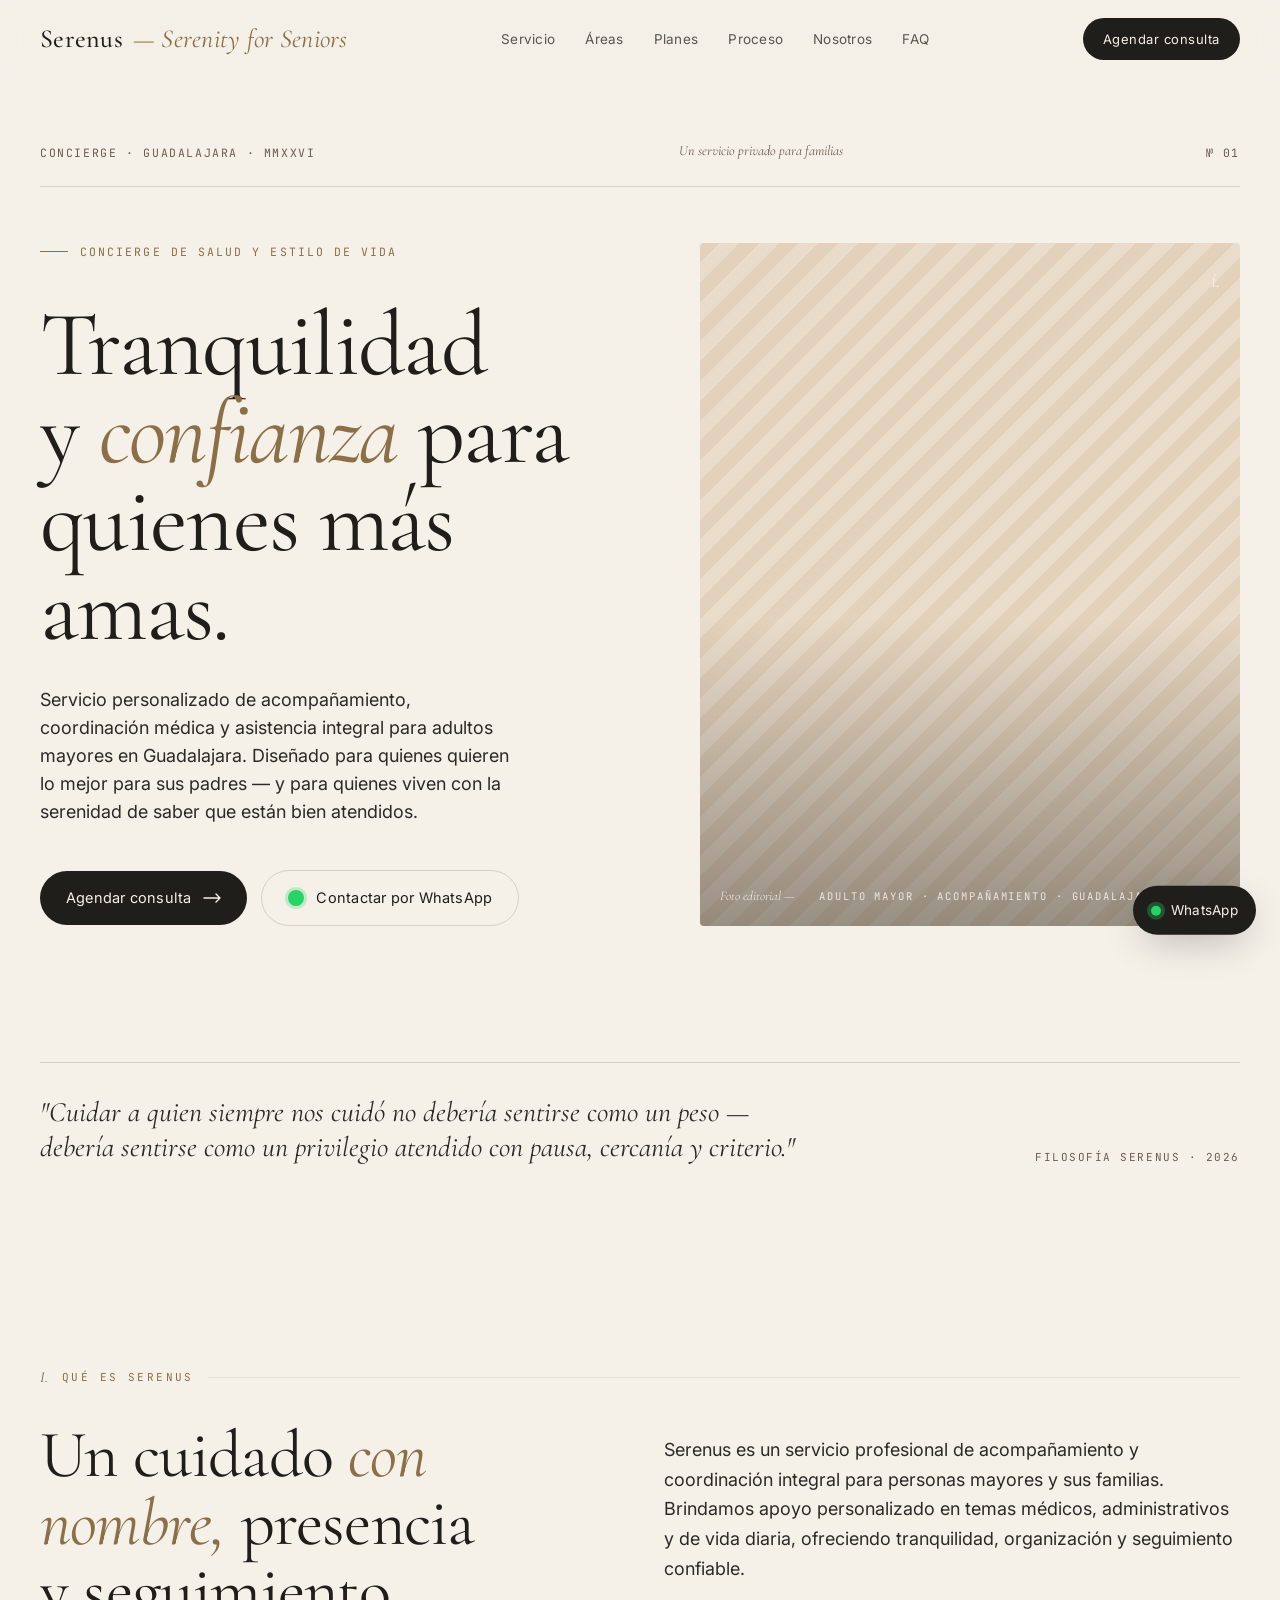
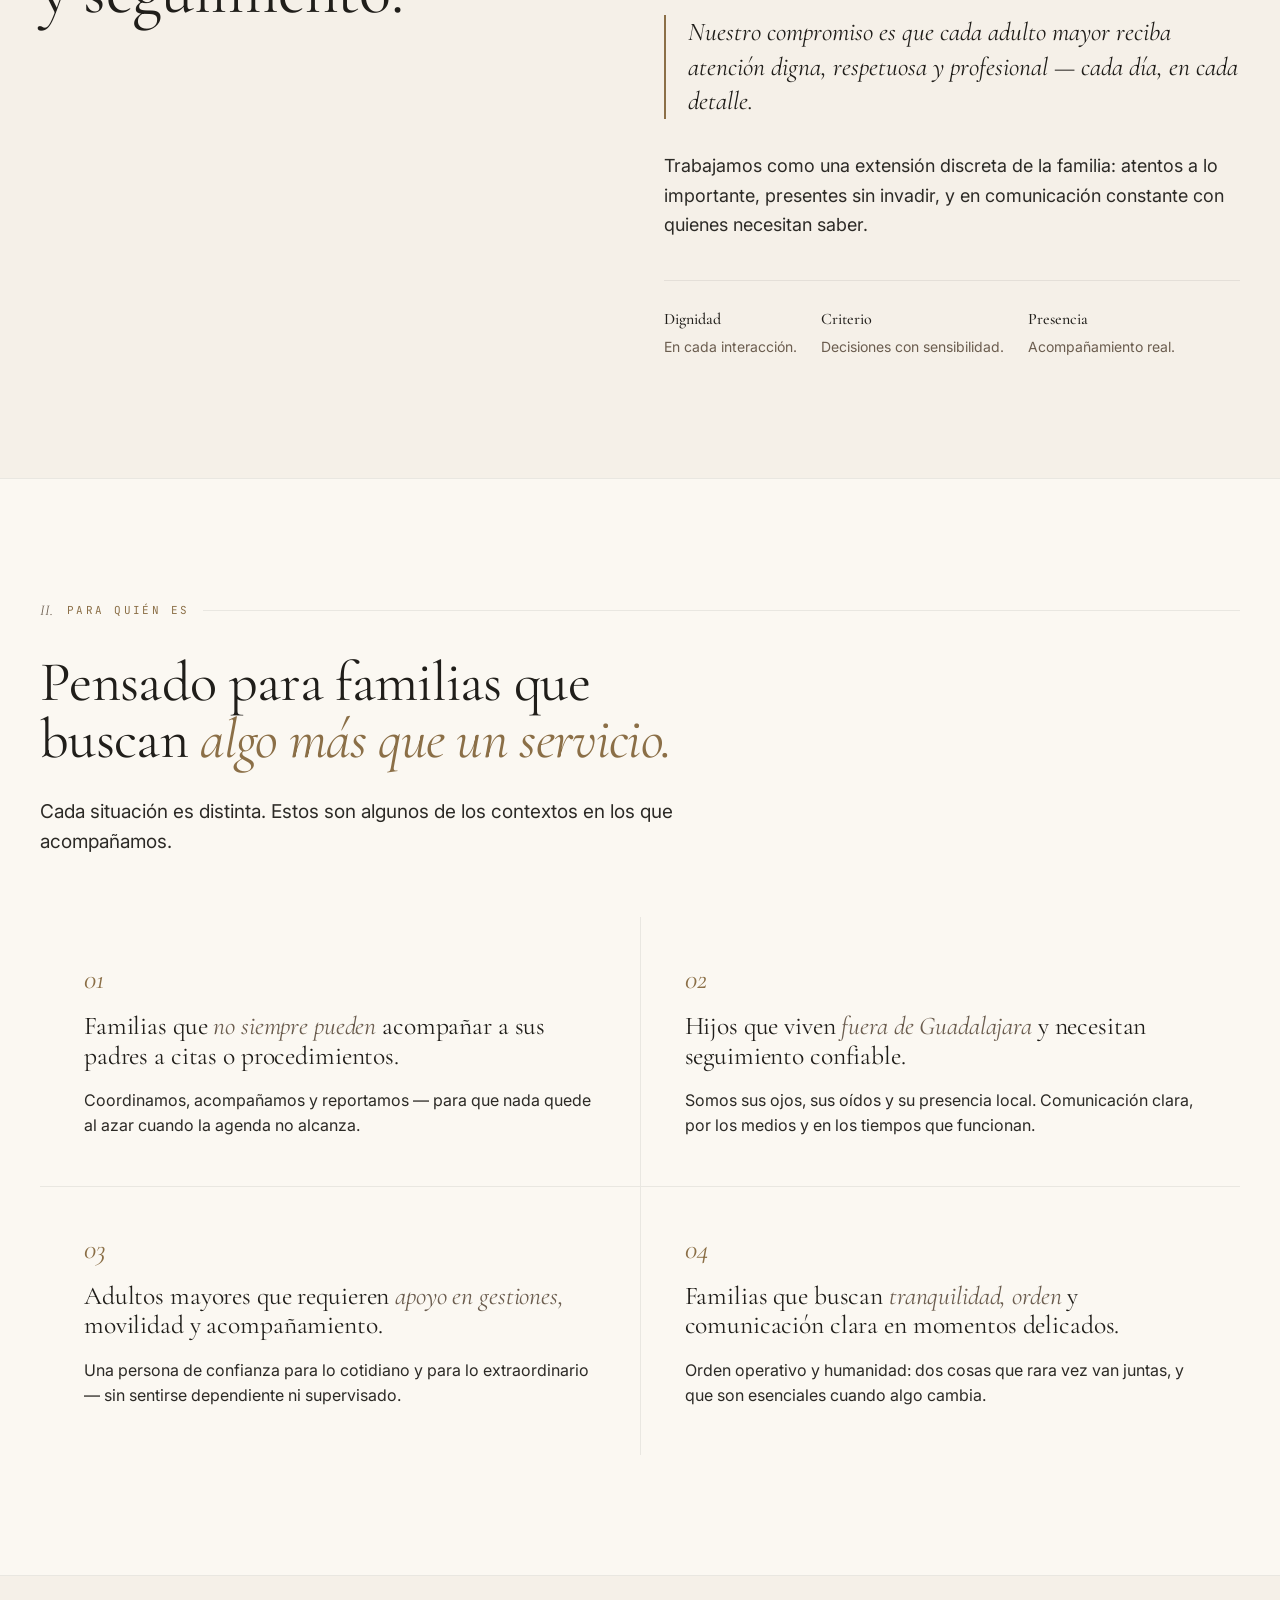
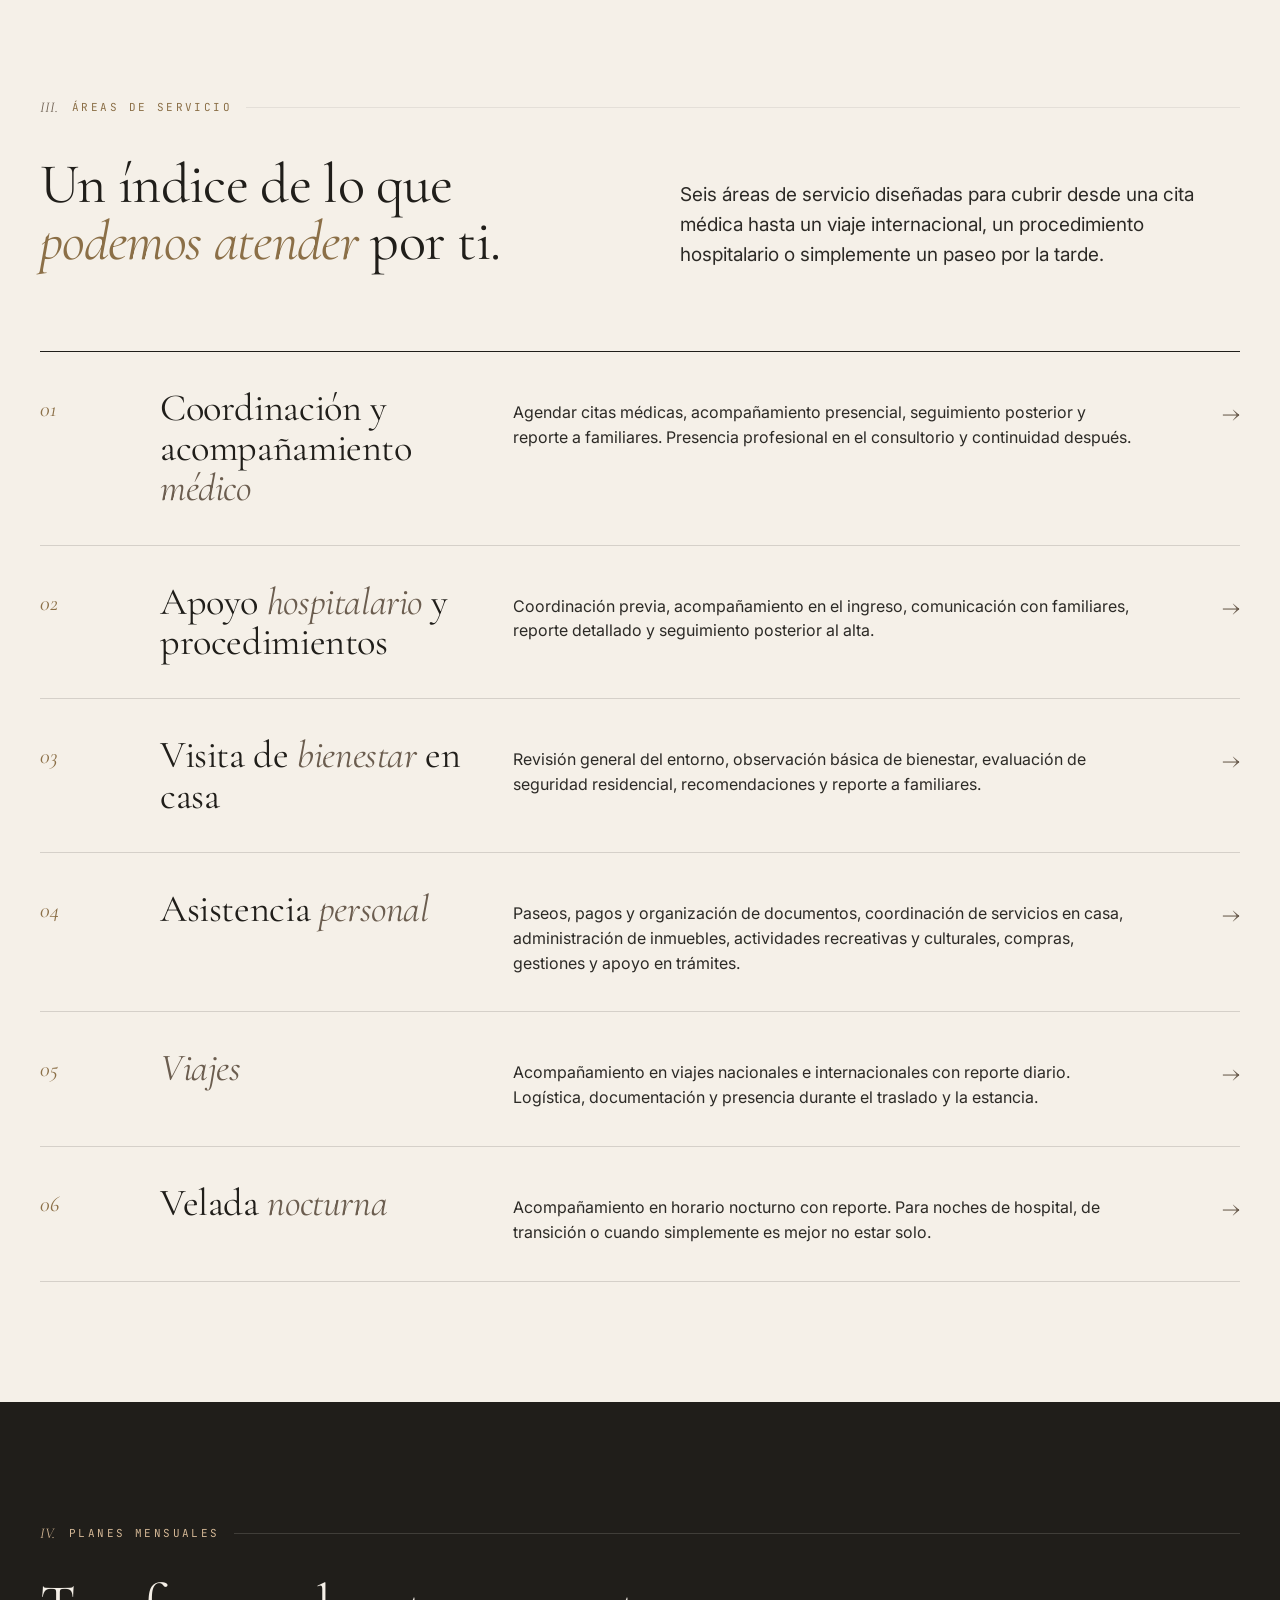
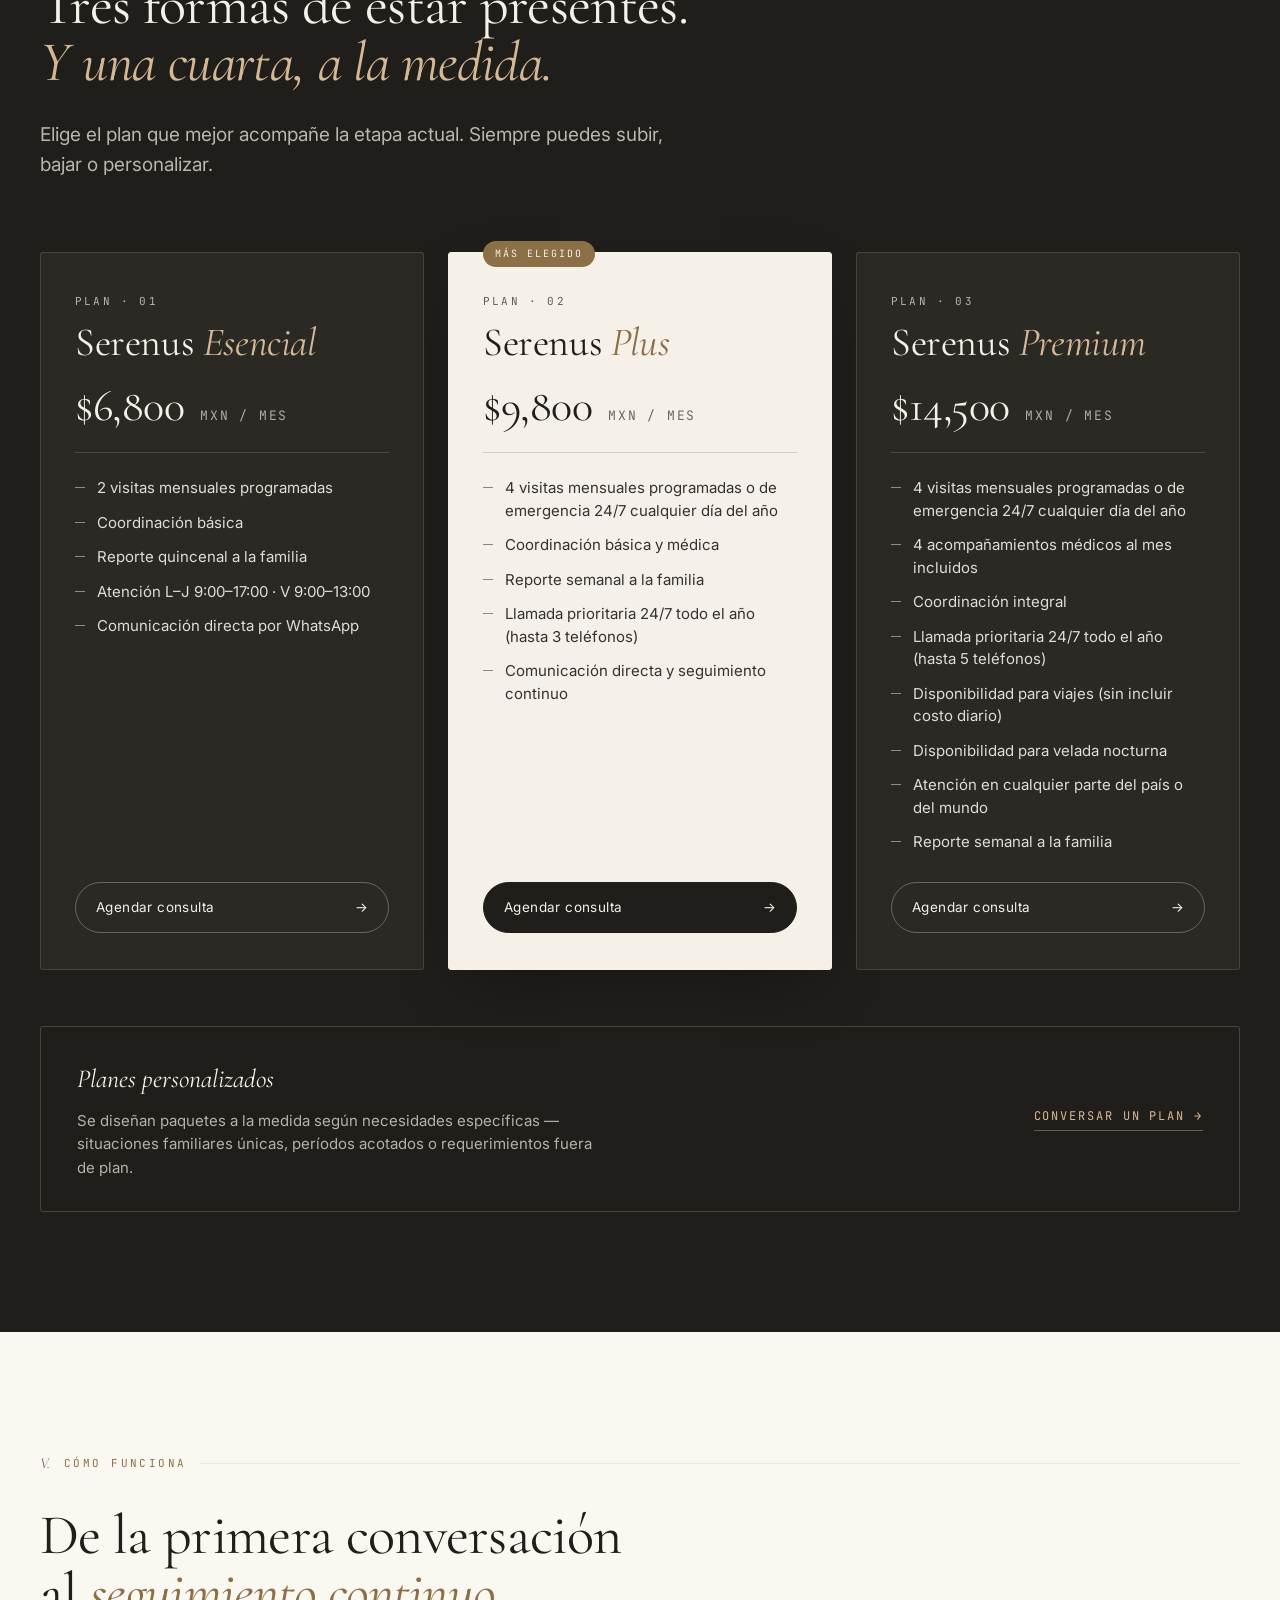
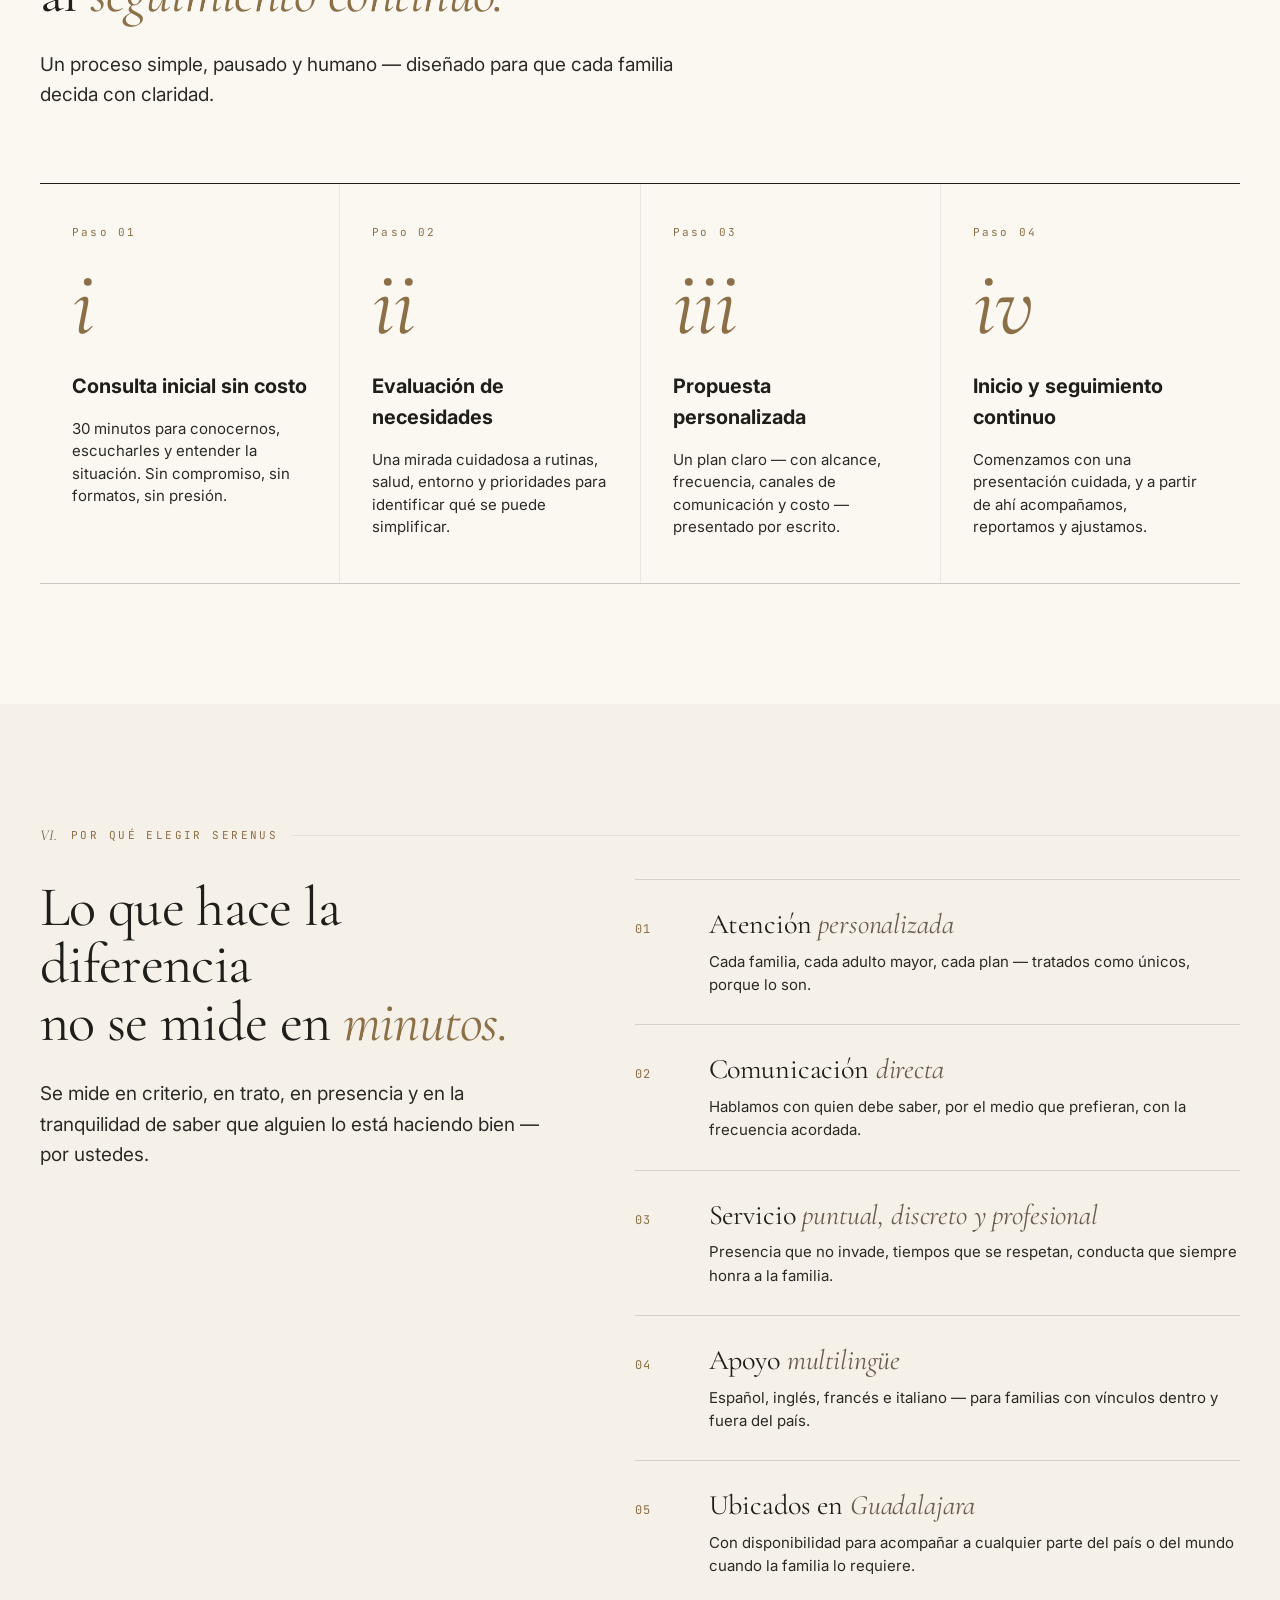
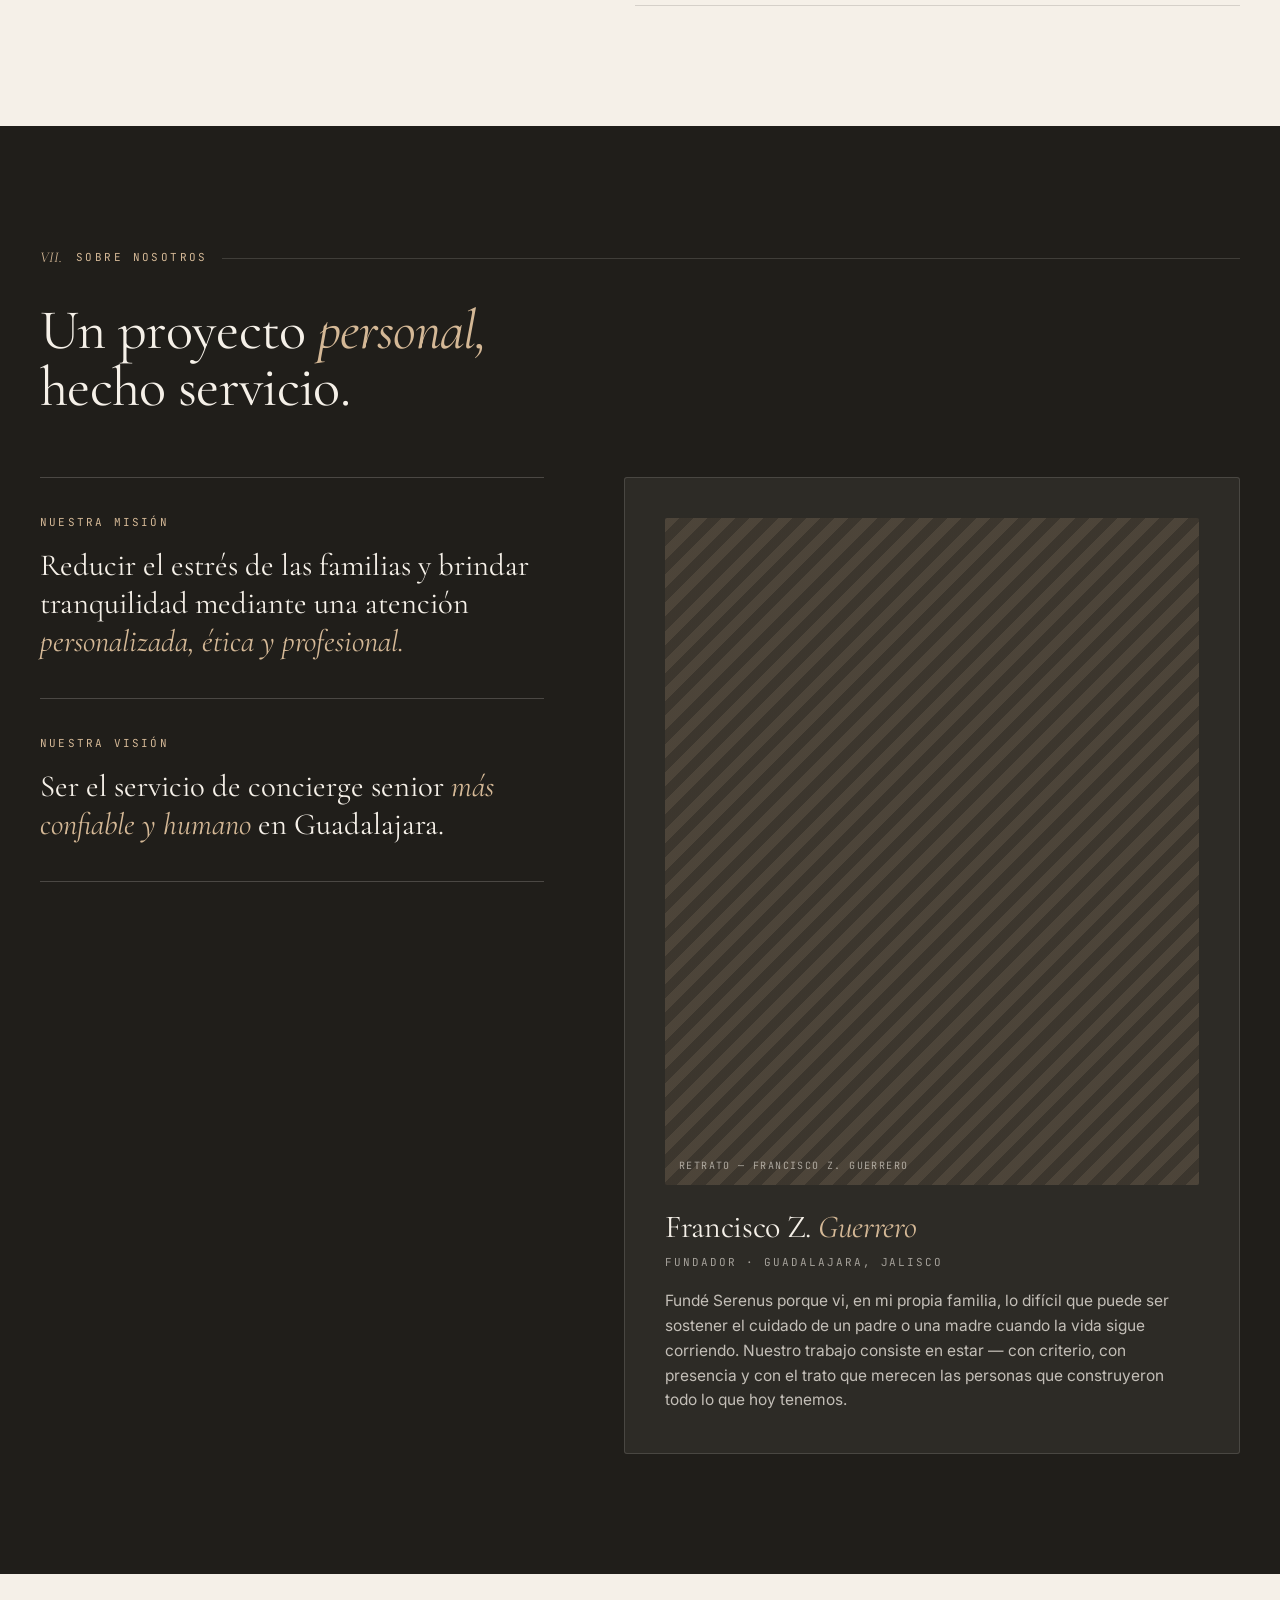
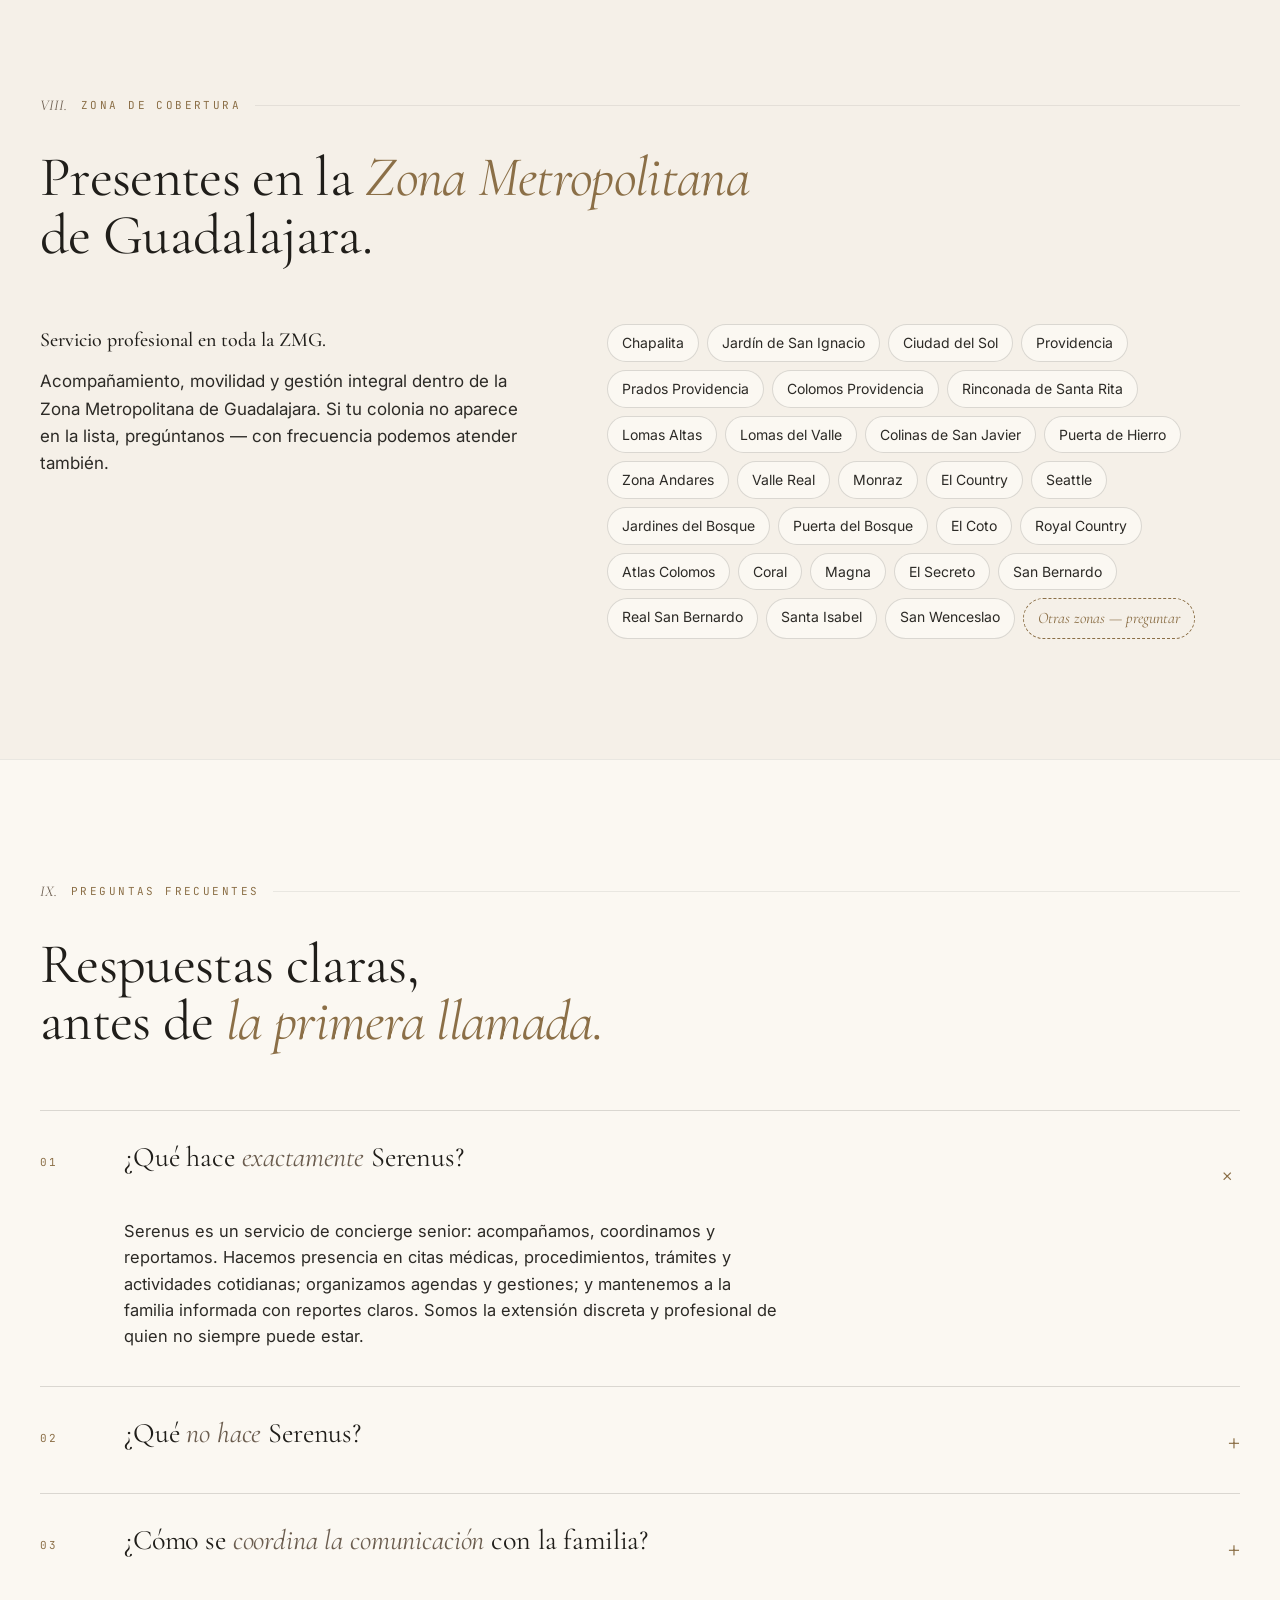
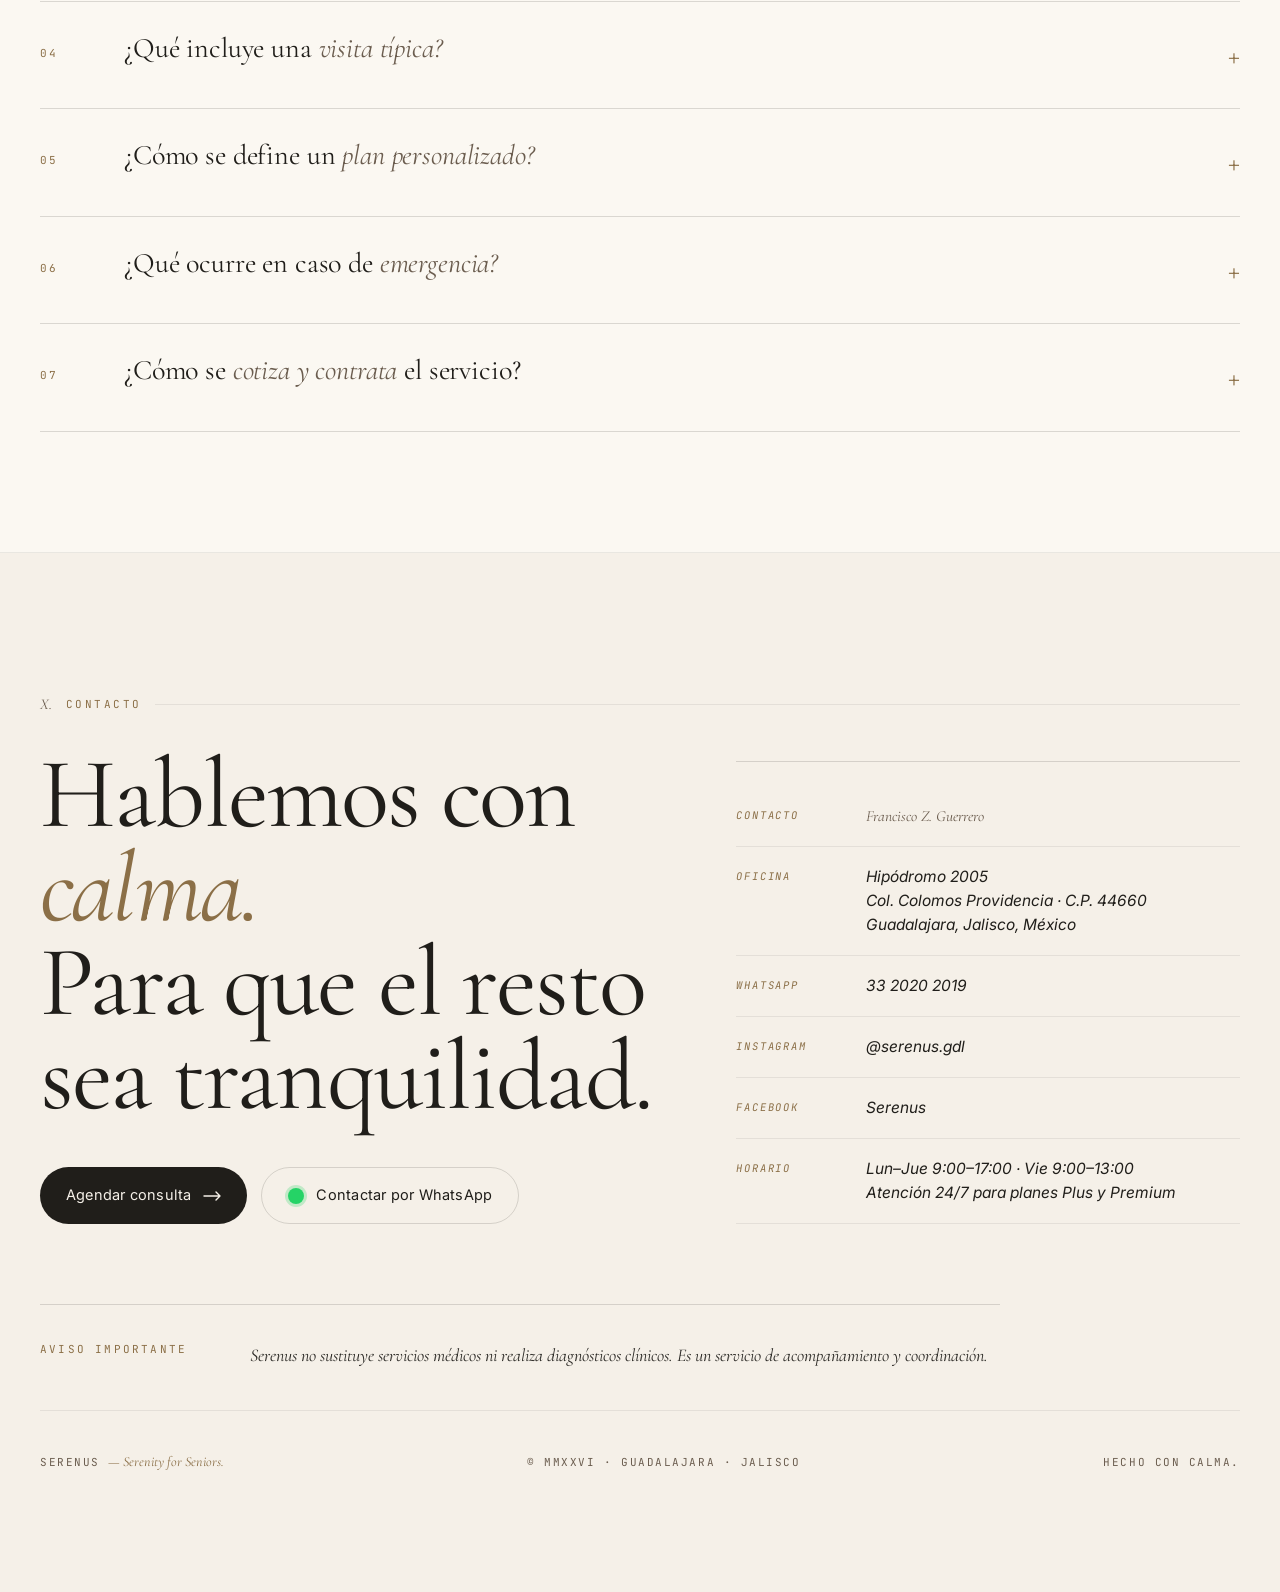
==== index.html @ 344762e9 "Add index.html (original implementation before rename)" ====
<!doctype html>
<html lang="es">
<head>
<meta charset="utf-8" />
<meta name="viewport" content="width=device-width, initial-scale=1" />
<title>Serenus — Serenity for Seniors · Guadalajara</title>
<meta name="description" content="Servicio personalizado de acompañamiento, coordinación médica y asistencia integral para adultos mayores en Guadalajara. Concierge senior profesional para familias." />
<meta property="og:title" content="Serenus — Serenity for Seniors" />
<meta property="og:description" content="Acompañamiento, coordinación médica y asistencia integral para adultos mayores en Guadalajara. Un servicio privado para familias." />
<meta property="og:type" content="website" />
<meta name="theme-color" content="#F5F0E8" />
<link rel="preconnect" href="https://fonts.googleapis.com">
<link rel="preconnect" href="https://fonts.gstatic.com" crossorigin>
<link rel="stylesheet" href="https://fonts.googleapis.com/css2?family=Cormorant+Garamond:ital,wght@0,300;0,400;0,500;0,600;0,700;1,300;1,400;1,500;1,600&family=Inter:wght@300;400;500;600&family=JetBrains+Mono:wght@400;500&display=swap">
<style>
  :root {
    --cream: #F5F0E8;
    --cream-2: #EFE7D9;
    --paper: #FBF8F2;
    --ink: #201E1A;
    --ink-soft: #2C2A26;
    --taupe: #8B6F47;
    --taupe-deep: #6B5D4F;
    --sand: #D4B896;
    --sand-soft: #E6D6BE;
    --line: color-mix(in oklab, var(--ink) 15%, transparent);
    --line-soft: color-mix(in oklab, var(--ink) 8%, transparent);
    --serif: "Cormorant Garamond", "Times New Roman", serif;
    --sans: "Inter", system-ui, sans-serif;
    --mono: "JetBrains Mono", ui-monospace, monospace;
  }
  *, *::before, *::after { box-sizing: border-box; margin: 0; padding: 0; }
  html { scroll-behavior: smooth; }
  body {
    font-family: var(--sans);
    background: var(--cream);
    color: var(--ink);
    font-size: 17px;
    line-height: 1.55;
    font-weight: 400;
    -webkit-font-smoothing: antialiased;
    text-rendering: optimizeLegibility;
  }
  a { color: inherit; text-decoration: none; }
  button { font: inherit; cursor: pointer; background: none; border: none; color: inherit; }
  img { max-width: 100%; display: block; }

  /* ========== Layout ========== */
  .wrap { max-width: 1360px; margin: 0 auto; padding: 0 40px; }
  @media (max-width: 720px) { .wrap { padding: 0 22px; } }

  /* ========== NAV ========== */
  nav.top {
    position: fixed; top: 0; left: 0; right: 0; z-index: 50;
    backdrop-filter: blur(14px);
    -webkit-backdrop-filter: blur(14px);
    background: color-mix(in oklab, var(--cream) 82%, transparent);
    border-bottom: 1px solid transparent;
    transition: border-color .4s ease, background .4s ease;
  }
  nav.top.scrolled { border-bottom-color: var(--line-soft); }
  nav.top .inner {
    display: flex; align-items: center; justify-content: space-between;
    padding: 18px 40px;
    max-width: 1360px; margin: 0 auto;
  }
  .brand {
    font-family: var(--serif); font-size: 26px; letter-spacing: .01em;
    font-weight: 500;
    display: flex; align-items: baseline; gap: 10px;
  }
  .brand em { font-style: italic; font-weight: 400; color: var(--taupe); }
  .nav-links { display: flex; gap: 30px; font-size: 13.5px; letter-spacing: .02em; color: var(--ink-soft); }
  .nav-links a { opacity: .78; transition: opacity .2s; }
  .nav-links a:hover { opacity: 1; }
  .nav-cta {
    font-size: 13px; letter-spacing: .04em;
    padding: 11px 20px;
    border-radius: 999px;
    background: var(--ink);
    color: var(--cream);
    transition: background .25s;
  }
  .nav-cta:hover { background: var(--taupe); }
  @media (max-width: 900px) {
    .nav-links { display: none; }
    nav.top .inner { padding: 16px 22px; }
  }

  /* ========== HERO ========== */
  .hero {
    padding: 140px 0 80px;
    position: relative;
  }
  .hero-top {
    display: flex; justify-content: space-between; align-items: flex-end;
    border-bottom: 1px solid var(--line);
    padding-bottom: 24px; margin-bottom: 56px;
    font-family: var(--mono); font-size: 11.5px; letter-spacing: .14em; text-transform: uppercase;
    color: var(--taupe-deep);
  }
  .hero-top .issue em { font-family: var(--serif); text-transform: none; letter-spacing: 0; font-style: italic; font-size: 14px; }
  .hero-grid {
    display: grid;
    grid-template-columns: 1.05fr .95fr;
    gap: 64px;
    align-items: stretch;
  }
  @media (max-width: 980px) { .hero-grid { grid-template-columns: 1fr; gap: 40px; } }

  .hero-text .kicker {
    font-family: var(--mono); font-size: 11.5px; letter-spacing: .18em; text-transform: uppercase;
    color: var(--taupe); margin-bottom: 40px;
    display: flex; align-items: center; gap: 12px;
  }
  .hero-text .kicker::before {
    content: ""; width: 28px; height: 1px; background: var(--taupe);
  }
  .hero-headline {
    font-family: var(--serif);
    font-weight: 400;
    font-size: clamp(52px, 7.2vw, 108px);
    line-height: .96;
    letter-spacing: -0.018em;
    color: var(--ink);
    margin-bottom: 32px;
  }
  .hero-headline em {
    font-style: italic;
    font-weight: 400;
    color: var(--taupe);
  }
  .hero-sub {
    font-size: 18px;
    line-height: 1.55;
    color: var(--ink-soft);
    max-width: 480px;
    margin-bottom: 44px;
  }
  .hero-ctas { display: flex; gap: 14px; flex-wrap: wrap; align-items: center; }
  .btn {
    display: inline-flex; align-items: center; gap: 12px;
    padding: 16px 26px; border-radius: 999px;
    font-size: 14.5px; letter-spacing: .015em;
    transition: all .28s cubic-bezier(.2,.7,.2,1);
    white-space: nowrap;
    min-height: 52px;
  }
  .btn-primary { background: var(--ink); color: var(--cream); }
  .btn-primary:hover { background: var(--taupe); transform: translateY(-1px); }
  .btn-ghost {
    background: transparent; color: var(--ink);
    border: 1px solid var(--line);
  }
  .btn-ghost:hover { border-color: var(--ink); background: var(--paper); }
  .btn .arrow { width: 18px; height: 10px; transition: transform .3s; }
  .btn:hover .arrow { transform: translateX(4px); }
  .btn .wa {
    width: 16px; height: 16px; border-radius: 50%; background: #25D366; display: inline-block;
    box-shadow: 0 0 0 3px color-mix(in oklab, #25D366 25%, transparent);
    flex-shrink: 0;
  }

  /* Hero imagery placeholder */
  .hero-media {
    position: relative;
    min-height: 560px;
    border-radius: 4px;
    overflow: hidden;
    background:
      repeating-linear-gradient(135deg,
        color-mix(in oklab, var(--sand) 55%, var(--cream)) 0 14px,
        color-mix(in oklab, var(--sand) 35%, var(--cream)) 14px 28px);
  }
  .hero-media::after {
    content: "";
    position: absolute; inset: 0;
    background: linear-gradient(180deg, transparent 55%, color-mix(in oklab, var(--ink) 40%, transparent));
  }
  .hero-media .tag {
    position: absolute; left: 20px; bottom: 20px;
    font-family: var(--mono); font-size: 10.5px; letter-spacing: .18em; text-transform: uppercase;
    color: var(--cream); z-index: 2; opacity: .9;
  }
  .hero-media .tag em { font-family: var(--serif); font-style: italic; text-transform: none; letter-spacing: 0; font-size: 13px; }
  .hero-media .corner {
    position: absolute; top: 20px; right: 20px; z-index: 2;
    font-family: var(--serif); font-style: italic; color: var(--cream);
    font-size: 22px;
  }
  .hero-quote {
    grid-column: 1 / -1;
    border-top: 1px solid var(--line);
    margin-top: 72px; padding-top: 32px;
    display: grid; grid-template-columns: 1fr auto; gap: 40px; align-items: end;
  }
  .hero-quote p {
    font-family: var(--serif); font-size: clamp(22px, 2.2vw, 32px);
    font-style: italic; font-weight: 400; line-height: 1.25;
    color: var(--ink-soft);
    max-width: 780px;
  }
  .hero-quote .sig {
    font-family: var(--mono); font-size: 11px; letter-spacing: .14em; text-transform: uppercase;
    color: var(--taupe-deep); text-align: right; white-space: nowrap;
  }

  /* ========== Section scaffolding ========== */
  section { padding: 120px 0; position: relative; }
  @media (max-width: 720px) { section { padding: 80px 0; } }
  .section-label {
    font-family: var(--mono); font-size: 11px; letter-spacing: .22em; text-transform: uppercase;
    color: var(--taupe); margin-bottom: 32px;
    display: flex; align-items: center; gap: 14px;
  }
  .section-label .num {
    font-family: var(--serif); font-style: italic; font-size: 15px; letter-spacing: 0;
    color: var(--taupe-deep);
  }
  .section-label::after { content: ""; flex: 1; height: 1px; background: var(--line-soft); }
  .h2 {
    font-family: var(--serif); font-weight: 400;
    font-size: clamp(36px, 4.4vw, 64px);
    line-height: 1.02; letter-spacing: -.012em;
    max-width: 900px;
    color: var(--ink);
  }
  .h2 em { font-style: italic; color: var(--taupe); }
  .lede {
    font-size: 19px; line-height: 1.6; color: var(--ink-soft);
    max-width: 640px;
    margin-top: 28px;
  }

  /* ========== QUÉ ES ========== */
  .que-es {
    display: grid; grid-template-columns: 1fr 1.1fr; gap: 100px;
    align-items: start;
  }
  @media (max-width: 980px) { .que-es { grid-template-columns: 1fr; gap: 56px; } }
  .que-es .left .h2 { font-size: clamp(40px, 5.2vw, 76px); }
  .que-es .right { padding-top: 14px; }
  .que-es .right p {
    font-size: 18px; line-height: 1.65; color: var(--ink-soft);
    margin-bottom: 22px;
  }
  .que-es .right p.pull {
    font-family: var(--serif); font-size: clamp(22px, 2vw, 28px); font-style: italic;
    font-weight: 400; line-height: 1.35; color: var(--ink);
    border-left: 2px solid var(--taupe);
    padding-left: 22px; margin: 32px 0;
  }
  .promise {
    margin-top: 40px; padding-top: 26px; border-top: 1px solid var(--line-soft);
    display: flex; gap: 24px; flex-wrap: wrap;
  }
  .promise div { font-size: 14px; color: var(--taupe-deep); }
  .promise strong { font-family: var(--serif); font-weight: 500; color: var(--ink); font-size: 16px; display: block; margin-bottom: 4px; }

  /* ========== PARA QUIÉN ========== */
  .para-quien {
    background: var(--paper);
    border-top: 1px solid var(--line-soft);
    border-bottom: 1px solid var(--line-soft);
  }
  .quien-grid {
    display: grid; grid-template-columns: repeat(2, 1fr); gap: 1px;
    background: var(--line-soft);
    margin-top: 60px;
  }
  @media (max-width: 720px) { .quien-grid { grid-template-columns: 1fr; } }
  .quien-card {
    background: var(--paper); padding: 48px 44px;
    display: flex; flex-direction: column; gap: 18px;
    min-height: 260px;
    transition: background .3s;
  }
  .quien-card:hover { background: var(--cream-2); }
  .quien-card .num {
    font-family: var(--serif); font-style: italic; font-size: 28px; color: var(--taupe);
    line-height: 1;
  }
  .quien-card h3 {
    font-family: var(--serif); font-weight: 400;
    font-size: clamp(24px, 2vw, 32px); line-height: 1.15;
    color: var(--ink);
    letter-spacing: -.005em;
  }
  .quien-card h3 em { font-style: italic; color: var(--taupe-deep); }
  .quien-card p { color: var(--ink-soft); font-size: 16px; line-height: 1.55; }

  /* ========== SERVICIOS (index style) ========== */
  .servicios .intro {
    display: grid; grid-template-columns: 1fr 1fr; gap: 80px; align-items: end;
    margin-bottom: 80px;
  }
  @media (max-width: 900px) { .servicios .intro { grid-template-columns: 1fr; gap: 28px; } }
  .index { border-top: 1px solid var(--ink); }
  .idx-row {
    display: grid; grid-template-columns: 80px 1fr 2fr 60px;
    gap: 40px; padding: 36px 0;
    border-bottom: 1px solid var(--line);
    align-items: start;
    cursor: pointer;
    transition: padding .3s, background .3s;
    position: relative;
  }
  @media (max-width: 900px) {
    .idx-row { grid-template-columns: 50px 1fr 40px; gap: 20px; }
    .idx-row .detail { grid-column: 2 / 3; }
  }
  .idx-row:hover { padding-left: 12px; }
  .idx-row .num {
    font-family: var(--serif); font-style: italic; font-size: 22px; color: var(--taupe); line-height: 1;
    padding-top: 10px;
  }
  .idx-row .title {
    font-family: var(--serif); font-weight: 400;
    font-size: clamp(28px, 3vw, 44px); line-height: 1.05;
    color: var(--ink); letter-spacing: -.01em;
  }
  .idx-row .title em { font-style: italic; color: var(--taupe-deep); }
  .idx-row .detail {
    font-size: 16px; color: var(--ink-soft); line-height: 1.55;
    padding-top: 12px;
  }
  @media (max-width: 900px) { .idx-row .detail { font-size: 15px; } }
  .idx-row .chev {
    font-family: var(--serif); font-size: 28px; color: var(--taupe-deep);
    transition: transform .3s;
    padding-top: 4px; text-align: right;
    font-style: italic;
  }
  .idx-row:hover .chev { transform: translateX(6px); }

  /* ========== PLANES ========== */
  .planes { background: var(--ink); color: var(--cream); }
  .planes .section-label { color: var(--sand); }
  .planes .section-label .num { color: var(--sand); }
  .planes .section-label::after { background: color-mix(in oklab, var(--cream) 15%, transparent); }
  .planes .h2 { color: var(--cream); }
  .planes .h2 em { color: var(--sand); }
  .planes .lede { color: color-mix(in oklab, var(--cream) 72%, transparent); }

  .plan-grid {
    display: grid; grid-template-columns: repeat(3, 1fr); gap: 24px;
    margin-top: 72px;
    align-items: stretch;
  }
  @media (max-width: 980px) { .plan-grid { grid-template-columns: 1fr; gap: 16px; } }
  .plan {
    background: color-mix(in oklab, var(--cream) 5%, transparent);
    border: 1px solid color-mix(in oklab, var(--cream) 14%, transparent);
    border-radius: 3px;
    padding: 40px 34px 36px;
    display: flex; flex-direction: column;
    transition: transform .4s cubic-bezier(.2,.7,.2,1), background .3s, border-color .3s;
    position: relative;
  }
  .plan:hover {
    background: color-mix(in oklab, var(--cream) 8%, transparent);
    border-color: color-mix(in oklab, var(--cream) 26%, transparent);
  }
  .plan.featured {
    background: var(--cream);
    color: var(--ink);
    border-color: var(--cream);
    transform: translateY(-12px);
    box-shadow: 0 24px 60px -20px rgba(0,0,0,.35);
  }
  @media (max-width: 980px) { .plan.featured { transform: none; } }
  .plan.featured:hover { background: var(--cream); transform: translateY(-14px); }
  @media (max-width: 980px) { .plan.featured:hover { transform: none; } }
  .plan .ribbon {
    position: absolute; top: -12px; left: 34px;
    font-family: var(--mono); font-size: 10px; letter-spacing: .2em; text-transform: uppercase;
    background: var(--taupe); color: var(--cream);
    padding: 5px 12px; border-radius: 999px;
  }
  .plan .head { border-bottom: 1px solid color-mix(in oklab, currentColor 15%, transparent); padding-bottom: 24px; margin-bottom: 24px; }
  .plan .tier { font-family: var(--mono); font-size: 11px; letter-spacing: .2em; text-transform: uppercase; opacity: .7; margin-bottom: 12px; }
  .plan .name {
    font-family: var(--serif); font-weight: 400; font-size: 40px; line-height: 1;
    letter-spacing: -.01em;
  }
  .plan .name em { font-style: italic; color: var(--sand); }
  .plan.featured .name em { color: var(--taupe); }
  .plan .price {
    font-family: var(--serif); font-size: 44px; line-height: 1; margin-top: 22px;
    letter-spacing: -.01em;
  }
  .plan .price .m { font-family: var(--mono); font-size: 13px; letter-spacing: .14em; text-transform: uppercase; opacity: .65; margin-left: 6px; }
  .plan ul { list-style: none; display: flex; flex-direction: column; gap: 12px; flex: 1; }
  .plan li {
    font-size: 15px; line-height: 1.5;
    padding-left: 22px; position: relative;
    opacity: .9;
  }
  .plan li::before {
    content: ""; position: absolute; left: 0; top: 10px; width: 10px; height: 1px; background: currentColor; opacity: .55;
  }
  .plan .cta {
    margin-top: 28px;
    display: inline-flex; align-items: center; justify-content: space-between;
    padding: 14px 20px; border-radius: 999px;
    border: 1px solid color-mix(in oklab, currentColor 30%, transparent);
    font-size: 13.5px; letter-spacing: .03em;
    transition: all .25s;
  }
  .plan .cta:hover { background: currentColor; color: var(--ink); }
  .plan.featured .cta { background: var(--ink); color: var(--cream); border-color: var(--ink); }
  .plan.featured .cta:hover { background: var(--taupe); border-color: var(--taupe); }

  .plan-footer {
    margin-top: 56px; padding: 32px 36px;
    border: 1px solid color-mix(in oklab, var(--cream) 18%, transparent);
    border-radius: 3px;
    display: flex; justify-content: space-between; align-items: center; gap: 30px; flex-wrap: wrap;
  }
  .plan-footer .t { font-family: var(--serif); font-size: 26px; font-style: italic; color: var(--cream); }
  .plan-footer .s { font-size: 15px; color: color-mix(in oklab, var(--cream) 70%, transparent); max-width: 520px; }
  .plan-footer .link {
    font-family: var(--mono); font-size: 12px; letter-spacing: .16em; text-transform: uppercase; color: var(--sand);
    border-bottom: 1px solid color-mix(in oklab, var(--sand) 40%, transparent); padding-bottom: 4px;
  }

  /* ========== CÓMO FUNCIONA ========== */
  .como { background: var(--paper); }
  .steps {
    margin-top: 72px;
    display: grid; grid-template-columns: repeat(4, 1fr); gap: 1px;
    background: var(--line-soft);
    border-top: 1px solid var(--ink);
    border-bottom: 1px solid var(--line);
  }
  @media (max-width: 900px) { .steps { grid-template-columns: repeat(2, 1fr); } }
  @media (max-width: 560px) { .steps { grid-template-columns: 1fr; } }
  .step {
    background: var(--paper);
    padding: 40px 32px 44px;
    display: flex; flex-direction: column; gap: 16px;
    min-height: 260px;
    transition: background .3s;
  }
  .step:hover { background: var(--cream); }
  .step .n { font-family: var(--mono); font-size: 11px; letter-spacing: .2em; color: var(--taupe); }
  .step .big {
    font-family: var(--serif); font-style: italic; font-weight: 400;
    font-size: 92px; line-height: .85; color: var(--taupe);
    letter-spacing: -.02em;
    margin-top: 8px; margin-bottom: 12px;
  }
  .step h4 { font-family: var(--serif); font-size: 24px; font-weight: 500; line-height: 1.15; color: var(--ink); letter-spacing: -.005em; }
  .step p { color: var(--ink-soft); font-size: 15px; line-height: 1.5; }

  /* ========== POR QUÉ ========== */
  .porque {
    display: grid; grid-template-columns: 1fr 1.2fr; gap: 90px;
  }
  @media (max-width: 980px) { .porque { grid-template-columns: 1fr; gap: 40px; } }
  .reasons { display: flex; flex-direction: column; }
  .reason {
    padding: 28px 0;
    border-top: 1px solid var(--line);
    display: grid; grid-template-columns: 50px 1fr; gap: 24px; align-items: baseline;
  }
  .reason:last-child { border-bottom: 1px solid var(--line); }
  .reason .n { font-family: var(--mono); font-size: 12px; color: var(--taupe); letter-spacing: .15em; }
  .reason .t {
    font-family: var(--serif); font-size: clamp(22px, 2.2vw, 30px); font-weight: 400; line-height: 1.2;
    letter-spacing: -.005em;
  }
  .reason .t em { font-style: italic; color: var(--taupe-deep); }
  .reason .d { grid-column: 2; font-size: 15px; color: var(--ink-soft); margin-top: 8px; max-width: 540px; }

  /* ========== SOBRE ========== */
  .sobre { background: var(--ink); color: var(--cream); }
  .sobre .section-label { color: var(--sand); }
  .sobre .section-label .num { color: var(--sand); }
  .sobre .section-label::after { background: color-mix(in oklab, var(--cream) 15%, transparent); }
  .sobre .h2 { color: var(--cream); }
  .sobre .h2 em { color: var(--sand); }
  .sobre-grid {
    display: grid; grid-template-columns: .9fr 1.1fr; gap: 80px;
    margin-top: 60px;
  }
  @media (max-width: 980px) { .sobre-grid { grid-template-columns: 1fr; gap: 40px; } }
  .mision-card {
    padding: 36px 0;
    border-top: 1px solid color-mix(in oklab, var(--cream) 20%, transparent);
  }
  .mision-card:last-child { border-bottom: 1px solid color-mix(in oklab, var(--cream) 20%, transparent); }
  .mision-card .k {
    font-family: var(--mono); font-size: 11px; letter-spacing: .2em; text-transform: uppercase; color: var(--sand);
    margin-bottom: 16px;
  }
  .mision-card p {
    font-family: var(--serif); font-size: clamp(24px, 2.4vw, 34px); line-height: 1.25;
    font-weight: 400; color: var(--cream);
  }
  .mision-card p em { font-style: italic; color: var(--sand); }

  .founder {
    background: color-mix(in oklab, var(--cream) 6%, transparent);
    padding: 40px; border-radius: 3px;
    border: 1px solid color-mix(in oklab, var(--cream) 14%, transparent);
  }
  .founder .portrait {
    aspect-ratio: 4/5; border-radius: 2px;
    background:
      repeating-linear-gradient(135deg,
        color-mix(in oklab, var(--sand) 28%, var(--ink)) 0 10px,
        color-mix(in oklab, var(--sand) 18%, var(--ink)) 10px 20px);
    margin-bottom: 24px; position: relative; overflow: hidden;
  }
  .founder .portrait::after {
    content: "Retrato — Francisco Z. Guerrero";
    position: absolute; left: 14px; bottom: 12px;
    font-family: var(--mono); font-size: 10px; letter-spacing: .14em;
    color: color-mix(in oklab, var(--cream) 60%, transparent); text-transform: uppercase;
  }
  .founder .name {
    font-family: var(--serif); font-size: 32px; font-weight: 400; letter-spacing: -.01em;
    line-height: 1.1;
  }
  .founder .name em { font-style: italic; color: var(--sand); }
  .founder .role {
    font-family: var(--mono); font-size: 11px; letter-spacing: .18em; text-transform: uppercase;
    color: color-mix(in oklab, var(--cream) 60%, transparent);
    margin-top: 10px;
  }
  .founder .bio {
    font-size: 15.5px; line-height: 1.6; margin-top: 18px;
    color: color-mix(in oklab, var(--cream) 75%, transparent);
  }

  /* ========== COBERTURA ========== */
  .cobertura .grid {
    display: grid; grid-template-columns: 1fr 1.3fr; gap: 80px; align-items: start;
    margin-top: 60px;
  }
  @media (max-width: 980px) { .cobertura .grid { grid-template-columns: 1fr; gap: 40px; } }
  .cobertura .intro-t { font-size: 17px; line-height: 1.6; color: var(--ink-soft); }
  .cobertura .intro-t strong { font-family: var(--serif); font-weight: 500; color: var(--ink); font-size: 20px; display: block; margin-bottom: 12px; }
  .zones { display: flex; flex-wrap: wrap; gap: 8px; }
  .zones .z {
    font-size: 14px; padding: 7px 14px; border-radius: 999px;
    border: 1px solid var(--line);
    color: var(--ink-soft);
    transition: all .25s;
    background: var(--paper);
  }
  .zones .z:hover { background: var(--ink); color: var(--cream); border-color: var(--ink); }
  .zones .more {
    font-style: italic; font-family: var(--serif); font-size: 16px; color: var(--taupe);
    padding: 7px 14px; border: 1px dashed var(--taupe); background: transparent;
  }

  /* ========== FAQ ========== */
  .faq { background: var(--paper); border-top: 1px solid var(--line-soft); border-bottom: 1px solid var(--line-soft); }
  .faq-list { margin-top: 60px; border-top: 1px solid var(--line); }
  .faq-item { border-bottom: 1px solid var(--line); }
  .faq-q {
    width: 100%; text-align: left;
    display: grid; grid-template-columns: 60px 1fr 40px; gap: 24px; align-items: baseline;
    padding: 30px 0;
    transition: padding .3s;
  }
  .faq-q:hover { padding-left: 8px; }
  .faq-q .n { font-family: var(--mono); font-size: 11px; color: var(--taupe); letter-spacing: .2em; }
  .faq-q .q {
    font-family: var(--serif); font-size: clamp(22px, 2.2vw, 30px); font-weight: 400; line-height: 1.2;
    letter-spacing: -.005em; color: var(--ink);
  }
  .faq-q .q em { font-style: italic; color: var(--taupe-deep); }
  .faq-q .pm {
    font-family: var(--serif); font-style: italic; font-size: 30px; color: var(--taupe); text-align: right;
    transition: transform .35s cubic-bezier(.2,.7,.2,1);
    align-self: center;
  }
  .faq-item.open .faq-q .pm { transform: rotate(45deg); }
  .faq-a {
    display: grid; grid-template-rows: 0fr;
    transition: grid-template-rows .4s cubic-bezier(.2,.7,.2,1);
  }
  .faq-a > div { overflow: hidden; }
  .faq-item.open .faq-a { grid-template-rows: 1fr; }
  .faq-a p {
    padding: 0 80px 36px 84px;
    font-size: 16.5px; line-height: 1.6; color: var(--ink-soft);
    max-width: 820px;
  }
  @media (max-width: 720px) {
    .faq-q { grid-template-columns: 40px 1fr 30px; gap: 16px; }
    .faq-a p { padding: 0 0 28px 56px; }
  }

  /* ========== CONTACTO ========== */
  .contacto {
    padding: 140px 0 80px;
    position: relative;
  }
  .contacto-grid {
    display: grid; grid-template-columns: 1.1fr .9fr; gap: 80px;
    align-items: end;
  }
  @media (max-width: 980px) { .contacto-grid { grid-template-columns: 1fr; gap: 40px; } }
  .closer .h-big {
    font-family: var(--serif); font-weight: 400;
    font-size: clamp(56px, 7.8vw, 124px);
    line-height: .94; letter-spacing: -.018em;
  }
  .closer .h-big em { font-style: italic; color: var(--taupe); }
  .closer .ctas { display: flex; gap: 14px; margin-top: 44px; flex-wrap: wrap; }
  .contact-info {
    padding-top: 24px;
    border-top: 1px solid var(--line);
  }
  .contact-info .row {
    display: grid; grid-template-columns: 110px 1fr; gap: 20px;
    padding: 18px 0; border-bottom: 1px solid var(--line-soft);
    font-size: 15.5px;
  }
  .contact-info .row .k {
    font-family: var(--mono); font-size: 10.5px; letter-spacing: .18em; text-transform: uppercase; color: var(--taupe); padding-top: 3px;
  }
  .contact-info .row .v { color: var(--ink); line-height: 1.55; }
  .contact-info .row .v em { font-family: var(--serif); font-style: italic; color: var(--taupe-deep); }
  .contact-info .row a:hover { color: var(--taupe); }

  .aviso {
    margin-top: 80px; padding-top: 36px;
    border-top: 1px solid var(--line);
    display: grid; grid-template-columns: 180px 1fr; gap: 30px;
    max-width: 960px;
  }
  @media (max-width: 720px) { .aviso { grid-template-columns: 1fr; gap: 10px; } }
  .aviso .k { font-family: var(--mono); font-size: 11px; letter-spacing: .2em; text-transform: uppercase; color: var(--taupe); }
  .aviso .v { font-size: 18px; line-height: 1.6; color: var(--ink-soft); font-style: italic; font-family: var(--serif); }

  footer.foot {
    padding: 40px 0;
    border-top: 1px solid var(--line-soft);
    margin-top: 40px;
    display: flex; justify-content: space-between; align-items: baseline;
    flex-wrap: wrap; gap: 20px;
    font-family: var(--mono); font-size: 11px; letter-spacing: .14em; text-transform: uppercase;
    color: var(--taupe-deep);
  }
  footer.foot em { font-family: var(--serif); font-style: italic; text-transform: none; letter-spacing: 0; font-size: 14px; color: var(--taupe); }

  /* ========== Sticky WhatsApp ========== */
  .sticky-wa {
    position: fixed; bottom: 24px; right: 24px; z-index: 40;
    background: var(--ink); color: var(--cream);
    padding: 14px 18px; border-radius: 999px;
    font-size: 13.5px; letter-spacing: .02em;
    display: flex; align-items: center; gap: 10px;
    box-shadow: 0 12px 40px -10px rgba(0,0,0,.3);
    transition: transform .3s, background .3s;
    transform: translateY(120%);
  }
  .sticky-wa.show { transform: translateY(0); }
  .sticky-wa:hover { background: var(--taupe); }
  .sticky-wa .wa-dot {
    width: 10px; height: 10px; border-radius: 50%; background: #25D366;
    box-shadow: 0 0 0 4px color-mix(in oklab, #25D366 30%, transparent);
    animation: pulse 2s ease-in-out infinite;
    flex-shrink: 0;
  }
  @keyframes pulse { 0%, 100% { opacity: 1; } 50% { opacity: .6; } }

  /* ========== Reveal animations ========== */
  .reveal { opacity: 0; transform: translateY(24px); transition: opacity 1s cubic-bezier(.2,.7,.2,1), transform 1s cubic-bezier(.2,.7,.2,1); }
  .reveal.in { opacity: 1; transform: none; }
  .reveal.d1 { transition-delay: .08s; }
  .reveal.d2 { transition-delay: .16s; }
  .reveal.d3 { transition-delay: .24s; }
  .reveal.d4 { transition-delay: .32s; }

  /* Larger hit targets on mobile */
  @media (max-width: 720px) {
    .btn { min-height: 56px; padding: 16px 22px; }
    body { font-size: 17px; }
    .hero { padding: 120px 0 60px; }
  }

  /* Reduced motion */
  @media (prefers-reduced-motion: reduce) {
    .reveal { opacity: 1; transform: none; transition: none; }
    .sticky-wa { transition: background .3s; }
    .wa-dot { animation: none; }
  }

  ::selection { background: var(--taupe); color: var(--cream); }
</style>
</head>
<body>

<!-- ============ NAV ============ -->
<nav class="top" id="topnav" aria-label="Navegación principal">
  <div class="inner">
    <a href="#top" class="brand" aria-label="Serenus — inicio">
      Serenus <em>— Serenity for Seniors</em>
    </a>
    <div class="nav-links" role="navigation">
      <a href="#que-es">Servicio</a>
      <a href="#servicios">Áreas</a>
      <a href="#planes">Planes</a>
      <a href="#como">Proceso</a>
      <a href="#sobre">Nosotros</a>
      <a href="#faq">FAQ</a>
    </div>
    <a href="#contacto" class="nav-cta">Agendar consulta</a>
  </div>
</nav>

<!-- ============ HERO ============ -->
<header id="top" class="hero">
  <div class="wrap">
    <div class="hero-top" aria-hidden="true">
      <span class="issue">Concierge · Guadalajara · MMXXVI</span>
      <span class="issue"><em>Un servicio privado para familias</em></span>
      <span class="issue">№ 01</span>
    </div>

    <div class="hero-grid">
      <div class="hero-text">
        <div class="kicker reveal">Concierge de salud y estilo de vida</div>
        <h1 class="hero-headline reveal d1">
          Tranquilidad<br>
          y <em>confianza</em> para<br>
          quienes más amas.
        </h1>
        <p class="hero-sub reveal d2">
          Servicio personalizado de acompañamiento, coordinación médica
          y asistencia integral para adultos mayores en Guadalajara.
          Diseñado para quienes quieren lo mejor para sus padres — y
          para quienes viven con la serenidad de saber que están bien atendidos.
        </p>
        <div class="hero-ctas reveal d3">
          <a href="#contacto" class="btn btn-primary">
            Agendar consulta
            <svg class="arrow" viewBox="0 0 18 10" fill="none" xmlns="http://www.w3.org/2000/svg" aria-hidden="true"><path d="M1 5h16m0 0L13 1m4 4l-4 4" stroke="currentColor" stroke-width="1.4" stroke-linecap="round"/></svg>
          </a>
          <a href="https://wa.me/523320202019" class="btn btn-ghost">
            <span class="wa" aria-hidden="true"></span>
            Contactar por WhatsApp
          </a>
        </div>
      </div>

      <div class="hero-media reveal d2" role="img" aria-label="Imagen editorial: adulto mayor acompañado por familiar">
        <span class="corner" aria-hidden="true">i.</span>
        <span class="tag" aria-hidden="true"><em>Foto editorial —</em> &nbsp; ADULTO MAYOR · ACOMPAÑAMIENTO · GUADALAJARA</span>
      </div>

      <blockquote class="hero-quote reveal d3">
        <p>"Cuidar a quien siempre nos cuidó <em>no debería sentirse como un peso</em> — debería sentirse como un privilegio atendido con pausa, cercanía y criterio."</p>
        <footer class="sig">Filosofía Serenus · 2026</footer>
      </blockquote>
    </div>
  </div>
</header>

<!-- ============ QUÉ ES ============ -->
<section id="que-es" aria-labelledby="que-es-h">
  <div class="wrap">
    <div class="section-label"><span class="num">i.</span> Qué es Serenus</div>

    <div class="que-es">
      <div class="left reveal">
        <h2 id="que-es-h" class="h2">Un cuidado <em>con nombre,</em> presencia<br>y seguimiento.</h2>
      </div>
      <div class="right reveal d1">
        <p>
          Serenus es un servicio profesional de acompañamiento y
          coordinación integral para personas mayores y sus familias.
          Brindamos apoyo personalizado en temas médicos, administrativos
          y de vida diaria, ofreciendo tranquilidad, organización y
          seguimiento confiable.
        </p>
        <p class="pull">
          Nuestro compromiso es que cada adulto mayor reciba atención
          digna, respetuosa y profesional — cada día, en cada detalle.
        </p>
        <p>
          Trabajamos como una extensión discreta de la familia: atentos
          a lo importante, presentes sin invadir, y en comunicación
          constante con quienes necesitan saber.
        </p>

        <div class="promise">
          <div><strong>Dignidad</strong>En cada interacción.</div>
          <div><strong>Criterio</strong>Decisiones con sensibilidad.</div>
          <div><strong>Presencia</strong>Acompañamiento real.</div>
        </div>
      </div>
    </div>
  </div>
</section>

<!-- ============ PARA QUIÉN ============ -->
<section id="para-quien" class="para-quien" aria-labelledby="para-quien-h">
  <div class="wrap">
    <div class="section-label"><span class="num">ii.</span> Para quién es</div>
    <h2 id="para-quien-h" class="h2 reveal">Pensado para familias que<br>buscan <em>algo más que un servicio.</em></h2>
    <p class="lede reveal d1">
      Cada situación es distinta. Estos son algunos de los contextos en los que acompañamos.
    </p>

    <div class="quien-grid">
      <div class="quien-card reveal">
        <span class="num" aria-hidden="true">01</span>
        <h3>Familias que <em>no siempre pueden</em> acompañar a sus padres a citas o procedimientos.</h3>
        <p>Coordinamos, acompañamos y reportamos — para que nada quede al azar cuando la agenda no alcanza.</p>
      </div>
      <div class="quien-card reveal d1">
        <span class="num" aria-hidden="true">02</span>
        <h3>Hijos que viven <em>fuera de Guadalajara</em> y necesitan seguimiento confiable.</h3>
        <p>Somos sus ojos, sus oídos y su presencia local. Comunicación clara, por los medios y en los tiempos que funcionan.</p>
      </div>
      <div class="quien-card reveal d2">
        <span class="num" aria-hidden="true">03</span>
        <h3>Adultos mayores que requieren <em>apoyo en gestiones,</em> movilidad y acompañamiento.</h3>
        <p>Una persona de confianza para lo cotidiano y para lo extraordinario — sin sentirse dependiente ni supervisado.</p>
      </div>
      <div class="quien-card reveal d3">
        <span class="num" aria-hidden="true">04</span>
        <h3>Familias que buscan <em>tranquilidad, orden</em> y comunicación clara en momentos delicados.</h3>
        <p>Orden operativo y humanidad: dos cosas que rara vez van juntas, y que son esenciales cuando algo cambia.</p>
      </div>
    </div>
  </div>
</section>

<!-- ============ SERVICIOS ============ -->
<section id="servicios" class="servicios" aria-labelledby="servicios-h">
  <div class="wrap">
    <div class="section-label"><span class="num">iii.</span> Áreas de servicio</div>
    <div class="intro">
      <h2 id="servicios-h" class="h2 reveal">Un índice de lo que<br><em>podemos atender</em> por ti.</h2>
      <p class="lede reveal d1">
        Seis áreas de servicio diseñadas para cubrir desde una cita médica
        hasta un viaje internacional, un procedimiento hospitalario o
        simplemente un paseo por la tarde.
      </p>
    </div>

    <div class="index" role="list">
      <div class="idx-row reveal" role="listitem">
        <div class="num" aria-hidden="true">01</div>
        <div class="title">Coordinación y acompañamiento <em>médico</em></div>
        <div class="detail">Agendar citas médicas, acompañamiento presencial, seguimiento posterior y reporte a familiares. Presencia profesional en el consultorio y continuidad después.</div>
        <div class="chev" aria-hidden="true">→</div>
      </div>
      <div class="idx-row reveal" role="listitem">
        <div class="num" aria-hidden="true">02</div>
        <div class="title">Apoyo <em>hospitalario</em> y procedimientos</div>
        <div class="detail">Coordinación previa, acompañamiento en el ingreso, comunicación con familiares, reporte detallado y seguimiento posterior al alta.</div>
        <div class="chev" aria-hidden="true">→</div>
      </div>
      <div class="idx-row reveal" role="listitem">
        <div class="num" aria-hidden="true">03</div>
        <div class="title">Visita de <em>bienestar</em> en casa</div>
        <div class="detail">Revisión general del entorno, observación básica de bienestar, evaluación de seguridad residencial, recomendaciones y reporte a familiares.</div>
        <div class="chev" aria-hidden="true">→</div>
      </div>
      <div class="idx-row reveal" role="listitem">
        <div class="num" aria-hidden="true">04</div>
        <div class="title">Asistencia <em>personal</em></div>
        <div class="detail">Paseos, pagos y organización de documentos, coordinación de servicios en casa, administración de inmuebles, actividades recreativas y culturales, compras, gestiones y apoyo en trámites.</div>
        <div class="chev" aria-hidden="true">→</div>
      </div>
      <div class="idx-row reveal" role="listitem">
        <div class="num" aria-hidden="true">05</div>
        <div class="title"><em>Viajes</em></div>
        <div class="detail">Acompañamiento en viajes nacionales e internacionales con reporte diario. Logística, documentación y presencia durante el traslado y la estancia.</div>
        <div class="chev" aria-hidden="true">→</div>
      </div>
      <div class="idx-row reveal" role="listitem">
        <div class="num" aria-hidden="true">06</div>
        <div class="title">Velada <em>nocturna</em></div>
        <div class="detail">Acompañamiento en horario nocturno con reporte. Para noches de hospital, de transición o cuando simplemente es mejor no estar solo.</div>
        <div class="chev" aria-hidden="true">→</div>
      </div>
    </div>
  </div>
</section>

<!-- ============ PLANES ============ -->
<section id="planes" class="planes" aria-labelledby="planes-h">
  <div class="wrap">
    <div class="section-label"><span class="num">iv.</span> Planes mensuales</div>
    <h2 id="planes-h" class="h2 reveal">Tres formas de estar presentes.<br><em>Y una cuarta, a la medida.</em></h2>
    <p class="lede reveal d1">
      Elige el plan que mejor acompañe la etapa actual. Siempre puedes subir, bajar o personalizar.
    </p>

    <div class="plan-grid">
      <article class="plan reveal">
        <div class="head">
          <div class="tier">Plan · 01</div>
          <div class="name">Serenus <em>Esencial</em></div>
          <div class="price">$6,800 <span class="m">MXN / mes</span></div>
        </div>
        <ul>
          <li>2 visitas mensuales programadas</li>
          <li>Coordinación básica</li>
          <li>Reporte quincenal a la familia</li>
          <li>Atención L–J 9:00–17:00 · V 9:00–13:00</li>
          <li>Comunicación directa por WhatsApp</li>
        </ul>
        <a href="#contacto" class="cta"><span>Agendar consulta</span><span aria-hidden="true">→</span></a>
      </article>

      <article class="plan featured reveal d1">
        <span class="ribbon">Más elegido</span>
        <div class="head">
          <div class="tier">Plan · 02</div>
          <div class="name">Serenus <em>Plus</em></div>
          <div class="price">$9,800 <span class="m">MXN / mes</span></div>
        </div>
        <ul>
          <li>4 visitas mensuales programadas o de emergencia 24/7 cualquier día del año</li>
          <li>Coordinación básica y médica</li>
          <li>Reporte semanal a la familia</li>
          <li>Llamada prioritaria 24/7 todo el año (hasta 3 teléfonos)</li>
          <li>Comunicación directa y seguimiento continuo</li>
        </ul>
        <a href="#contacto" class="cta"><span>Agendar consulta</span><span aria-hidden="true">→</span></a>
      </article>

      <article class="plan reveal d2">
        <div class="head">
          <div class="tier">Plan · 03</div>
          <div class="name">Serenus <em>Premium</em></div>
          <div class="price">$14,500 <span class="m">MXN / mes</span></div>
        </div>
        <ul>
          <li>4 visitas mensuales programadas o de emergencia 24/7 cualquier día del año</li>
          <li>4 acompañamientos médicos al mes incluidos</li>
          <li>Coordinación integral</li>
          <li>Llamada prioritaria 24/7 todo el año (hasta 5 teléfonos)</li>
          <li>Disponibilidad para viajes (sin incluir costo diario)</li>
          <li>Disponibilidad para velada nocturna</li>
          <li>Atención en cualquier parte del país o del mundo</li>
          <li>Reporte semanal a la familia</li>
        </ul>
        <a href="#contacto" class="cta"><span>Agendar consulta</span><span aria-hidden="true">→</span></a>
      </article>
    </div>

    <div class="plan-footer reveal">
      <div>
        <div class="t">Planes <em>personalizados</em></div>
        <div class="s" style="margin-top:10px;">Se diseñan paquetes a la medida según necesidades específicas — situaciones familiares únicas, períodos acotados o requerimientos fuera de plan.</div>
      </div>
      <a href="#contacto" class="link">Conversar un plan →</a>
    </div>
  </div>
</section>

<!-- ============ CÓMO FUNCIONA ============ -->
<section id="como" class="como" aria-labelledby="como-h">
  <div class="wrap">
    <div class="section-label"><span class="num">v.</span> Cómo funciona</div>
    <h2 id="como-h" class="h2 reveal">De la primera conversación<br>al <em>seguimiento continuo.</em></h2>
    <p class="lede reveal d1">
      Un proceso simple, pausado y humano — diseñado para que cada familia decida con claridad.
    </p>

    <div class="steps">
      <div class="step reveal">
        <div class="n">Paso 01</div>
        <div class="big" aria-hidden="true">i</div>
        <h3>Consulta inicial sin costo</h3>
        <p>30 minutos para conocernos, escucharles y entender la situación. Sin compromiso, sin formatos, sin presión.</p>
      </div>
      <div class="step reveal d1">
        <div class="n">Paso 02</div>
        <div class="big" aria-hidden="true">ii</div>
        <h3>Evaluación de necesidades</h3>
        <p>Una mirada cuidadosa a rutinas, salud, entorno y prioridades para identificar qué se puede simplificar.</p>
      </div>
      <div class="step reveal d2">
        <div class="n">Paso 03</div>
        <div class="big" aria-hidden="true">iii</div>
        <h3>Propuesta personalizada</h3>
        <p>Un plan claro — con alcance, frecuencia, canales de comunicación y costo — presentado por escrito.</p>
      </div>
      <div class="step reveal d3">
        <div class="n">Paso 04</div>
        <div class="big" aria-hidden="true">iv</div>
        <h3>Inicio y seguimiento continuo</h3>
        <p>Comenzamos con una presentación cuidada, y a partir de ahí acompañamos, reportamos y ajustamos.</p>
      </div>
    </div>
  </div>
</section>

<!-- ============ POR QUÉ ELEGIR ============ -->
<section id="porque" aria-labelledby="porque-h">
  <div class="wrap">
    <div class="section-label"><span class="num">vi.</span> Por qué elegir Serenus</div>
    <div class="porque">
      <div class="reveal">
        <h2 id="porque-h" class="h2">Lo que hace la diferencia<br>no se mide en <em>minutos.</em></h2>
        <p class="lede">
          Se mide en criterio, en trato, en presencia y en la tranquilidad
          de saber que alguien lo está haciendo bien — por ustedes.
        </p>
      </div>

      <div class="reasons">
        <div class="reason reveal">
          <div class="n" aria-hidden="true">01</div>
          <div>
            <div class="t">Atención <em>personalizada</em></div>
            <div class="d">Cada familia, cada adulto mayor, cada plan — tratados como únicos, porque lo son.</div>
          </div>
        </div>
        <div class="reason reveal d1">
          <div class="n" aria-hidden="true">02</div>
          <div>
            <div class="t">Comunicación <em>directa</em></div>
            <div class="d">Hablamos con quien debe saber, por el medio que prefieran, con la frecuencia acordada.</div>
          </div>
        </div>
        <div class="reason reveal d2">
          <div class="n" aria-hidden="true">03</div>
          <div>
            <div class="t">Servicio <em>puntual, discreto y profesional</em></div>
            <div class="d">Presencia que no invade, tiempos que se respetan, conducta que siempre honra a la familia.</div>
          </div>
        </div>
        <div class="reason reveal d3">
          <div class="n" aria-hidden="true">04</div>
          <div>
            <div class="t">Apoyo <em>multilingüe</em></div>
            <div class="d">Español, inglés, francés e italiano — para familias con vínculos dentro y fuera del país.</div>
          </div>
        </div>
        <div class="reason reveal d4">
          <div class="n" aria-hidden="true">05</div>
          <div>
            <div class="t">Ubicados en <em>Guadalajara</em></div>
            <div class="d">Con disponibilidad para acompañar a cualquier parte del país o del mundo cuando la familia lo requiere.</div>
          </div>
        </div>
      </div>
    </div>
  </div>
</section>

<!-- ============ SOBRE NOSOTROS ============ -->
<section id="sobre" class="sobre" aria-labelledby="sobre-h">
  <div class="wrap">
    <div class="section-label"><span class="num">vii.</span> Sobre nosotros</div>
    <h2 id="sobre-h" class="h2 reveal">Un proyecto <em>personal,</em><br>hecho servicio.</h2>

    <div class="sobre-grid">
      <div>
        <div class="mision-card reveal">
          <div class="k">Nuestra misión</div>
          <p>Reducir el estrés de las familias y brindar tranquilidad mediante una atención <em>personalizada, ética y profesional.</em></p>
        </div>
        <div class="mision-card reveal d1">
          <div class="k">Nuestra visión</div>
          <p>Ser el servicio de concierge senior <em>más confiable y humano</em> en Guadalajara.</p>
        </div>
      </div>

      <div class="founder reveal d2">
        <div class="portrait" role="img" aria-label="Retrato de Francisco Z. Guerrero, fundador de Serenus"></div>
        <div class="name">Francisco Z. <em>Guerrero</em></div>
        <div class="role">Fundador · Guadalajara, Jalisco</div>
        <div class="bio">
          Fundé Serenus porque vi, en mi propia familia, lo difícil que puede ser
          sostener el cuidado de un padre o una madre cuando la vida sigue corriendo.
          Nuestro trabajo consiste en estar — con criterio, con presencia y con el
          trato que merecen las personas que construyeron todo lo que hoy tenemos.
        </div>
      </div>
    </div>
  </div>
</section>

<!-- ============ COBERTURA ============ -->
<section id="cobertura" class="cobertura" aria-labelledby="cobertura-h">
  <div class="wrap">
    <div class="section-label"><span class="num">viii.</span> Zona de cobertura</div>
    <h2 id="cobertura-h" class="h2 reveal">Presentes en la <em>Zona Metropolitana</em><br>de Guadalajara.</h2>

    <div class="grid">
      <div class="intro-t reveal">
        <strong>Servicio profesional en toda la ZMG.</strong>
        Acompañamiento, movilidad y gestión integral dentro de la Zona Metropolitana
        de Guadalajara. Si tu colonia no aparece en la lista, pregúntanos —
        con frecuencia podemos atender también.
      </div>
      <div class="zones reveal d1" aria-label="Colonias con cobertura">
        <span class="z">Chapalita</span>
        <span class="z">Jardín de San Ignacio</span>
        <span class="z">Ciudad del Sol</span>
        <span class="z">Providencia</span>
        <span class="z">Prados Providencia</span>
        <span class="z">Colomos Providencia</span>
        <span class="z">Rinconada de Santa Rita</span>
        <span class="z">Lomas Altas</span>
        <span class="z">Lomas del Valle</span>
        <span class="z">Colinas de San Javier</span>
        <span class="z">Puerta de Hierro</span>
        <span class="z">Zona Andares</span>
        <span class="z">Valle Real</span>
        <span class="z">Monraz</span>
        <span class="z">El Country</span>
        <span class="z">Seattle</span>
        <span class="z">Jardines del Bosque</span>
        <span class="z">Puerta del Bosque</span>
        <span class="z">El Coto</span>
        <span class="z">Royal Country</span>
        <span class="z">Atlas Colomos</span>
        <span class="z">Coral</span>
        <span class="z">Magna</span>
        <span class="z">El Secreto</span>
        <span class="z">San Bernardo</span>
        <span class="z">Real San Bernardo</span>
        <span class="z">Santa Isabel</span>
        <span class="z">San Wenceslao</span>
        <span class="z more">Otras zonas — preguntar</span>
      </div>
    </div>
  </div>
</section>

<!-- ============ FAQ ============ -->
<section id="faq" class="faq" aria-labelledby="faq-h">
  <div class="wrap">
    <div class="section-label"><span class="num">ix.</span> Preguntas frecuentes</div>
    <h2 id="faq-h" class="h2 reveal">Respuestas claras,<br>antes de <em>la primera llamada.</em></h2>

    <div class="faq-list">
      <div class="faq-item">
        <button class="faq-q" aria-expanded="false"><span class="n" aria-hidden="true">01</span><span class="q">¿Qué hace <em>exactamente</em> Serenus?</span><span class="pm" aria-hidden="true">+</span></button>
        <div class="faq-a" role="region"><div><p>Serenus es un servicio de concierge senior: acompañamos, coordinamos y reportamos. Hacemos presencia en citas médicas, procedimientos, trámites y actividades cotidianas; organizamos agendas y gestiones; y mantenemos a la familia informada con reportes claros. Somos la extensión discreta y profesional de quien no siempre puede estar.</p></div></div>
      </div>
      <div class="faq-item">
        <button class="faq-q" aria-expanded="false"><span class="n" aria-hidden="true">02</span><span class="q">¿Qué <em>no hace</em> Serenus?</span><span class="pm" aria-hidden="true">+</span></button>
        <div class="faq-a" role="region"><div><p>Serenus no sustituye servicios médicos ni realiza diagnósticos clínicos. No administramos medicamentos ni hacemos intervenciones de enfermería. Nuestra labor es de acompañamiento, coordinación y reporte — siempre en comunicación con los profesionales de salud que la familia ya tiene, o facilitando la referencia adecuada cuando se necesite.</p></div></div>
      </div>
      <div class="faq-item">
        <button class="faq-q" aria-expanded="false"><span class="n" aria-hidden="true">03</span><span class="q">¿Cómo se <em>coordina la comunicación</em> con la familia?</span><span class="pm" aria-hidden="true">+</span></button>
        <div class="faq-a" role="region"><div><p>Al inicio del servicio definimos contigo los canales (WhatsApp, correo, llamada), los tiempos (diario, semanal, quincenal) y quién debe recibir qué. Cada plan incluye un reporte estructurado y, cuando ocurre algo relevante, un aviso inmediato a los contactos prioritarios. Todo queda por escrito.</p></div></div>
      </div>
      <div class="faq-item">
        <button class="faq-q" aria-expanded="false"><span class="n" aria-hidden="true">04</span><span class="q">¿Qué incluye una <em>visita típica?</em></span><span class="pm" aria-hidden="true">+</span></button>
        <div class="faq-a" role="region"><div><p>Una visita puede incluir una conversación pausada, un paseo, la revisión del entorno y los insumos de la casa, el acompañamiento a una cita, la organización de documentos o simplemente presencia tranquila. Cada visita se cierra con un reporte a la familia con lo relevante del día.</p></div></div>
      </div>
      <div class="faq-item">
        <button class="faq-q" aria-expanded="false"><span class="n" aria-hidden="true">05</span><span class="q">¿Cómo se define un <em>plan personalizado?</em></span><span class="pm" aria-hidden="true">+</span></button>
        <div class="faq-a" role="region"><div><p>Partimos de una consulta inicial sin costo. Escuchamos, preguntamos y observamos. Con eso diseñamos una propuesta por escrito con alcance, frecuencia, canales, responsables y costo. La familia decide. Los planes se pueden ajustar en cualquier momento.</p></div></div>
      </div>
      <div class="faq-item">
        <button class="faq-q" aria-expanded="false"><span class="n" aria-hidden="true">06</span><span class="q">¿Qué ocurre en caso de <em>emergencia?</em></span><span class="pm" aria-hidden="true">+</span></button>
        <div class="faq-a" role="region"><div><p>En planes Plus y Premium contamos con disponibilidad 24/7 los 365 días del año para llamada prioritaria. Ante una emergencia activamos el protocolo acordado con la familia: notificación a los contactos, coordinación con servicios médicos de emergencia y acompañamiento presencial cuando es necesario.</p></div></div>
      </div>
      <div class="faq-item">
        <button class="faq-q" aria-expanded="false"><span class="n" aria-hidden="true">07</span><span class="q">¿Cómo se <em>cotiza y contrata</em> el servicio?</span><span class="pm" aria-hidden="true">+</span></button>
        <div class="faq-a" role="region"><div><p>La consulta inicial es sin costo ni compromiso. Tras la evaluación enviamos una propuesta formal por escrito. Al aceptarla firmamos un acuerdo de servicio y definimos fechas de inicio. Aceptamos transferencia electrónica; la facturación fiscal se emite a solicitud.</p></div></div>
      </div>
    </div>
  </div>
</section>

<!-- ============ CONTACTO / CIERRE ============ -->
<section id="contacto" class="contacto" aria-labelledby="contacto-h">
  <div class="wrap">
    <div class="section-label"><span class="num">x.</span> Contacto</div>

    <div class="contacto-grid">
      <div class="closer">
        <h2 id="contacto-h" class="h-big reveal">Hablemos con <em>calma.</em><br>Para que el resto<br>sea tranquilidad.</h2>
        <div class="ctas reveal d1">
          <a href="https://wa.me/523320202019?text=Hola%20Serenus%2C%20me%20gustar%C3%ADa%20agendar%20una%20consulta." class="btn btn-primary">
            Agendar consulta
            <svg class="arrow" viewBox="0 0 18 10" fill="none" aria-hidden="true"><path d="M1 5h16m0 0L13 1m4 4l-4 4" stroke="currentColor" stroke-width="1.4" stroke-linecap="round"/></svg>
          </a>
          <a href="https://wa.me/523320202019" class="btn btn-ghost">
            <span class="wa" aria-hidden="true"></span>
            Contactar por WhatsApp
          </a>
        </div>
      </div>

      <address class="contact-info reveal d2">
        <div class="row">
          <span class="k">Contacto</span>
          <span class="v"><em>Francisco Z. Guerrero</em></span>
        </div>
        <div class="row">
          <span class="k">Oficina</span>
          <span class="v">Hipódromo 2005<br>Col. Colomos Providencia · C.P. 44660<br>Guadalajara, Jalisco, México</span>
        </div>
        <div class="row">
          <span class="k">WhatsApp</span>
          <span class="v"><a href="https://wa.me/523320202019">33 2020 2019</a></span>
        </div>
        <div class="row">
          <span class="k">Instagram</span>
          <span class="v"><a href="#">@serenus.gdl</a></span>
        </div>
        <div class="row">
          <span class="k">Facebook</span>
          <span class="v"><a href="#">Serenus</a></span>
        </div>
        <div class="row">
          <span class="k">Horario</span>
          <span class="v">Lun–Jue 9:00–17:00 · Vie 9:00–13:00<br>Atención 24/7 para planes Plus y Premium</span>
        </div>
      </address>
    </div>

    <div class="aviso reveal">
      <div class="k">Aviso importante</div>
      <div class="v">Serenus no sustituye servicios médicos ni realiza diagnósticos clínicos. Es un servicio de acompañamiento y coordinación.</div>
    </div>

    <footer class="foot">
      <div>Serenus <em>— Serenity for Seniors.</em></div>
      <div>© MMXXVI · Guadalajara · Jalisco</div>
      <div>Hecho con calma.</div>
    </footer>
  </div>
</section>

<!-- Sticky WhatsApp -->
<a href="https://wa.me/523320202019" class="sticky-wa" id="stickyWa" aria-label="Contactar por WhatsApp">
  <span class="wa-dot" aria-hidden="true"></span>
  WhatsApp
</a>

<script>
  const nav = document.getElementById('topnav');
  const sticky = document.getElementById('stickyWa');

  window.addEventListener('scroll', () => {
    const y = window.scrollY;
    nav.classList.toggle('scrolled', y > 20);
    sticky.classList.toggle('show', y > 600);
  }, { passive: true });

  const io = new IntersectionObserver((entries) => {
    entries.forEach(e => {
      if (e.isIntersecting) {
        e.target.classList.add('in');
        io.unobserve(e.target);
      }
    });
  }, { threshold: 0.12, rootMargin: '0px 0px -60px 0px' });
  document.querySelectorAll('.reveal').forEach(el => io.observe(el));

  document.querySelectorAll('.faq-item').forEach(item => {
    const btn = item.querySelector('.faq-q');
    btn.addEventListener('click', () => {
      const isOpen = item.classList.contains('open');
      document.querySelectorAll('.faq-item.open').forEach(o => {
        if (o !== item) {
          o.classList.remove('open');
          o.querySelector('.faq-q').setAttribute('aria-expanded', 'false');
        }
      });
      item.classList.toggle('open', !isOpen);
      btn.setAttribute('aria-expanded', String(!isOpen));
    });
  });

  // Open first FAQ by default
  const firstFaq = document.querySelector('.faq-item');
  if (firstFaq) {
    firstFaq.classList.add('open');
    firstFaq.querySelector('.faq-q').setAttribute('aria-expanded', 'true');
  }
</script>

</body>
</html>
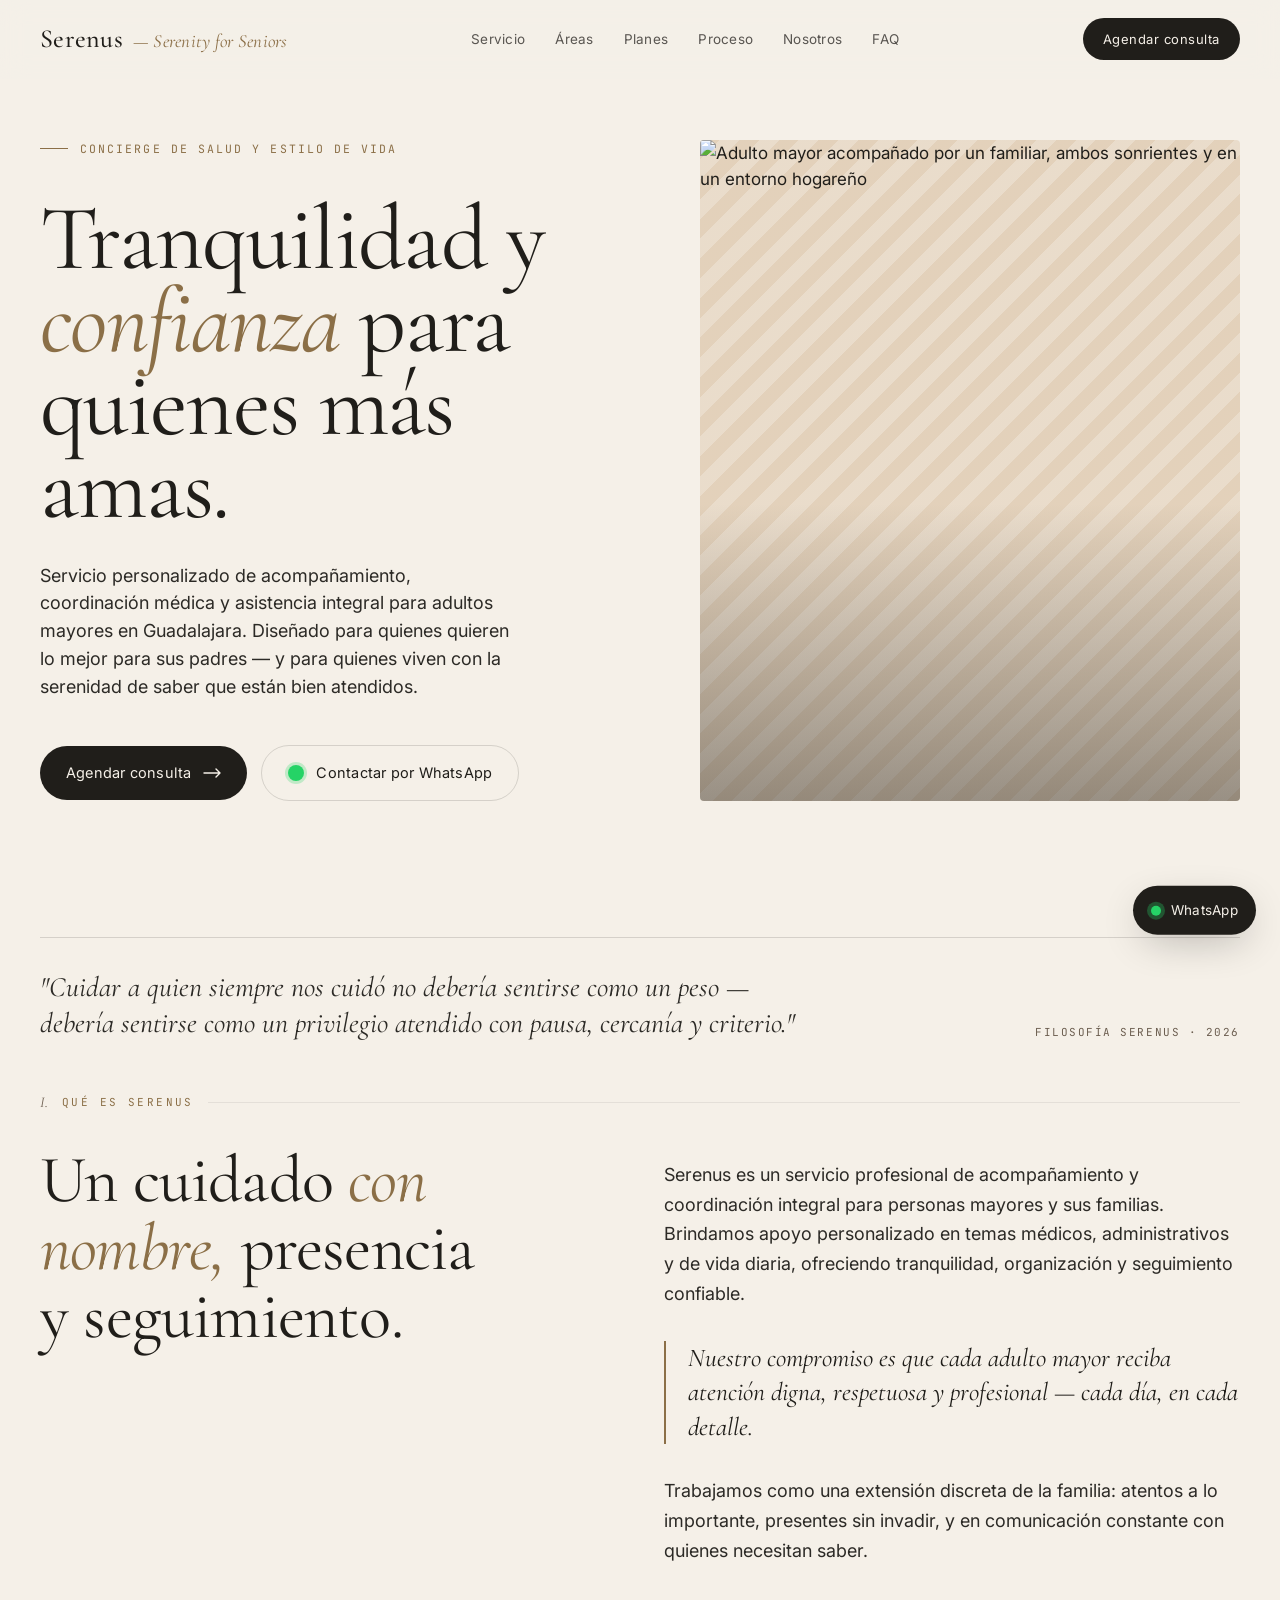
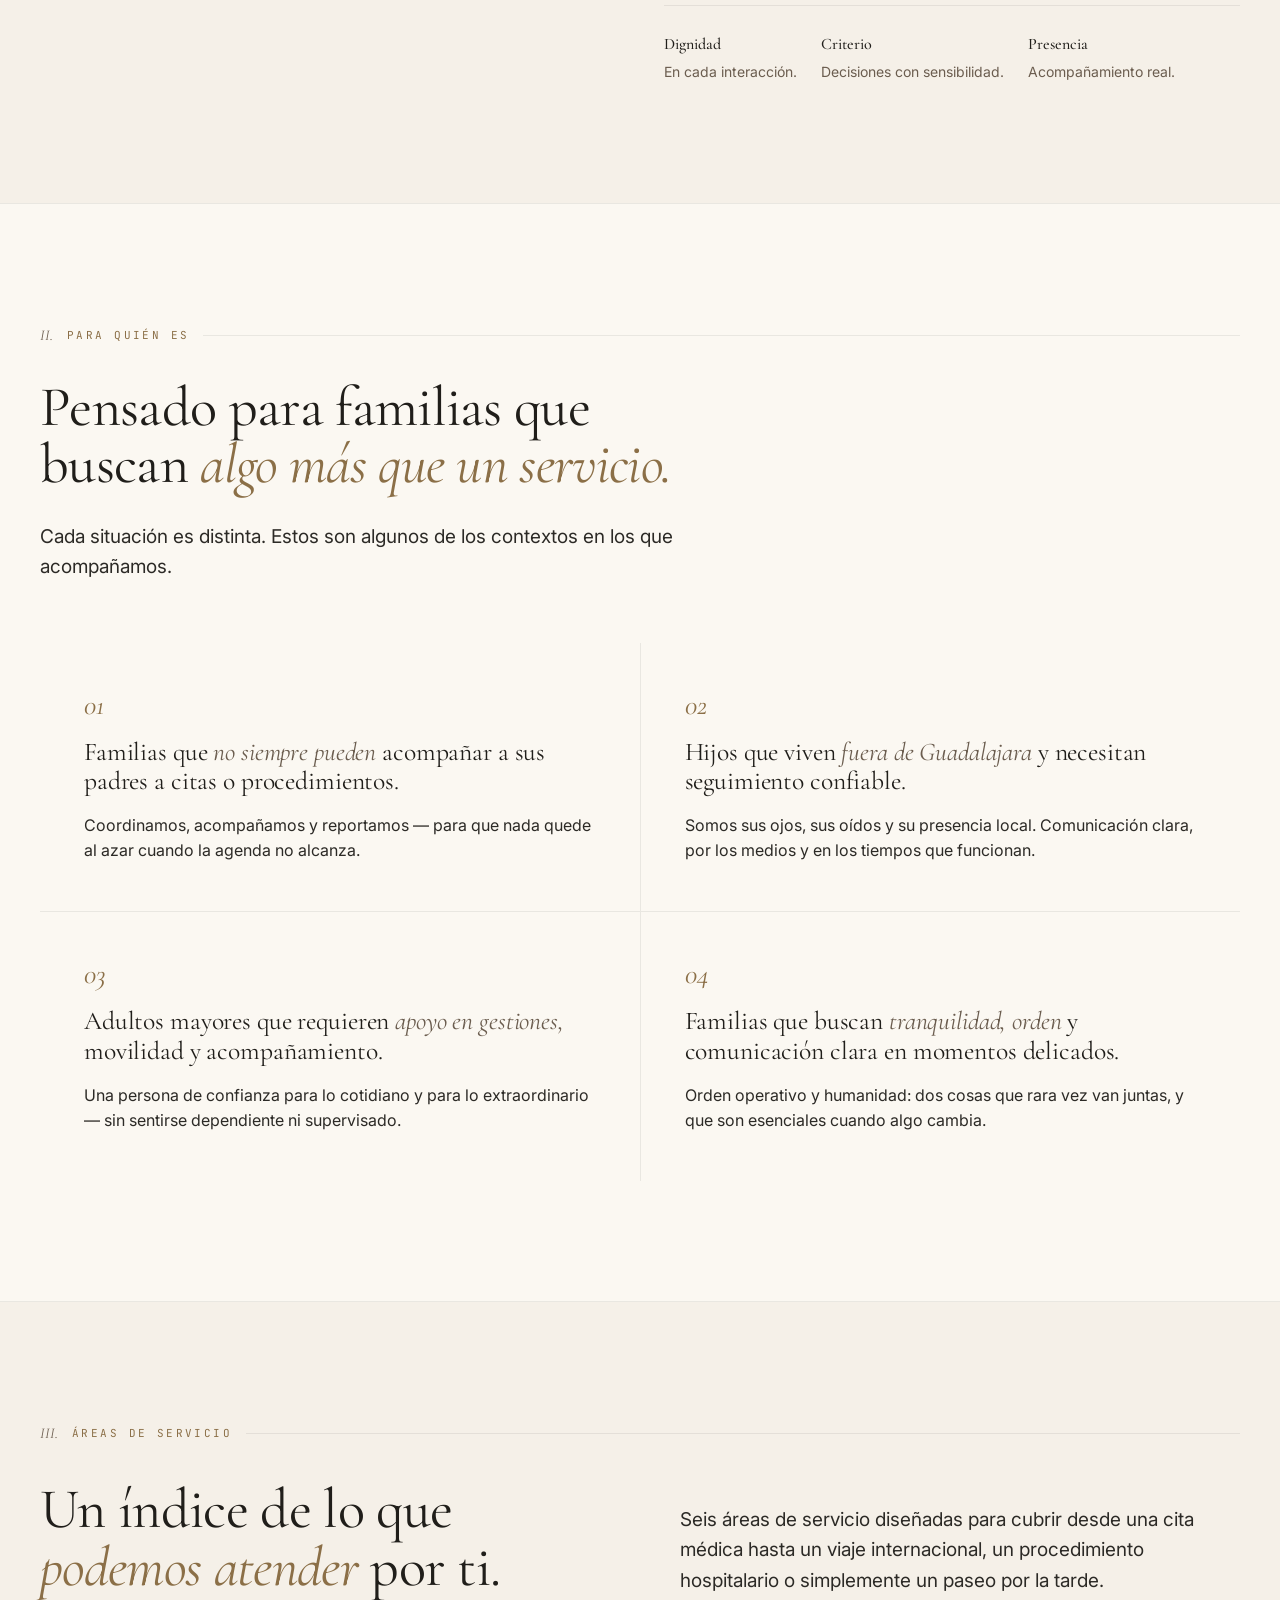
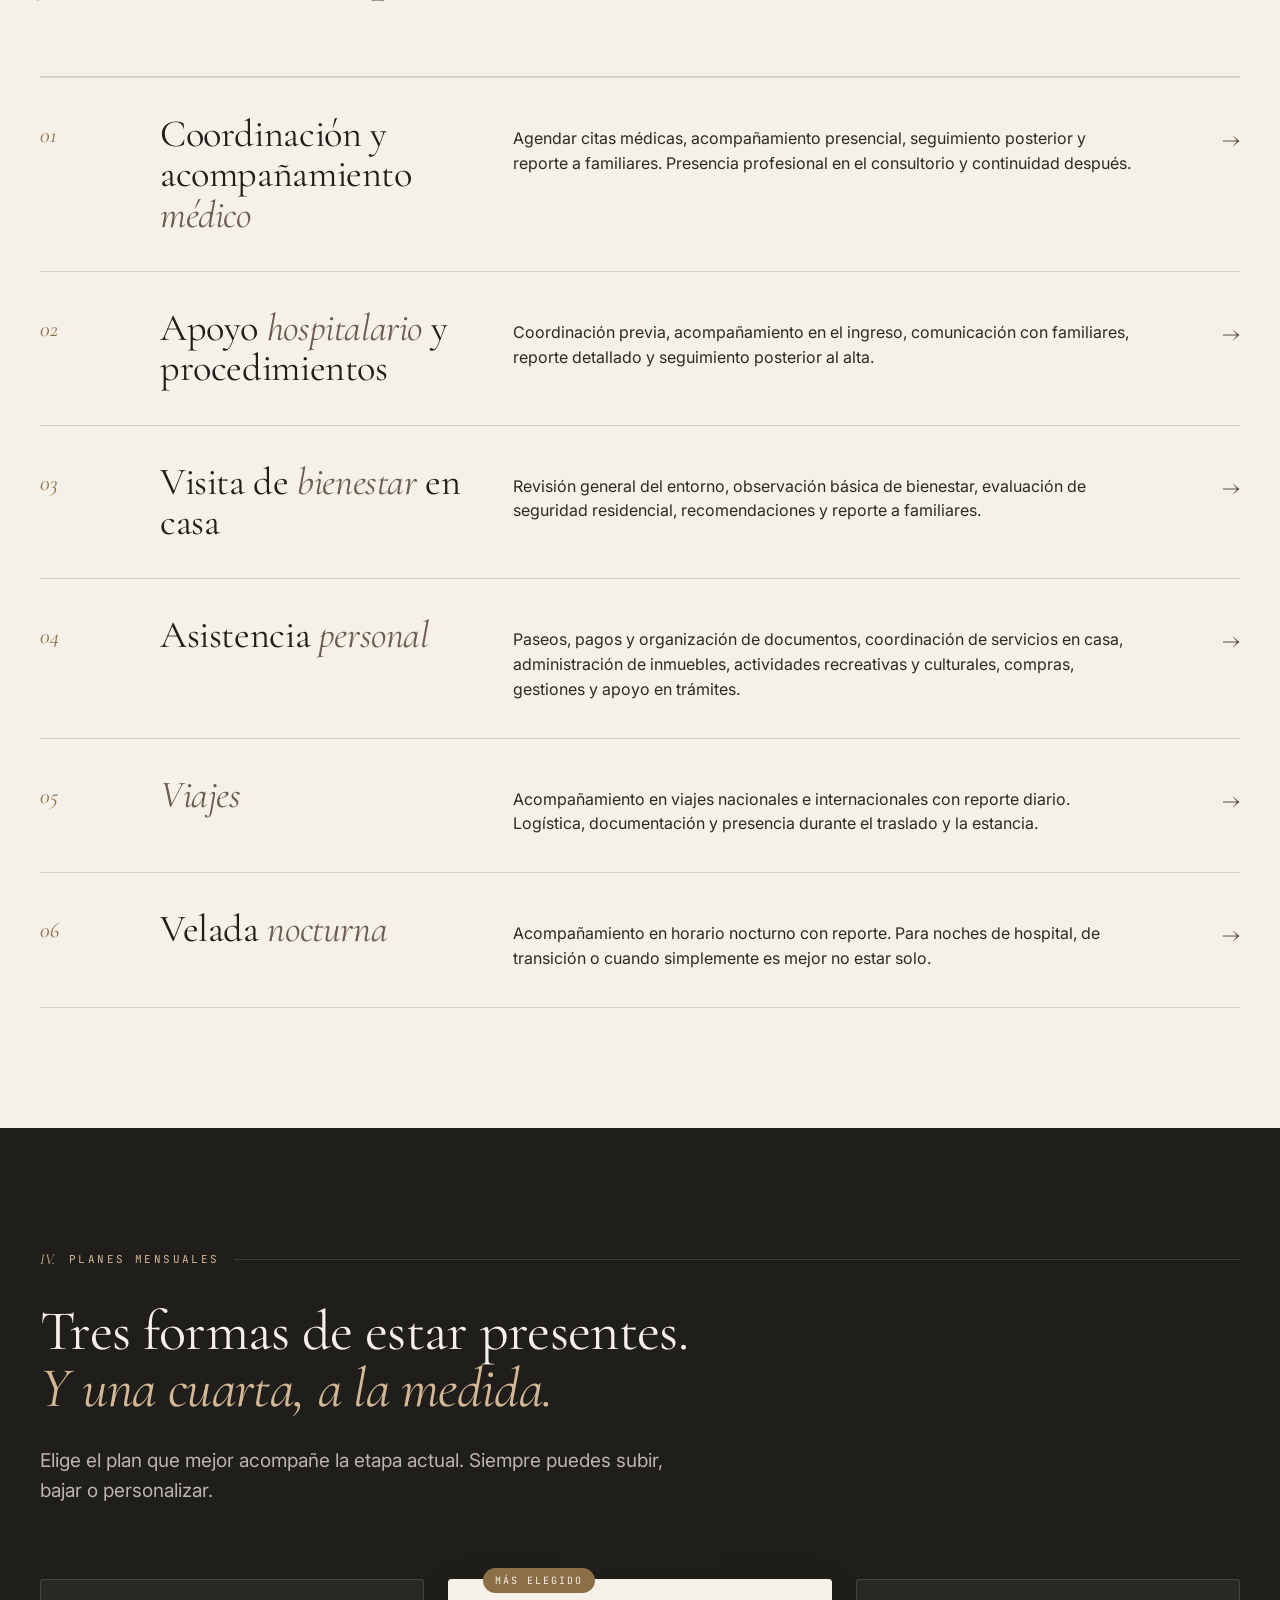
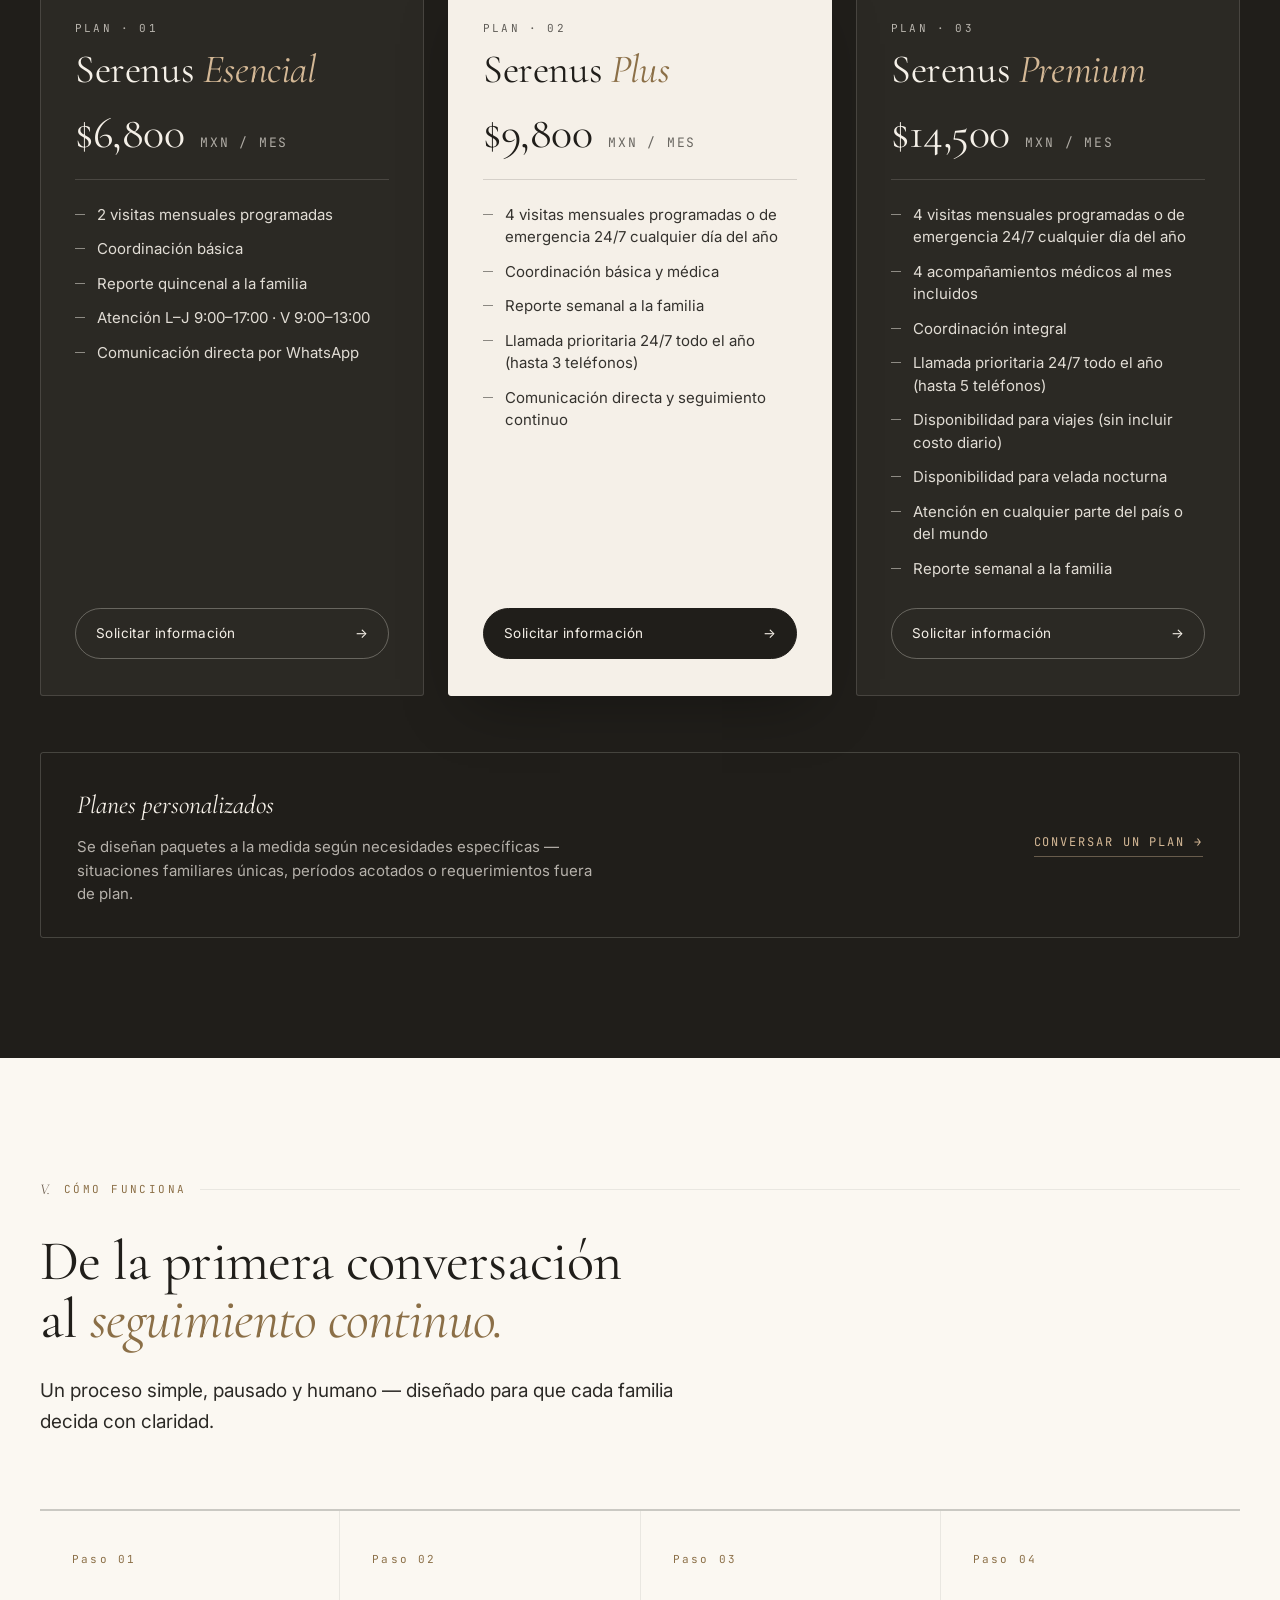
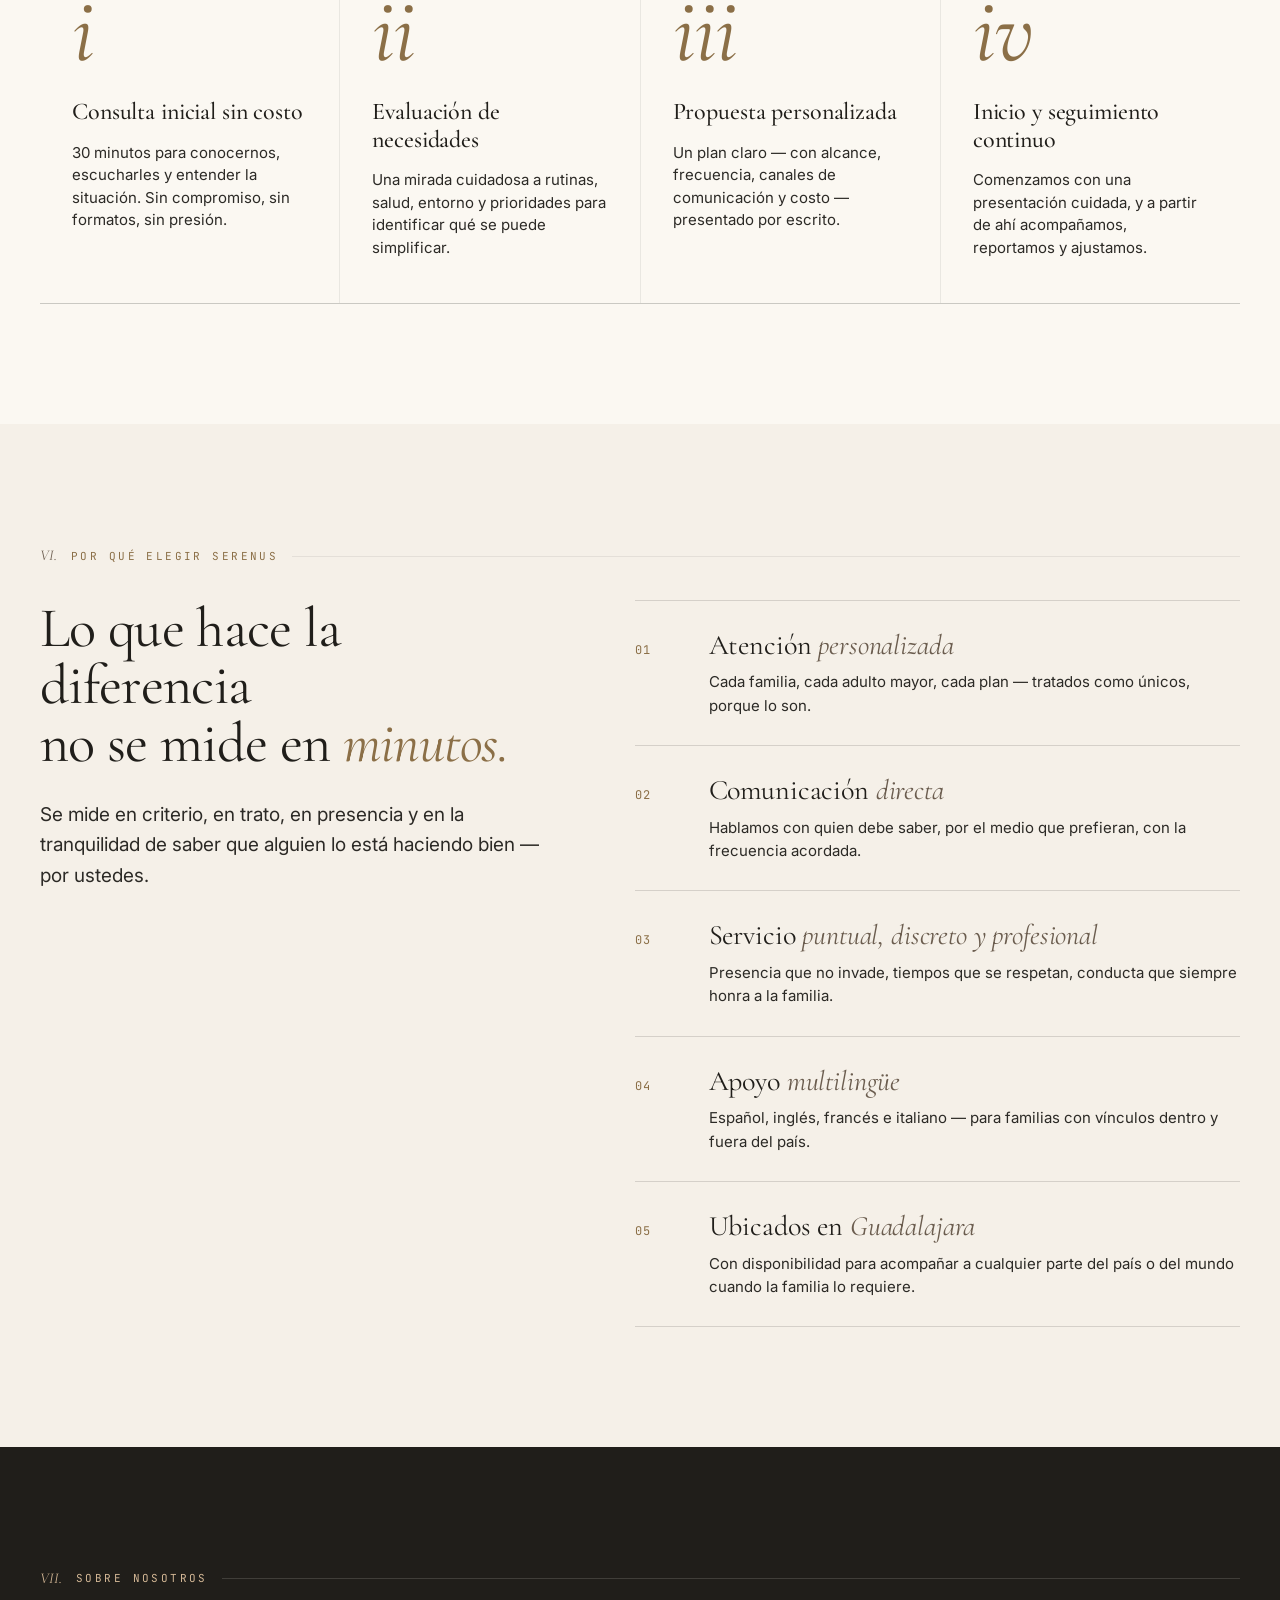
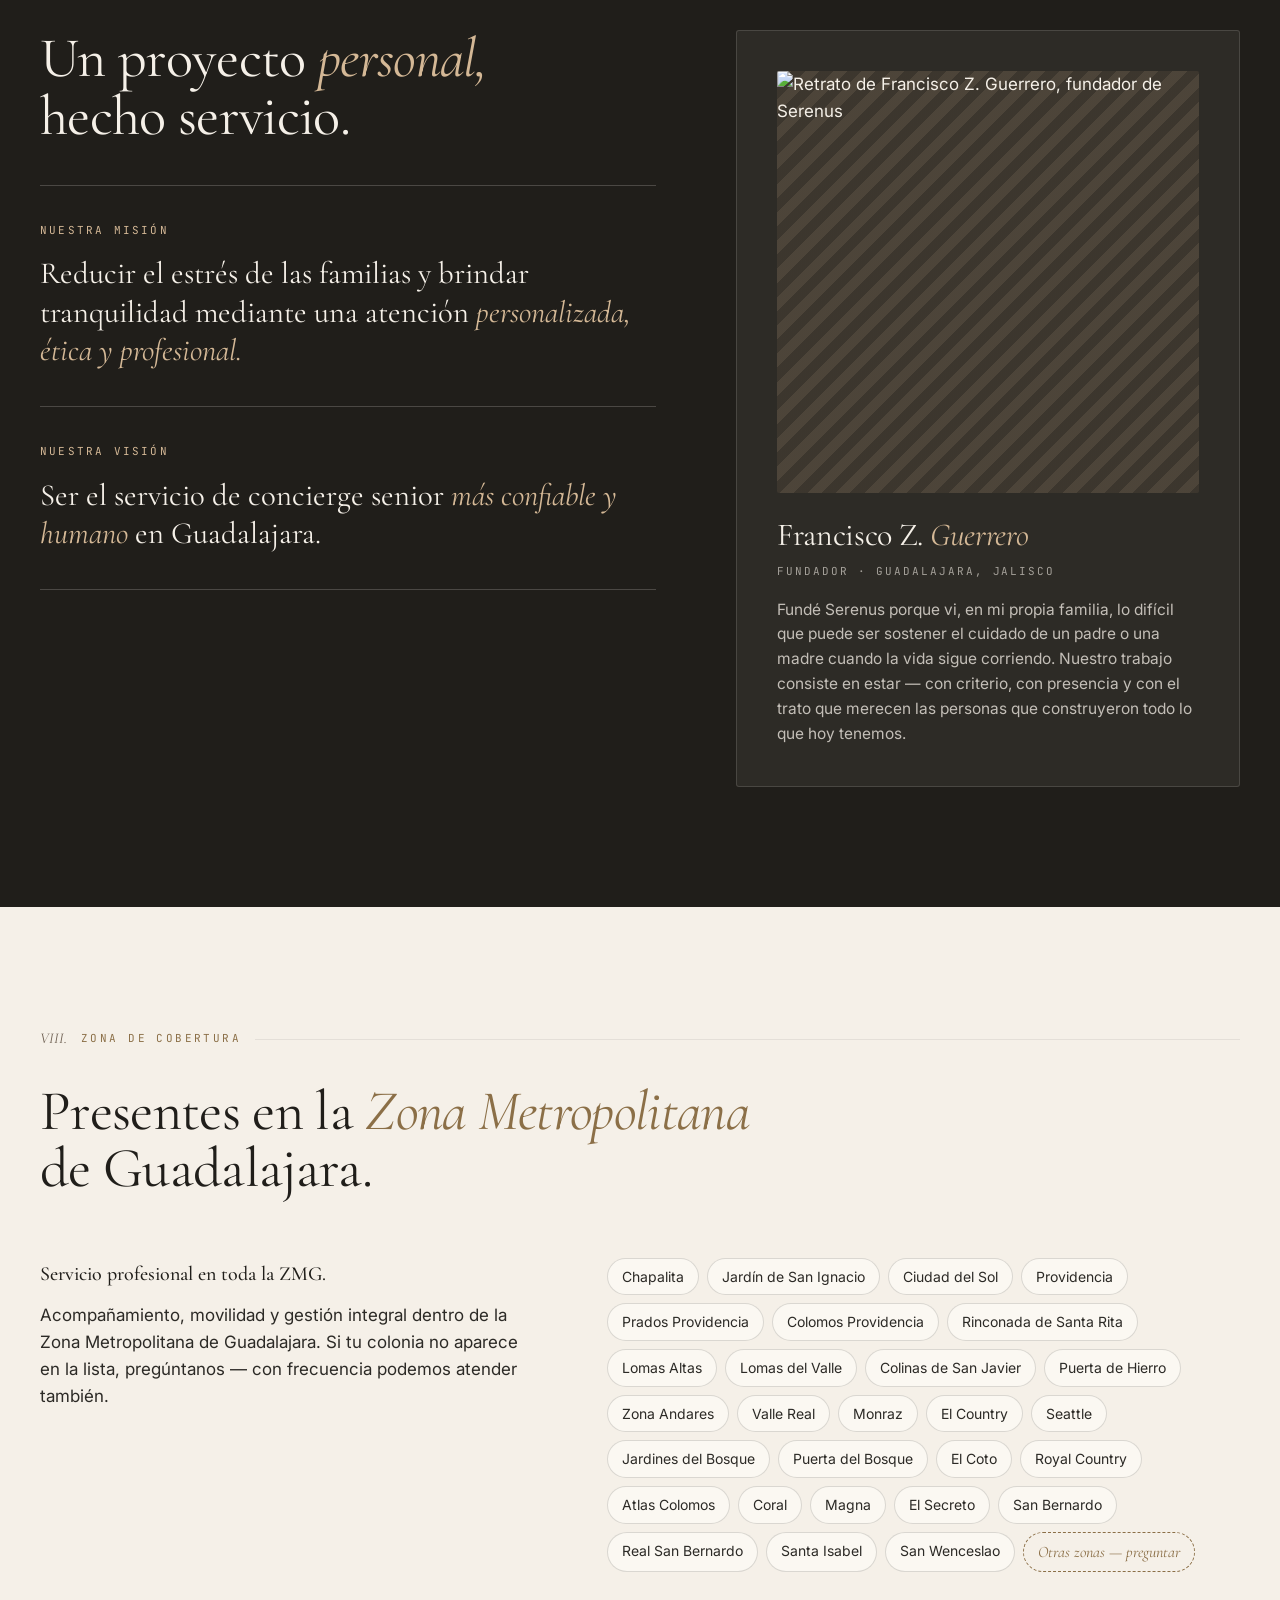
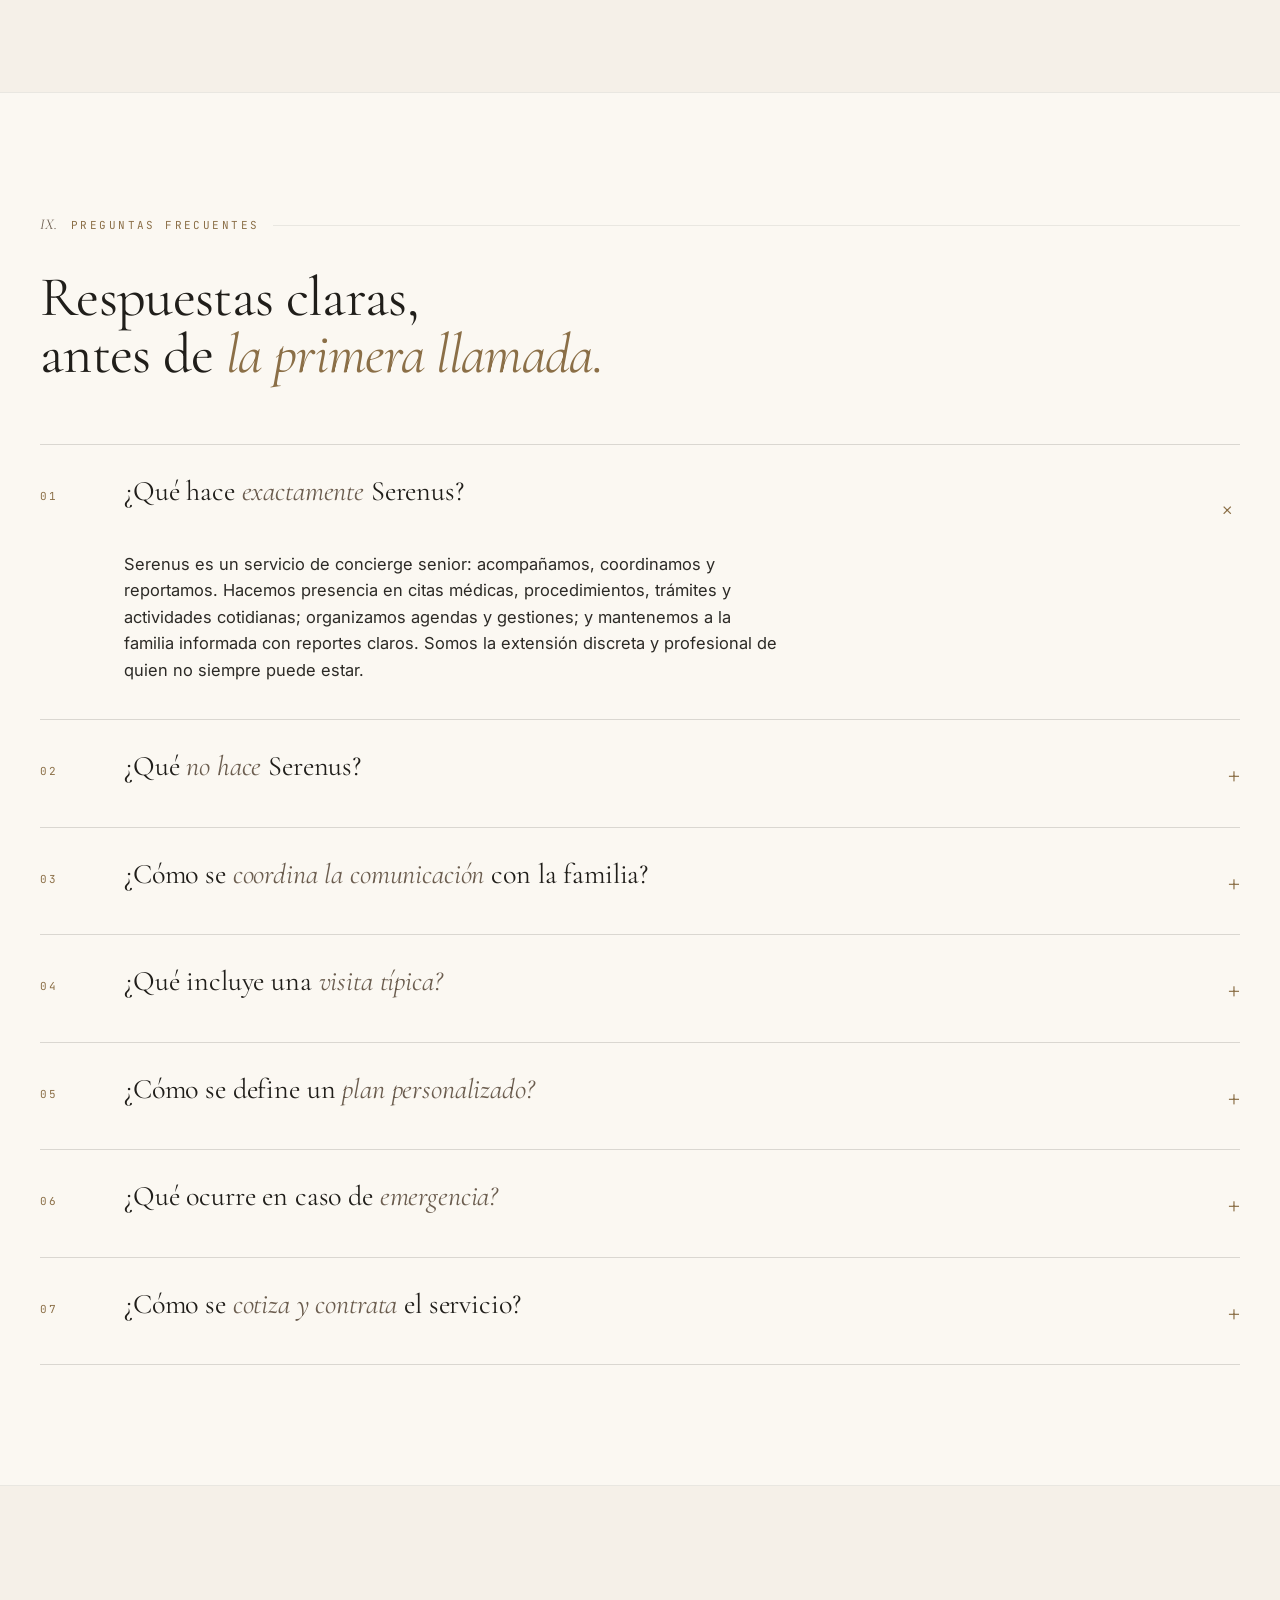
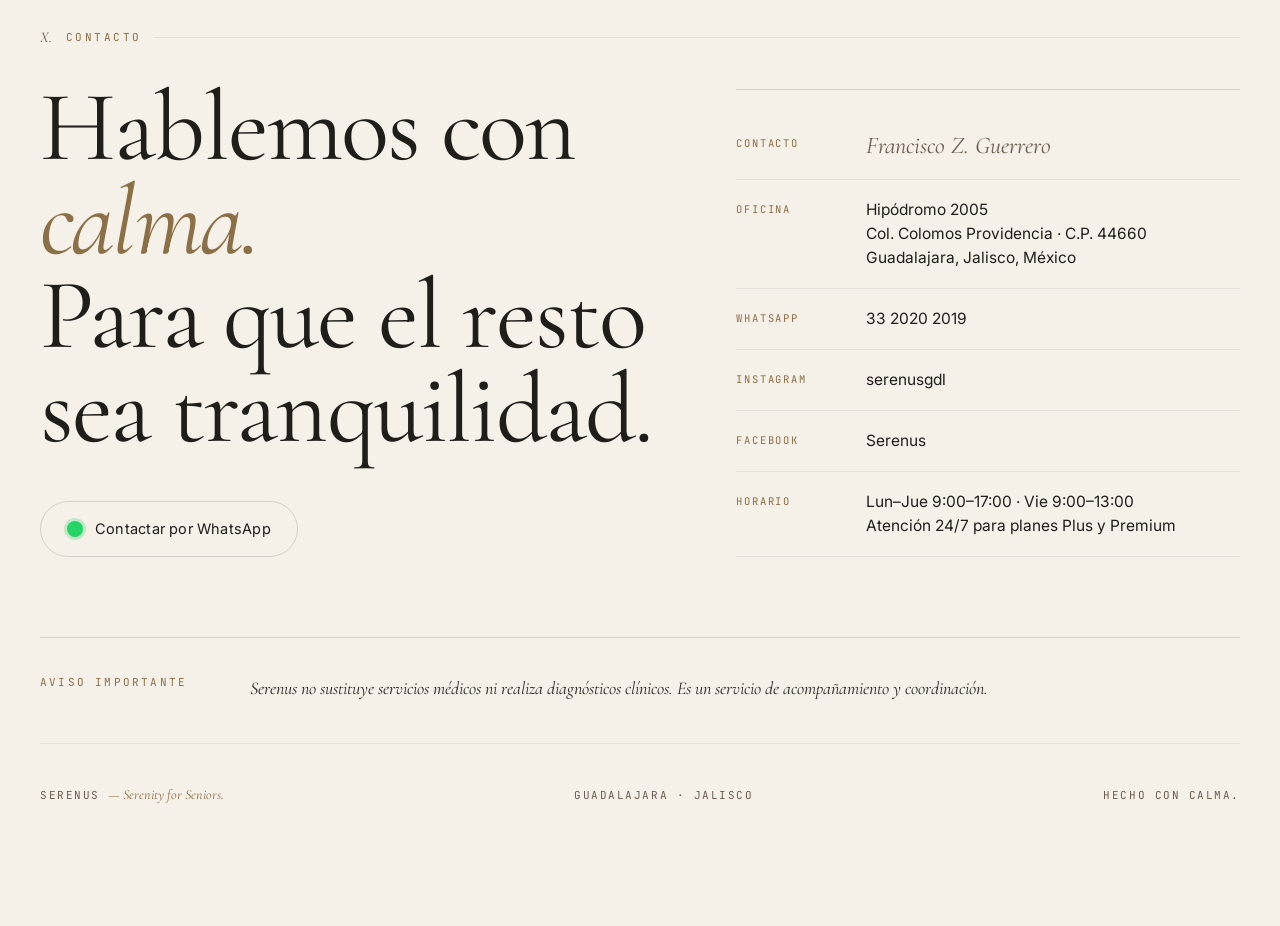
==== commit 1b3e74ca: "Update index.html with latest version (sync from serenus.html)" ====
--- a/index.html
+++ b/index.html
@@ -3,707 +3,24 @@
 <head>
 <meta charset="utf-8" />
 <meta name="viewport" content="width=device-width, initial-scale=1" />
-<title>Serenus — Serenity for Seniors · Guadalajara</title>
+<title>Serenus — Serenity for Seniors</title>
 <meta name="description" content="Servicio personalizado de acompañamiento, coordinación médica y asistencia integral para adultos mayores en Guadalajara. Concierge senior profesional para familias." />
-<meta property="og:title" content="Serenus — Serenity for Seniors" />
-<meta property="og:description" content="Acompañamiento, coordinación médica y asistencia integral para adultos mayores en Guadalajara. Un servicio privado para familias." />
-<meta property="og:type" content="website" />
-<meta name="theme-color" content="#F5F0E8" />
+<link rel="icon" type="image/x-icon" href="assets/icons.ico/favicon.ico">
 <link rel="preconnect" href="https://fonts.googleapis.com">
 <link rel="preconnect" href="https://fonts.gstatic.com" crossorigin>
 <link rel="stylesheet" href="https://fonts.googleapis.com/css2?family=Cormorant+Garamond:ital,wght@0,300;0,400;0,500;0,600;0,700;1,300;1,400;1,500;1,600&family=Inter:wght@300;400;500;600&family=JetBrains+Mono:wght@400;500&display=swap">
-<style>
-  :root {
-    --cream: #F5F0E8;
-    --cream-2: #EFE7D9;
-    --paper: #FBF8F2;
-    --ink: #201E1A;
-    --ink-soft: #2C2A26;
-    --taupe: #8B6F47;
-    --taupe-deep: #6B5D4F;
-    --sand: #D4B896;
-    --sand-soft: #E6D6BE;
-    --line: color-mix(in oklab, var(--ink) 15%, transparent);
-    --line-soft: color-mix(in oklab, var(--ink) 8%, transparent);
-    --serif: "Cormorant Garamond", "Times New Roman", serif;
-    --sans: "Inter", system-ui, sans-serif;
-    --mono: "JetBrains Mono", ui-monospace, monospace;
-  }
-  *, *::before, *::after { box-sizing: border-box; margin: 0; padding: 0; }
-  html { scroll-behavior: smooth; }
-  body {
-    font-family: var(--sans);
-    background: var(--cream);
-    color: var(--ink);
-    font-size: 17px;
-    line-height: 1.55;
-    font-weight: 400;
-    -webkit-font-smoothing: antialiased;
-    text-rendering: optimizeLegibility;
-  }
-  a { color: inherit; text-decoration: none; }
-  button { font: inherit; cursor: pointer; background: none; border: none; color: inherit; }
-  img { max-width: 100%; display: block; }
-
-  /* ========== Layout ========== */
-  .wrap { max-width: 1360px; margin: 0 auto; padding: 0 40px; }
-  @media (max-width: 720px) { .wrap { padding: 0 22px; } }
-
-  /* ========== NAV ========== */
-  nav.top {
-    position: fixed; top: 0; left: 0; right: 0; z-index: 50;
-    backdrop-filter: blur(14px);
-    -webkit-backdrop-filter: blur(14px);
-    background: color-mix(in oklab, var(--cream) 82%, transparent);
-    border-bottom: 1px solid transparent;
-    transition: border-color .4s ease, background .4s ease;
-  }
-  nav.top.scrolled { border-bottom-color: var(--line-soft); }
-  nav.top .inner {
-    display: flex; align-items: center; justify-content: space-between;
-    padding: 18px 40px;
-    max-width: 1360px; margin: 0 auto;
-  }
-  .brand {
-    font-family: var(--serif); font-size: 26px; letter-spacing: .01em;
-    font-weight: 500;
-    display: flex; align-items: baseline; gap: 10px;
-  }
-  .brand em { font-style: italic; font-weight: 400; color: var(--taupe); }
-  .nav-links { display: flex; gap: 30px; font-size: 13.5px; letter-spacing: .02em; color: var(--ink-soft); }
-  .nav-links a { opacity: .78; transition: opacity .2s; }
-  .nav-links a:hover { opacity: 1; }
-  .nav-cta {
-    font-size: 13px; letter-spacing: .04em;
-    padding: 11px 20px;
-    border-radius: 999px;
-    background: var(--ink);
-    color: var(--cream);
-    transition: background .25s;
-  }
-  .nav-cta:hover { background: var(--taupe); }
-  @media (max-width: 900px) {
-    .nav-links { display: none; }
-    nav.top .inner { padding: 16px 22px; }
-  }
-
-  /* ========== HERO ========== */
-  .hero {
-    padding: 140px 0 80px;
-    position: relative;
-  }
-  .hero-top {
-    display: flex; justify-content: space-between; align-items: flex-end;
-    border-bottom: 1px solid var(--line);
-    padding-bottom: 24px; margin-bottom: 56px;
-    font-family: var(--mono); font-size: 11.5px; letter-spacing: .14em; text-transform: uppercase;
-    color: var(--taupe-deep);
-  }
-  .hero-top .issue em { font-family: var(--serif); text-transform: none; letter-spacing: 0; font-style: italic; font-size: 14px; }
-  .hero-grid {
-    display: grid;
-    grid-template-columns: 1.05fr .95fr;
-    gap: 64px;
-    align-items: stretch;
-  }
-  @media (max-width: 980px) { .hero-grid { grid-template-columns: 1fr; gap: 40px; } }
-
-  .hero-text .kicker {
-    font-family: var(--mono); font-size: 11.5px; letter-spacing: .18em; text-transform: uppercase;
-    color: var(--taupe); margin-bottom: 40px;
-    display: flex; align-items: center; gap: 12px;
-  }
-  .hero-text .kicker::before {
-    content: ""; width: 28px; height: 1px; background: var(--taupe);
-  }
-  .hero-headline {
-    font-family: var(--serif);
-    font-weight: 400;
-    font-size: clamp(52px, 7.2vw, 108px);
-    line-height: .96;
-    letter-spacing: -0.018em;
-    color: var(--ink);
-    margin-bottom: 32px;
-  }
-  .hero-headline em {
-    font-style: italic;
-    font-weight: 400;
-    color: var(--taupe);
-  }
-  .hero-sub {
-    font-size: 18px;
-    line-height: 1.55;
-    color: var(--ink-soft);
-    max-width: 480px;
-    margin-bottom: 44px;
-  }
-  .hero-ctas { display: flex; gap: 14px; flex-wrap: wrap; align-items: center; }
-  .btn {
-    display: inline-flex; align-items: center; gap: 12px;
-    padding: 16px 26px; border-radius: 999px;
-    font-size: 14.5px; letter-spacing: .015em;
-    transition: all .28s cubic-bezier(.2,.7,.2,1);
-    white-space: nowrap;
-    min-height: 52px;
-  }
-  .btn-primary { background: var(--ink); color: var(--cream); }
-  .btn-primary:hover { background: var(--taupe); transform: translateY(-1px); }
-  .btn-ghost {
-    background: transparent; color: var(--ink);
-    border: 1px solid var(--line);
-  }
-  .btn-ghost:hover { border-color: var(--ink); background: var(--paper); }
-  .btn .arrow { width: 18px; height: 10px; transition: transform .3s; }
-  .btn:hover .arrow { transform: translateX(4px); }
-  .btn .wa {
-    width: 16px; height: 16px; border-radius: 50%; background: #25D366; display: inline-block;
-    box-shadow: 0 0 0 3px color-mix(in oklab, #25D366 25%, transparent);
-    flex-shrink: 0;
-  }
-
-  /* Hero imagery placeholder */
-  .hero-media {
-    position: relative;
-    min-height: 560px;
-    border-radius: 4px;
-    overflow: hidden;
-    background:
-      repeating-linear-gradient(135deg,
-        color-mix(in oklab, var(--sand) 55%, var(--cream)) 0 14px,
-        color-mix(in oklab, var(--sand) 35%, var(--cream)) 14px 28px);
-  }
-  .hero-media::after {
-    content: "";
-    position: absolute; inset: 0;
-    background: linear-gradient(180deg, transparent 55%, color-mix(in oklab, var(--ink) 40%, transparent));
-  }
-  .hero-media .tag {
-    position: absolute; left: 20px; bottom: 20px;
-    font-family: var(--mono); font-size: 10.5px; letter-spacing: .18em; text-transform: uppercase;
-    color: var(--cream); z-index: 2; opacity: .9;
-  }
-  .hero-media .tag em { font-family: var(--serif); font-style: italic; text-transform: none; letter-spacing: 0; font-size: 13px; }
-  .hero-media .corner {
-    position: absolute; top: 20px; right: 20px; z-index: 2;
-    font-family: var(--serif); font-style: italic; color: var(--cream);
-    font-size: 22px;
-  }
-  .hero-quote {
-    grid-column: 1 / -1;
-    border-top: 1px solid var(--line);
-    margin-top: 72px; padding-top: 32px;
-    display: grid; grid-template-columns: 1fr auto; gap: 40px; align-items: end;
-  }
-  .hero-quote p {
-    font-family: var(--serif); font-size: clamp(22px, 2.2vw, 32px);
-    font-style: italic; font-weight: 400; line-height: 1.25;
-    color: var(--ink-soft);
-    max-width: 780px;
-  }
-  .hero-quote .sig {
-    font-family: var(--mono); font-size: 11px; letter-spacing: .14em; text-transform: uppercase;
-    color: var(--taupe-deep); text-align: right; white-space: nowrap;
-  }
-
-  /* ========== Section scaffolding ========== */
-  section { padding: 120px 0; position: relative; }
-  @media (max-width: 720px) { section { padding: 80px 0; } }
-  .section-label {
-    font-family: var(--mono); font-size: 11px; letter-spacing: .22em; text-transform: uppercase;
-    color: var(--taupe); margin-bottom: 32px;
-    display: flex; align-items: center; gap: 14px;
-  }
-  .section-label .num {
-    font-family: var(--serif); font-style: italic; font-size: 15px; letter-spacing: 0;
-    color: var(--taupe-deep);
-  }
-  .section-label::after { content: ""; flex: 1; height: 1px; background: var(--line-soft); }
-  .h2 {
-    font-family: var(--serif); font-weight: 400;
-    font-size: clamp(36px, 4.4vw, 64px);
-    line-height: 1.02; letter-spacing: -.012em;
-    max-width: 900px;
-    color: var(--ink);
-  }
-  .h2 em { font-style: italic; color: var(--taupe); }
-  .lede {
-    font-size: 19px; line-height: 1.6; color: var(--ink-soft);
-    max-width: 640px;
-    margin-top: 28px;
-  }
-
-  /* ========== QUÉ ES ========== */
-  .que-es {
-    display: grid; grid-template-columns: 1fr 1.1fr; gap: 100px;
-    align-items: start;
-  }
-  @media (max-width: 980px) { .que-es { grid-template-columns: 1fr; gap: 56px; } }
-  .que-es .left .h2 { font-size: clamp(40px, 5.2vw, 76px); }
-  .que-es .right { padding-top: 14px; }
-  .que-es .right p {
-    font-size: 18px; line-height: 1.65; color: var(--ink-soft);
-    margin-bottom: 22px;
-  }
-  .que-es .right p.pull {
-    font-family: var(--serif); font-size: clamp(22px, 2vw, 28px); font-style: italic;
-    font-weight: 400; line-height: 1.35; color: var(--ink);
-    border-left: 2px solid var(--taupe);
-    padding-left: 22px; margin: 32px 0;
-  }
-  .promise {
-    margin-top: 40px; padding-top: 26px; border-top: 1px solid var(--line-soft);
-    display: flex; gap: 24px; flex-wrap: wrap;
-  }
-  .promise div { font-size: 14px; color: var(--taupe-deep); }
-  .promise strong { font-family: var(--serif); font-weight: 500; color: var(--ink); font-size: 16px; display: block; margin-bottom: 4px; }
-
-  /* ========== PARA QUIÉN ========== */
-  .para-quien {
-    background: var(--paper);
-    border-top: 1px solid var(--line-soft);
-    border-bottom: 1px solid var(--line-soft);
-  }
-  .quien-grid {
-    display: grid; grid-template-columns: repeat(2, 1fr); gap: 1px;
-    background: var(--line-soft);
-    margin-top: 60px;
-  }
-  @media (max-width: 720px) { .quien-grid { grid-template-columns: 1fr; } }
-  .quien-card {
-    background: var(--paper); padding: 48px 44px;
-    display: flex; flex-direction: column; gap: 18px;
-    min-height: 260px;
-    transition: background .3s;
-  }
-  .quien-card:hover { background: var(--cream-2); }
-  .quien-card .num {
-    font-family: var(--serif); font-style: italic; font-size: 28px; color: var(--taupe);
-    line-height: 1;
-  }
-  .quien-card h3 {
-    font-family: var(--serif); font-weight: 400;
-    font-size: clamp(24px, 2vw, 32px); line-height: 1.15;
-    color: var(--ink);
-    letter-spacing: -.005em;
-  }
-  .quien-card h3 em { font-style: italic; color: var(--taupe-deep); }
-  .quien-card p { color: var(--ink-soft); font-size: 16px; line-height: 1.55; }
-
-  /* ========== SERVICIOS (index style) ========== */
-  .servicios .intro {
-    display: grid; grid-template-columns: 1fr 1fr; gap: 80px; align-items: end;
-    margin-bottom: 80px;
-  }
-  @media (max-width: 900px) { .servicios .intro { grid-template-columns: 1fr; gap: 28px; } }
-  .index { border-top: 1px solid var(--ink); }
-  .idx-row {
-    display: grid; grid-template-columns: 80px 1fr 2fr 60px;
-    gap: 40px; padding: 36px 0;
-    border-bottom: 1px solid var(--line);
-    align-items: start;
-    cursor: pointer;
-    transition: padding .3s, background .3s;
-    position: relative;
-  }
-  @media (max-width: 900px) {
-    .idx-row { grid-template-columns: 50px 1fr 40px; gap: 20px; }
-    .idx-row .detail { grid-column: 2 / 3; }
-  }
-  .idx-row:hover { padding-left: 12px; }
-  .idx-row .num {
-    font-family: var(--serif); font-style: italic; font-size: 22px; color: var(--taupe); line-height: 1;
-    padding-top: 10px;
-  }
-  .idx-row .title {
-    font-family: var(--serif); font-weight: 400;
-    font-size: clamp(28px, 3vw, 44px); line-height: 1.05;
-    color: var(--ink); letter-spacing: -.01em;
-  }
-  .idx-row .title em { font-style: italic; color: var(--taupe-deep); }
-  .idx-row .detail {
-    font-size: 16px; color: var(--ink-soft); line-height: 1.55;
-    padding-top: 12px;
-  }
-  @media (max-width: 900px) { .idx-row .detail { font-size: 15px; } }
-  .idx-row .chev {
-    font-family: var(--serif); font-size: 28px; color: var(--taupe-deep);
-    transition: transform .3s;
-    padding-top: 4px; text-align: right;
-    font-style: italic;
-  }
-  .idx-row:hover .chev { transform: translateX(6px); }
-
-  /* ========== PLANES ========== */
-  .planes { background: var(--ink); color: var(--cream); }
-  .planes .section-label { color: var(--sand); }
-  .planes .section-label .num { color: var(--sand); }
-  .planes .section-label::after { background: color-mix(in oklab, var(--cream) 15%, transparent); }
-  .planes .h2 { color: var(--cream); }
-  .planes .h2 em { color: var(--sand); }
-  .planes .lede { color: color-mix(in oklab, var(--cream) 72%, transparent); }
-
-  .plan-grid {
-    display: grid; grid-template-columns: repeat(3, 1fr); gap: 24px;
-    margin-top: 72px;
-    align-items: stretch;
-  }
-  @media (max-width: 980px) { .plan-grid { grid-template-columns: 1fr; gap: 16px; } }
-  .plan {
-    background: color-mix(in oklab, var(--cream) 5%, transparent);
-    border: 1px solid color-mix(in oklab, var(--cream) 14%, transparent);
-    border-radius: 3px;
-    padding: 40px 34px 36px;
-    display: flex; flex-direction: column;
-    transition: transform .4s cubic-bezier(.2,.7,.2,1), background .3s, border-color .3s;
-    position: relative;
-  }
-  .plan:hover {
-    background: color-mix(in oklab, var(--cream) 8%, transparent);
-    border-color: color-mix(in oklab, var(--cream) 26%, transparent);
-  }
-  .plan.featured {
-    background: var(--cream);
-    color: var(--ink);
-    border-color: var(--cream);
-    transform: translateY(-12px);
-    box-shadow: 0 24px 60px -20px rgba(0,0,0,.35);
-  }
-  @media (max-width: 980px) { .plan.featured { transform: none; } }
-  .plan.featured:hover { background: var(--cream); transform: translateY(-14px); }
-  @media (max-width: 980px) { .plan.featured:hover { transform: none; } }
-  .plan .ribbon {
-    position: absolute; top: -12px; left: 34px;
-    font-family: var(--mono); font-size: 10px; letter-spacing: .2em; text-transform: uppercase;
-    background: var(--taupe); color: var(--cream);
-    padding: 5px 12px; border-radius: 999px;
-  }
-  .plan .head { border-bottom: 1px solid color-mix(in oklab, currentColor 15%, transparent); padding-bottom: 24px; margin-bottom: 24px; }
-  .plan .tier { font-family: var(--mono); font-size: 11px; letter-spacing: .2em; text-transform: uppercase; opacity: .7; margin-bottom: 12px; }
-  .plan .name {
-    font-family: var(--serif); font-weight: 400; font-size: 40px; line-height: 1;
-    letter-spacing: -.01em;
-  }
-  .plan .name em { font-style: italic; color: var(--sand); }
-  .plan.featured .name em { color: var(--taupe); }
-  .plan .price {
-    font-family: var(--serif); font-size: 44px; line-height: 1; margin-top: 22px;
-    letter-spacing: -.01em;
-  }
-  .plan .price .m { font-family: var(--mono); font-size: 13px; letter-spacing: .14em; text-transform: uppercase; opacity: .65; margin-left: 6px; }
-  .plan ul { list-style: none; display: flex; flex-direction: column; gap: 12px; flex: 1; }
-  .plan li {
-    font-size: 15px; line-height: 1.5;
-    padding-left: 22px; position: relative;
-    opacity: .9;
-  }
-  .plan li::before {
-    content: ""; position: absolute; left: 0; top: 10px; width: 10px; height: 1px; background: currentColor; opacity: .55;
-  }
-  .plan .cta {
-    margin-top: 28px;
-    display: inline-flex; align-items: center; justify-content: space-between;
-    padding: 14px 20px; border-radius: 999px;
-    border: 1px solid color-mix(in oklab, currentColor 30%, transparent);
-    font-size: 13.5px; letter-spacing: .03em;
-    transition: all .25s;
-  }
-  .plan .cta:hover { background: currentColor; color: var(--ink); }
-  .plan.featured .cta { background: var(--ink); color: var(--cream); border-color: var(--ink); }
-  .plan.featured .cta:hover { background: var(--taupe); border-color: var(--taupe); }
-
-  .plan-footer {
-    margin-top: 56px; padding: 32px 36px;
-    border: 1px solid color-mix(in oklab, var(--cream) 18%, transparent);
-    border-radius: 3px;
-    display: flex; justify-content: space-between; align-items: center; gap: 30px; flex-wrap: wrap;
-  }
-  .plan-footer .t { font-family: var(--serif); font-size: 26px; font-style: italic; color: var(--cream); }
-  .plan-footer .s { font-size: 15px; color: color-mix(in oklab, var(--cream) 70%, transparent); max-width: 520px; }
-  .plan-footer .link {
-    font-family: var(--mono); font-size: 12px; letter-spacing: .16em; text-transform: uppercase; color: var(--sand);
-    border-bottom: 1px solid color-mix(in oklab, var(--sand) 40%, transparent); padding-bottom: 4px;
-  }
-
-  /* ========== CÓMO FUNCIONA ========== */
-  .como { background: var(--paper); }
-  .steps {
-    margin-top: 72px;
-    display: grid; grid-template-columns: repeat(4, 1fr); gap: 1px;
-    background: var(--line-soft);
-    border-top: 1px solid var(--ink);
-    border-bottom: 1px solid var(--line);
-  }
-  @media (max-width: 900px) { .steps { grid-template-columns: repeat(2, 1fr); } }
-  @media (max-width: 560px) { .steps { grid-template-columns: 1fr; } }
-  .step {
-    background: var(--paper);
-    padding: 40px 32px 44px;
-    display: flex; flex-direction: column; gap: 16px;
-    min-height: 260px;
-    transition: background .3s;
-  }
-  .step:hover { background: var(--cream); }
-  .step .n { font-family: var(--mono); font-size: 11px; letter-spacing: .2em; color: var(--taupe); }
-  .step .big {
-    font-family: var(--serif); font-style: italic; font-weight: 400;
-    font-size: 92px; line-height: .85; color: var(--taupe);
-    letter-spacing: -.02em;
-    margin-top: 8px; margin-bottom: 12px;
-  }
-  .step h4 { font-family: var(--serif); font-size: 24px; font-weight: 500; line-height: 1.15; color: var(--ink); letter-spacing: -.005em; }
-  .step p { color: var(--ink-soft); font-size: 15px; line-height: 1.5; }
-
-  /* ========== POR QUÉ ========== */
-  .porque {
-    display: grid; grid-template-columns: 1fr 1.2fr; gap: 90px;
-  }
-  @media (max-width: 980px) { .porque { grid-template-columns: 1fr; gap: 40px; } }
-  .reasons { display: flex; flex-direction: column; }
-  .reason {
-    padding: 28px 0;
-    border-top: 1px solid var(--line);
-    display: grid; grid-template-columns: 50px 1fr; gap: 24px; align-items: baseline;
-  }
-  .reason:last-child { border-bottom: 1px solid var(--line); }
-  .reason .n { font-family: var(--mono); font-size: 12px; color: var(--taupe); letter-spacing: .15em; }
-  .reason .t {
-    font-family: var(--serif); font-size: clamp(22px, 2.2vw, 30px); font-weight: 400; line-height: 1.2;
-    letter-spacing: -.005em;
-  }
-  .reason .t em { font-style: italic; color: var(--taupe-deep); }
-  .reason .d { grid-column: 2; font-size: 15px; color: var(--ink-soft); margin-top: 8px; max-width: 540px; }
-
-  /* ========== SOBRE ========== */
-  .sobre { background: var(--ink); color: var(--cream); }
-  .sobre .section-label { color: var(--sand); }
-  .sobre .section-label .num { color: var(--sand); }
-  .sobre .section-label::after { background: color-mix(in oklab, var(--cream) 15%, transparent); }
-  .sobre .h2 { color: var(--cream); }
-  .sobre .h2 em { color: var(--sand); }
-  .sobre-grid {
-    display: grid; grid-template-columns: .9fr 1.1fr; gap: 80px;
-    margin-top: 60px;
-  }
-  @media (max-width: 980px) { .sobre-grid { grid-template-columns: 1fr; gap: 40px; } }
-  .mision-card {
-    padding: 36px 0;
-    border-top: 1px solid color-mix(in oklab, var(--cream) 20%, transparent);
-  }
-  .mision-card:last-child { border-bottom: 1px solid color-mix(in oklab, var(--cream) 20%, transparent); }
-  .mision-card .k {
-    font-family: var(--mono); font-size: 11px; letter-spacing: .2em; text-transform: uppercase; color: var(--sand);
-    margin-bottom: 16px;
-  }
-  .mision-card p {
-    font-family: var(--serif); font-size: clamp(24px, 2.4vw, 34px); line-height: 1.25;
-    font-weight: 400; color: var(--cream);
-  }
-  .mision-card p em { font-style: italic; color: var(--sand); }
-
-  .founder {
-    background: color-mix(in oklab, var(--cream) 6%, transparent);
-    padding: 40px; border-radius: 3px;
-    border: 1px solid color-mix(in oklab, var(--cream) 14%, transparent);
-  }
-  .founder .portrait {
-    aspect-ratio: 4/5; border-radius: 2px;
-    background:
-      repeating-linear-gradient(135deg,
-        color-mix(in oklab, var(--sand) 28%, var(--ink)) 0 10px,
-        color-mix(in oklab, var(--sand) 18%, var(--ink)) 10px 20px);
-    margin-bottom: 24px; position: relative; overflow: hidden;
-  }
-  .founder .portrait::after {
-    content: "Retrato — Francisco Z. Guerrero";
-    position: absolute; left: 14px; bottom: 12px;
-    font-family: var(--mono); font-size: 10px; letter-spacing: .14em;
-    color: color-mix(in oklab, var(--cream) 60%, transparent); text-transform: uppercase;
-  }
-  .founder .name {
-    font-family: var(--serif); font-size: 32px; font-weight: 400; letter-spacing: -.01em;
-    line-height: 1.1;
-  }
-  .founder .name em { font-style: italic; color: var(--sand); }
-  .founder .role {
-    font-family: var(--mono); font-size: 11px; letter-spacing: .18em; text-transform: uppercase;
-    color: color-mix(in oklab, var(--cream) 60%, transparent);
-    margin-top: 10px;
-  }
-  .founder .bio {
-    font-size: 15.5px; line-height: 1.6; margin-top: 18px;
-    color: color-mix(in oklab, var(--cream) 75%, transparent);
-  }
-
-  /* ========== COBERTURA ========== */
-  .cobertura .grid {
-    display: grid; grid-template-columns: 1fr 1.3fr; gap: 80px; align-items: start;
-    margin-top: 60px;
-  }
-  @media (max-width: 980px) { .cobertura .grid { grid-template-columns: 1fr; gap: 40px; } }
-  .cobertura .intro-t { font-size: 17px; line-height: 1.6; color: var(--ink-soft); }
-  .cobertura .intro-t strong { font-family: var(--serif); font-weight: 500; color: var(--ink); font-size: 20px; display: block; margin-bottom: 12px; }
-  .zones { display: flex; flex-wrap: wrap; gap: 8px; }
-  .zones .z {
-    font-size: 14px; padding: 7px 14px; border-radius: 999px;
-    border: 1px solid var(--line);
-    color: var(--ink-soft);
-    transition: all .25s;
-    background: var(--paper);
-  }
-  .zones .z:hover { background: var(--ink); color: var(--cream); border-color: var(--ink); }
-  .zones .more {
-    font-style: italic; font-family: var(--serif); font-size: 16px; color: var(--taupe);
-    padding: 7px 14px; border: 1px dashed var(--taupe); background: transparent;
-  }
-
-  /* ========== FAQ ========== */
-  .faq { background: var(--paper); border-top: 1px solid var(--line-soft); border-bottom: 1px solid var(--line-soft); }
-  .faq-list { margin-top: 60px; border-top: 1px solid var(--line); }
-  .faq-item { border-bottom: 1px solid var(--line); }
-  .faq-q {
-    width: 100%; text-align: left;
-    display: grid; grid-template-columns: 60px 1fr 40px; gap: 24px; align-items: baseline;
-    padding: 30px 0;
-    transition: padding .3s;
-  }
-  .faq-q:hover { padding-left: 8px; }
-  .faq-q .n { font-family: var(--mono); font-size: 11px; color: var(--taupe); letter-spacing: .2em; }
-  .faq-q .q {
-    font-family: var(--serif); font-size: clamp(22px, 2.2vw, 30px); font-weight: 400; line-height: 1.2;
-    letter-spacing: -.005em; color: var(--ink);
-  }
-  .faq-q .q em { font-style: italic; color: var(--taupe-deep); }
-  .faq-q .pm {
-    font-family: var(--serif); font-style: italic; font-size: 30px; color: var(--taupe); text-align: right;
-    transition: transform .35s cubic-bezier(.2,.7,.2,1);
-    align-self: center;
-  }
-  .faq-item.open .faq-q .pm { transform: rotate(45deg); }
-  .faq-a {
-    display: grid; grid-template-rows: 0fr;
-    transition: grid-template-rows .4s cubic-bezier(.2,.7,.2,1);
-  }
-  .faq-a > div { overflow: hidden; }
-  .faq-item.open .faq-a { grid-template-rows: 1fr; }
-  .faq-a p {
-    padding: 0 80px 36px 84px;
-    font-size: 16.5px; line-height: 1.6; color: var(--ink-soft);
-    max-width: 820px;
-  }
-  @media (max-width: 720px) {
-    .faq-q { grid-template-columns: 40px 1fr 30px; gap: 16px; }
-    .faq-a p { padding: 0 0 28px 56px; }
-  }
-
-  /* ========== CONTACTO ========== */
-  .contacto {
-    padding: 140px 0 80px;
-    position: relative;
-  }
-  .contacto-grid {
-    display: grid; grid-template-columns: 1.1fr .9fr; gap: 80px;
-    align-items: end;
-  }
-  @media (max-width: 980px) { .contacto-grid { grid-template-columns: 1fr; gap: 40px; } }
-  .closer .h-big {
-    font-family: var(--serif); font-weight: 400;
-    font-size: clamp(56px, 7.8vw, 124px);
-    line-height: .94; letter-spacing: -.018em;
-  }
-  .closer .h-big em { font-style: italic; color: var(--taupe); }
-  .closer .ctas { display: flex; gap: 14px; margin-top: 44px; flex-wrap: wrap; }
-  .contact-info {
-    padding-top: 24px;
-    border-top: 1px solid var(--line);
-  }
-  .contact-info .row {
-    display: grid; grid-template-columns: 110px 1fr; gap: 20px;
-    padding: 18px 0; border-bottom: 1px solid var(--line-soft);
-    font-size: 15.5px;
-  }
-  .contact-info .row .k {
-    font-family: var(--mono); font-size: 10.5px; letter-spacing: .18em; text-transform: uppercase; color: var(--taupe); padding-top: 3px;
-  }
-  .contact-info .row .v { color: var(--ink); line-height: 1.55; }
-  .contact-info .row .v em { font-family: var(--serif); font-style: italic; color: var(--taupe-deep); }
-  .contact-info .row a:hover { color: var(--taupe); }
-
-  .aviso {
-    margin-top: 80px; padding-top: 36px;
-    border-top: 1px solid var(--line);
-    display: grid; grid-template-columns: 180px 1fr; gap: 30px;
-    max-width: 960px;
-  }
-  @media (max-width: 720px) { .aviso { grid-template-columns: 1fr; gap: 10px; } }
-  .aviso .k { font-family: var(--mono); font-size: 11px; letter-spacing: .2em; text-transform: uppercase; color: var(--taupe); }
-  .aviso .v { font-size: 18px; line-height: 1.6; color: var(--ink-soft); font-style: italic; font-family: var(--serif); }
-
-  footer.foot {
-    padding: 40px 0;
-    border-top: 1px solid var(--line-soft);
-    margin-top: 40px;
-    display: flex; justify-content: space-between; align-items: baseline;
-    flex-wrap: wrap; gap: 20px;
-    font-family: var(--mono); font-size: 11px; letter-spacing: .14em; text-transform: uppercase;
-    color: var(--taupe-deep);
-  }
-  footer.foot em { font-family: var(--serif); font-style: italic; text-transform: none; letter-spacing: 0; font-size: 14px; color: var(--taupe); }
-
-  /* ========== Sticky WhatsApp ========== */
-  .sticky-wa {
-    position: fixed; bottom: 24px; right: 24px; z-index: 40;
-    background: var(--ink); color: var(--cream);
-    padding: 14px 18px; border-radius: 999px;
-    font-size: 13.5px; letter-spacing: .02em;
-    display: flex; align-items: center; gap: 10px;
-    box-shadow: 0 12px 40px -10px rgba(0,0,0,.3);
-    transition: transform .3s, background .3s;
-    transform: translateY(120%);
-  }
-  .sticky-wa.show { transform: translateY(0); }
-  .sticky-wa:hover { background: var(--taupe); }
-  .sticky-wa .wa-dot {
-    width: 10px; height: 10px; border-radius: 50%; background: #25D366;
-    box-shadow: 0 0 0 4px color-mix(in oklab, #25D366 30%, transparent);
-    animation: pulse 2s ease-in-out infinite;
-    flex-shrink: 0;
-  }
-  @keyframes pulse { 0%, 100% { opacity: 1; } 50% { opacity: .6; } }
-
-  /* ========== Reveal animations ========== */
-  .reveal { opacity: 0; transform: translateY(24px); transition: opacity 1s cubic-bezier(.2,.7,.2,1), transform 1s cubic-bezier(.2,.7,.2,1); }
-  .reveal.in { opacity: 1; transform: none; }
-  .reveal.d1 { transition-delay: .08s; }
-  .reveal.d2 { transition-delay: .16s; }
-  .reveal.d3 { transition-delay: .24s; }
-  .reveal.d4 { transition-delay: .32s; }
-
-  /* Larger hit targets on mobile */
-  @media (max-width: 720px) {
-    .btn { min-height: 56px; padding: 16px 22px; }
-    body { font-size: 17px; }
-    .hero { padding: 120px 0 60px; }
-  }
-
-  /* Reduced motion */
-  @media (prefers-reduced-motion: reduce) {
-    .reveal { opacity: 1; transform: none; transition: none; }
-    .sticky-wa { transition: background .3s; }
-    .wa-dot { animation: none; }
-  }
-
-  ::selection { background: var(--taupe); color: var(--cream); }
-</style>
+<link rel="stylesheet" href="styles/style.css">
 </head>
 <body>
 
 <!-- ============ NAV ============ -->
-<nav class="top" id="topnav" aria-label="Navegación principal">
+<nav class="top" id="topnav">
   <div class="inner">
-    <a href="#top" class="brand" aria-label="Serenus — inicio">
-      Serenus <em>— Serenity for Seniors</em>
+    <a href="#top" class="brand" aria-label="Serenus">
+      <span class="brand-name">Serenus</span>
+      <em class="brand-tag">— Serenity for Seniors</em>
     </a>
-    <div class="nav-links" role="navigation">
+    <div class="nav-links">
       <a href="#que-es">Servicio</a>
       <a href="#servicios">Áreas</a>
       <a href="#planes">Planes</a>
@@ -711,25 +28,19 @@
       <a href="#sobre">Nosotros</a>
       <a href="#faq">FAQ</a>
     </div>
-    <a href="#contacto" class="nav-cta">Agendar consulta</a>
+    <a href="https://wa.me/523320202019" class="nav-cta" target="_blank">Agendar consulta</a>
   </div>
 </nav>
 
 <!-- ============ HERO ============ -->
 <header id="top" class="hero">
   <div class="wrap">
-    <div class="hero-top" aria-hidden="true">
-      <span class="issue">Concierge · Guadalajara · MMXXVI</span>
-      <span class="issue"><em>Un servicio privado para familias</em></span>
-      <span class="issue">№ 01</span>
-    </div>
-
     <div class="hero-grid">
       <div class="hero-text">
         <div class="kicker reveal">Concierge de salud y estilo de vida</div>
         <h1 class="hero-headline reveal d1">
-          Tranquilidad<br>
-          y <em>confianza</em> para<br>
+          Tranquilidad
+          y <em>confianza</em> para
           quienes más amas.
         </h1>
         <p class="hero-sub reveal d2">
@@ -741,7 +52,7 @@
         <div class="hero-ctas reveal d3">
           <a href="#contacto" class="btn btn-primary">
             Agendar consulta
-            <svg class="arrow" viewBox="0 0 18 10" fill="none" xmlns="http://www.w3.org/2000/svg" aria-hidden="true"><path d="M1 5h16m0 0L13 1m4 4l-4 4" stroke="currentColor" stroke-width="1.4" stroke-linecap="round"/></svg>
+            <svg class="arrow" viewBox="0 0 18 10" fill="none" xmlns="http://www.w3.org/2000/svg"><path d="M1 5h16m0 0L13 1m4 4l-4 4" stroke="currentColor" stroke-width="1.4" stroke-linecap="round"/></svg>
           </a>
           <a href="https://wa.me/523320202019" class="btn btn-ghost">
             <span class="wa" aria-hidden="true"></span>
@@ -750,27 +61,25 @@
         </div>
       </div>
 
-      <div class="hero-media reveal d2" role="img" aria-label="Imagen editorial: adulto mayor acompañado por familiar">
-        <span class="corner" aria-hidden="true">i.</span>
-        <span class="tag" aria-hidden="true"><em>Foto editorial —</em> &nbsp; ADULTO MAYOR · ACOMPAÑAMIENTO · GUADALAJARA</span>
-      </div>
-
-      <blockquote class="hero-quote reveal d3">
+      <div class="hero-media reveal d2" aria-label="Imagen editorial: adulto mayor acompañado por familiar">
+        <img src="assets/hero-image.png" alt="Adulto mayor acompañado por un familiar, ambos sonrientes y en un entorno hogareño" class="hero-img">
+      </div>
+
+      <div class="hero-quote reveal d3">
         <p>"Cuidar a quien siempre nos cuidó <em>no debería sentirse como un peso</em> — debería sentirse como un privilegio atendido con pausa, cercanía y criterio."</p>
-        <footer class="sig">Filosofía Serenus · 2026</footer>
-      </blockquote>
+        <span class="sig">Filosofía Serenus · 2026</span>
+      </div>
     </div>
   </div>
 </header>
 
 <!-- ============ QUÉ ES ============ -->
-<section id="que-es" aria-labelledby="que-es-h">
+<section id="que-es">
   <div class="wrap">
     <div class="section-label"><span class="num">i.</span> Qué es Serenus</div>
-
     <div class="que-es">
       <div class="left reveal">
-        <h2 id="que-es-h" class="h2">Un cuidado <em>con nombre,</em> presencia<br>y seguimiento.</h2>
+        <h2 class="h2">Un cuidado <em>con nombre,</em> presencia<br>y seguimiento.</h2>
       </div>
       <div class="right reveal d1">
         <p>
@@ -789,7 +98,6 @@
           a lo importante, presentes sin invadir, y en comunicación
           constante con quienes necesitan saber.
         </p>
-
         <div class="promise">
           <div><strong>Dignidad</strong>En cada interacción.</div>
           <div><strong>Criterio</strong>Decisiones con sensibilidad.</div>
@@ -801,32 +109,31 @@
 </section>
 
 <!-- ============ PARA QUIÉN ============ -->
-<section id="para-quien" class="para-quien" aria-labelledby="para-quien-h">
+<section id="para-quien" class="para-quien">
   <div class="wrap">
     <div class="section-label"><span class="num">ii.</span> Para quién es</div>
-    <h2 id="para-quien-h" class="h2 reveal">Pensado para familias que<br>buscan <em>algo más que un servicio.</em></h2>
+    <h2 class="h2 reveal">Pensado para familias que<br>buscan <em>algo más que un servicio.</em></h2>
     <p class="lede reveal d1">
       Cada situación es distinta. Estos son algunos de los contextos en los que acompañamos.
     </p>
-
     <div class="quien-grid">
       <div class="quien-card reveal">
-        <span class="num" aria-hidden="true">01</span>
+        <span class="num">01</span>
         <h3>Familias que <em>no siempre pueden</em> acompañar a sus padres a citas o procedimientos.</h3>
         <p>Coordinamos, acompañamos y reportamos — para que nada quede al azar cuando la agenda no alcanza.</p>
       </div>
       <div class="quien-card reveal d1">
-        <span class="num" aria-hidden="true">02</span>
+        <span class="num">02</span>
         <h3>Hijos que viven <em>fuera de Guadalajara</em> y necesitan seguimiento confiable.</h3>
         <p>Somos sus ojos, sus oídos y su presencia local. Comunicación clara, por los medios y en los tiempos que funcionan.</p>
       </div>
       <div class="quien-card reveal d2">
-        <span class="num" aria-hidden="true">03</span>
+        <span class="num">03</span>
         <h3>Adultos mayores que requieren <em>apoyo en gestiones,</em> movilidad y acompañamiento.</h3>
         <p>Una persona de confianza para lo cotidiano y para lo extraordinario — sin sentirse dependiente ni supervisado.</p>
       </div>
       <div class="quien-card reveal d3">
-        <span class="num" aria-hidden="true">04</span>
+        <span class="num">04</span>
         <h3>Familias que buscan <em>tranquilidad, orden</em> y comunicación clara en momentos delicados.</h3>
         <p>Orden operativo y humanidad: dos cosas que rara vez van juntas, y que son esenciales cuando algo cambia.</p>
       </div>
@@ -835,70 +142,68 @@
 </section>
 
 <!-- ============ SERVICIOS ============ -->
-<section id="servicios" class="servicios" aria-labelledby="servicios-h">
+<section id="servicios" class="servicios">
   <div class="wrap">
     <div class="section-label"><span class="num">iii.</span> Áreas de servicio</div>
     <div class="intro">
-      <h2 id="servicios-h" class="h2 reveal">Un índice de lo que<br><em>podemos atender</em> por ti.</h2>
+      <h2 class="h2 reveal">Un índice de lo que<br><em>podemos atender</em> por ti.</h2>
       <p class="lede reveal d1">
         Seis áreas de servicio diseñadas para cubrir desde una cita médica
         hasta un viaje internacional, un procedimiento hospitalario o
         simplemente un paseo por la tarde.
       </p>
     </div>
-
-    <div class="index" role="list">
-      <div class="idx-row reveal" role="listitem">
-        <div class="num" aria-hidden="true">01</div>
+    <div class="index">
+      <div class="idx-row reveal">
+        <div class="num">01</div>
         <div class="title">Coordinación y acompañamiento <em>médico</em></div>
         <div class="detail">Agendar citas médicas, acompañamiento presencial, seguimiento posterior y reporte a familiares. Presencia profesional en el consultorio y continuidad después.</div>
-        <div class="chev" aria-hidden="true">→</div>
-      </div>
-      <div class="idx-row reveal" role="listitem">
-        <div class="num" aria-hidden="true">02</div>
+        <div class="chev">→</div>
+      </div>
+      <div class="idx-row reveal">
+        <div class="num">02</div>
         <div class="title">Apoyo <em>hospitalario</em> y procedimientos</div>
         <div class="detail">Coordinación previa, acompañamiento en el ingreso, comunicación con familiares, reporte detallado y seguimiento posterior al alta.</div>
-        <div class="chev" aria-hidden="true">→</div>
-      </div>
-      <div class="idx-row reveal" role="listitem">
-        <div class="num" aria-hidden="true">03</div>
+        <div class="chev">→</div>
+      </div>
+      <div class="idx-row reveal">
+        <div class="num">03</div>
         <div class="title">Visita de <em>bienestar</em> en casa</div>
         <div class="detail">Revisión general del entorno, observación básica de bienestar, evaluación de seguridad residencial, recomendaciones y reporte a familiares.</div>
-        <div class="chev" aria-hidden="true">→</div>
-      </div>
-      <div class="idx-row reveal" role="listitem">
-        <div class="num" aria-hidden="true">04</div>
+        <div class="chev">→</div>
+      </div>
+      <div class="idx-row reveal">
+        <div class="num">04</div>
         <div class="title">Asistencia <em>personal</em></div>
         <div class="detail">Paseos, pagos y organización de documentos, coordinación de servicios en casa, administración de inmuebles, actividades recreativas y culturales, compras, gestiones y apoyo en trámites.</div>
-        <div class="chev" aria-hidden="true">→</div>
-      </div>
-      <div class="idx-row reveal" role="listitem">
-        <div class="num" aria-hidden="true">05</div>
+        <div class="chev">→</div>
+      </div>
+      <div class="idx-row reveal">
+        <div class="num">05</div>
         <div class="title"><em>Viajes</em></div>
         <div class="detail">Acompañamiento en viajes nacionales e internacionales con reporte diario. Logística, documentación y presencia durante el traslado y la estancia.</div>
-        <div class="chev" aria-hidden="true">→</div>
-      </div>
-      <div class="idx-row reveal" role="listitem">
-        <div class="num" aria-hidden="true">06</div>
+        <div class="chev">→</div>
+      </div>
+      <div class="idx-row reveal">
+        <div class="num">06</div>
         <div class="title">Velada <em>nocturna</em></div>
         <div class="detail">Acompañamiento en horario nocturno con reporte. Para noches de hospital, de transición o cuando simplemente es mejor no estar solo.</div>
-        <div class="chev" aria-hidden="true">→</div>
+        <div class="chev">→</div>
       </div>
     </div>
   </div>
 </section>
 
 <!-- ============ PLANES ============ -->
-<section id="planes" class="planes" aria-labelledby="planes-h">
+<section id="planes" class="planes">
   <div class="wrap">
     <div class="section-label"><span class="num">iv.</span> Planes mensuales</div>
-    <h2 id="planes-h" class="h2 reveal">Tres formas de estar presentes.<br><em>Y una cuarta, a la medida.</em></h2>
+    <h2 class="h2 reveal">Tres formas de estar presentes.<br><em>Y una cuarta, a la medida.</em></h2>
     <p class="lede reveal d1">
       Elige el plan que mejor acompañe la etapa actual. Siempre puedes subir, bajar o personalizar.
     </p>
-
     <div class="plan-grid">
-      <article class="plan reveal">
+      <div class="plan reveal">
         <div class="head">
           <div class="tier">Plan · 01</div>
           <div class="name">Serenus <em>Esencial</em></div>
@@ -911,10 +216,10 @@
           <li>Atención L–J 9:00–17:00 · V 9:00–13:00</li>
           <li>Comunicación directa por WhatsApp</li>
         </ul>
-        <a href="#contacto" class="cta"><span>Agendar consulta</span><span aria-hidden="true">→</span></a>
-      </article>
-
-      <article class="plan featured reveal d1">
+        <a href="https://wa.me/523320202019?text=Hola%2C%20quisiera%20m%C3%A1s%20informaci%C3%B3n%20sobre%20el%20paquete%20*Serenus%20Esencial*" target="_blank" rel="noopener noreferrer" class="cta"><span>Solicitar información</span><span>→</span></a>
+      </div>
+
+      <div class="plan featured reveal d1">
         <span class="ribbon">Más elegido</span>
         <div class="head">
           <div class="tier">Plan · 02</div>
@@ -928,10 +233,10 @@
           <li>Llamada prioritaria 24/7 todo el año (hasta 3 teléfonos)</li>
           <li>Comunicación directa y seguimiento continuo</li>
         </ul>
-        <a href="#contacto" class="cta"><span>Agendar consulta</span><span aria-hidden="true">→</span></a>
-      </article>
-
-      <article class="plan reveal d2">
+        <a href="https://wa.me/523320202019?text=Hola%2C%20quisiera%20m%C3%A1s%20informaci%C3%B3n%20sobre%20el%20paquete%20*Serenus%20Plus*" target="_blank" rel="noopener noreferrer" class="cta"><span>Solicitar información</span><span>→</span></a>
+      </div>
+
+      <div class="plan reveal d2">
         <div class="head">
           <div class="tier">Plan · 03</div>
           <div class="name">Serenus <em>Premium</em></div>
@@ -947,8 +252,8 @@
           <li>Atención en cualquier parte del país o del mundo</li>
           <li>Reporte semanal a la familia</li>
         </ul>
-        <a href="#contacto" class="cta"><span>Agendar consulta</span><span aria-hidden="true">→</span></a>
-      </article>
+        <a href="https://wa.me/523320202019?text=Hola%2C%20quisiera%20m%C3%A1s%20informaci%C3%B3n%20sobre%20el%20paquete%20*Serenus%20Premium*" target="_blank" rel="noopener noreferrer" class="cta"><span>Solicitar información</span><span>→</span></a>
+      </div>
     </div>
 
     <div class="plan-footer reveal">
@@ -962,37 +267,36 @@
 </section>
 
 <!-- ============ CÓMO FUNCIONA ============ -->
-<section id="como" class="como" aria-labelledby="como-h">
+<section id="como" class="como">
   <div class="wrap">
     <div class="section-label"><span class="num">v.</span> Cómo funciona</div>
-    <h2 id="como-h" class="h2 reveal">De la primera conversación<br>al <em>seguimiento continuo.</em></h2>
+    <h2 class="h2 reveal">De la primera conversación<br>al <em>seguimiento continuo.</em></h2>
     <p class="lede reveal d1">
       Un proceso simple, pausado y humano — diseñado para que cada familia decida con claridad.
     </p>
-
     <div class="steps">
       <div class="step reveal">
         <div class="n">Paso 01</div>
-        <div class="big" aria-hidden="true">i</div>
-        <h3>Consulta inicial sin costo</h3>
+        <div class="big">i</div>
+        <h4>Consulta inicial sin costo</h4>
         <p>30 minutos para conocernos, escucharles y entender la situación. Sin compromiso, sin formatos, sin presión.</p>
       </div>
       <div class="step reveal d1">
         <div class="n">Paso 02</div>
-        <div class="big" aria-hidden="true">ii</div>
-        <h3>Evaluación de necesidades</h3>
+        <div class="big">ii</div>
+        <h4>Evaluación de necesidades</h4>
         <p>Una mirada cuidadosa a rutinas, salud, entorno y prioridades para identificar qué se puede simplificar.</p>
       </div>
       <div class="step reveal d2">
         <div class="n">Paso 03</div>
-        <div class="big" aria-hidden="true">iii</div>
-        <h3>Propuesta personalizada</h3>
+        <div class="big">iii</div>
+        <h4>Propuesta personalizada</h4>
         <p>Un plan claro — con alcance, frecuencia, canales de comunicación y costo — presentado por escrito.</p>
       </div>
       <div class="step reveal d3">
         <div class="n">Paso 04</div>
-        <div class="big" aria-hidden="true">iv</div>
-        <h3>Inicio y seguimiento continuo</h3>
+        <div class="big">iv</div>
+        <h4>Inicio y seguimiento continuo</h4>
         <p>Comenzamos con una presentación cuidada, y a partir de ahí acompañamos, reportamos y ajustamos.</p>
       </div>
     </div>
@@ -1000,49 +304,48 @@
 </section>
 
 <!-- ============ POR QUÉ ELEGIR ============ -->
-<section id="porque" aria-labelledby="porque-h">
+<section id="porque">
   <div class="wrap">
     <div class="section-label"><span class="num">vi.</span> Por qué elegir Serenus</div>
     <div class="porque">
       <div class="reveal">
-        <h2 id="porque-h" class="h2">Lo que hace la diferencia<br>no se mide en <em>minutos.</em></h2>
+        <h2 class="h2">Lo que hace la diferencia<br>no se mide en <em>minutos.</em></h2>
         <p class="lede">
           Se mide en criterio, en trato, en presencia y en la tranquilidad
           de saber que alguien lo está haciendo bien — por ustedes.
         </p>
       </div>
-
       <div class="reasons">
         <div class="reason reveal">
-          <div class="n" aria-hidden="true">01</div>
+          <div class="n">01</div>
           <div>
             <div class="t">Atención <em>personalizada</em></div>
             <div class="d">Cada familia, cada adulto mayor, cada plan — tratados como únicos, porque lo son.</div>
           </div>
         </div>
         <div class="reason reveal d1">
-          <div class="n" aria-hidden="true">02</div>
+          <div class="n">02</div>
           <div>
             <div class="t">Comunicación <em>directa</em></div>
             <div class="d">Hablamos con quien debe saber, por el medio que prefieran, con la frecuencia acordada.</div>
           </div>
         </div>
         <div class="reason reveal d2">
-          <div class="n" aria-hidden="true">03</div>
+          <div class="n">03</div>
           <div>
             <div class="t">Servicio <em>puntual, discreto y profesional</em></div>
             <div class="d">Presencia que no invade, tiempos que se respetan, conducta que siempre honra a la familia.</div>
           </div>
         </div>
         <div class="reason reveal d3">
-          <div class="n" aria-hidden="true">04</div>
+          <div class="n">04</div>
           <div>
             <div class="t">Apoyo <em>multilingüe</em></div>
             <div class="d">Español, inglés, francés e italiano — para familias con vínculos dentro y fuera del país.</div>
           </div>
         </div>
         <div class="reason reveal d4">
-          <div class="n" aria-hidden="true">05</div>
+          <div class="n">05</div>
           <div>
             <div class="t">Ubicados en <em>Guadalajara</em></div>
             <div class="d">Con disponibilidad para acompañar a cualquier parte del país o del mundo cuando la familia lo requiere.</div>
@@ -1054,13 +357,12 @@
 </section>
 
 <!-- ============ SOBRE NOSOTROS ============ -->
-<section id="sobre" class="sobre" aria-labelledby="sobre-h">
+<section id="sobre" class="sobre">
   <div class="wrap">
     <div class="section-label"><span class="num">vii.</span> Sobre nosotros</div>
-    <h2 id="sobre-h" class="h2 reveal">Un proyecto <em>personal,</em><br>hecho servicio.</h2>
-
     <div class="sobre-grid">
-      <div>
+      <div class="sobre-text">
+        <h2 class="h2 reveal">Un proyecto <em>personal,</em><br>hecho servicio.</h2>
         <div class="mision-card reveal">
           <div class="k">Nuestra misión</div>
           <p>Reducir el estrés de las familias y brindar tranquilidad mediante una atención <em>personalizada, ética y profesional.</em></p>
@@ -1072,7 +374,9 @@
       </div>
 
       <div class="founder reveal d2">
-        <div class="portrait" role="img" aria-label="Retrato de Francisco Z. Guerrero, fundador de Serenus"></div>
+        <div class="portrait">
+          <img src="assets/founder.png" alt="Retrato de Francisco Z. Guerrero, fundador de Serenus">
+        </div>
         <div class="name">Francisco Z. <em>Guerrero</em></div>
         <div class="role">Fundador · Guadalajara, Jalisco</div>
         <div class="bio">
@@ -1087,11 +391,10 @@
 </section>
 
 <!-- ============ COBERTURA ============ -->
-<section id="cobertura" class="cobertura" aria-labelledby="cobertura-h">
+<section id="cobertura" class="cobertura">
   <div class="wrap">
     <div class="section-label"><span class="num">viii.</span> Zona de cobertura</div>
-    <h2 id="cobertura-h" class="h2 reveal">Presentes en la <em>Zona Metropolitana</em><br>de Guadalajara.</h2>
-
+    <h2 class="h2 reveal">Presentes en la <em>Zona Metropolitana</em><br>de Guadalajara.</h2>
     <div class="grid">
       <div class="intro-t reveal">
         <strong>Servicio profesional en toda la ZMG.</strong>
@@ -1099,7 +402,7 @@
         de Guadalajara. Si tu colonia no aparece en la lista, pregúntanos —
         con frecuencia podemos atender también.
       </div>
-      <div class="zones reveal d1" aria-label="Colonias con cobertura">
+      <div class="zones reveal d1">
         <span class="z">Chapalita</span>
         <span class="z">Jardín de San Ignacio</span>
         <span class="z">Ciudad del Sol</span>
@@ -1135,90 +438,83 @@
 </section>
 
 <!-- ============ FAQ ============ -->
-<section id="faq" class="faq" aria-labelledby="faq-h">
+<section id="faq" class="faq">
   <div class="wrap">
     <div class="section-label"><span class="num">ix.</span> Preguntas frecuentes</div>
-    <h2 id="faq-h" class="h2 reveal">Respuestas claras,<br>antes de <em>la primera llamada.</em></h2>
-
+    <h2 class="h2 reveal">Respuestas claras,<br>antes de <em>la primera llamada.</em></h2>
     <div class="faq-list">
       <div class="faq-item">
-        <button class="faq-q" aria-expanded="false"><span class="n" aria-hidden="true">01</span><span class="q">¿Qué hace <em>exactamente</em> Serenus?</span><span class="pm" aria-hidden="true">+</span></button>
-        <div class="faq-a" role="region"><div><p>Serenus es un servicio de concierge senior: acompañamos, coordinamos y reportamos. Hacemos presencia en citas médicas, procedimientos, trámites y actividades cotidianas; organizamos agendas y gestiones; y mantenemos a la familia informada con reportes claros. Somos la extensión discreta y profesional de quien no siempre puede estar.</p></div></div>
-      </div>
-      <div class="faq-item">
-        <button class="faq-q" aria-expanded="false"><span class="n" aria-hidden="true">02</span><span class="q">¿Qué <em>no hace</em> Serenus?</span><span class="pm" aria-hidden="true">+</span></button>
-        <div class="faq-a" role="region"><div><p>Serenus no sustituye servicios médicos ni realiza diagnósticos clínicos. No administramos medicamentos ni hacemos intervenciones de enfermería. Nuestra labor es de acompañamiento, coordinación y reporte — siempre en comunicación con los profesionales de salud que la familia ya tiene, o facilitando la referencia adecuada cuando se necesite.</p></div></div>
-      </div>
-      <div class="faq-item">
-        <button class="faq-q" aria-expanded="false"><span class="n" aria-hidden="true">03</span><span class="q">¿Cómo se <em>coordina la comunicación</em> con la familia?</span><span class="pm" aria-hidden="true">+</span></button>
-        <div class="faq-a" role="region"><div><p>Al inicio del servicio definimos contigo los canales (WhatsApp, correo, llamada), los tiempos (diario, semanal, quincenal) y quién debe recibir qué. Cada plan incluye un reporte estructurado y, cuando ocurre algo relevante, un aviso inmediato a los contactos prioritarios. Todo queda por escrito.</p></div></div>
-      </div>
-      <div class="faq-item">
-        <button class="faq-q" aria-expanded="false"><span class="n" aria-hidden="true">04</span><span class="q">¿Qué incluye una <em>visita típica?</em></span><span class="pm" aria-hidden="true">+</span></button>
-        <div class="faq-a" role="region"><div><p>Una visita puede incluir una conversación pausada, un paseo, la revisión del entorno y los insumos de la casa, el acompañamiento a una cita, la organización de documentos o simplemente presencia tranquila. Cada visita se cierra con un reporte a la familia con lo relevante del día.</p></div></div>
-      </div>
-      <div class="faq-item">
-        <button class="faq-q" aria-expanded="false"><span class="n" aria-hidden="true">05</span><span class="q">¿Cómo se define un <em>plan personalizado?</em></span><span class="pm" aria-hidden="true">+</span></button>
-        <div class="faq-a" role="region"><div><p>Partimos de una consulta inicial sin costo. Escuchamos, preguntamos y observamos. Con eso diseñamos una propuesta por escrito con alcance, frecuencia, canales, responsables y costo. La familia decide. Los planes se pueden ajustar en cualquier momento.</p></div></div>
-      </div>
-      <div class="faq-item">
-        <button class="faq-q" aria-expanded="false"><span class="n" aria-hidden="true">06</span><span class="q">¿Qué ocurre en caso de <em>emergencia?</em></span><span class="pm" aria-hidden="true">+</span></button>
-        <div class="faq-a" role="region"><div><p>En planes Plus y Premium contamos con disponibilidad 24/7 los 365 días del año para llamada prioritaria. Ante una emergencia activamos el protocolo acordado con la familia: notificación a los contactos, coordinación con servicios médicos de emergencia y acompañamiento presencial cuando es necesario.</p></div></div>
-      </div>
-      <div class="faq-item">
-        <button class="faq-q" aria-expanded="false"><span class="n" aria-hidden="true">07</span><span class="q">¿Cómo se <em>cotiza y contrata</em> el servicio?</span><span class="pm" aria-hidden="true">+</span></button>
-        <div class="faq-a" role="region"><div><p>La consulta inicial es sin costo ni compromiso. Tras la evaluación enviamos una propuesta formal por escrito. Al aceptarla firmamos un acuerdo de servicio y definimos fechas de inicio. Aceptamos transferencia electrónica; la facturación fiscal se emite a solicitud.</p></div></div>
+        <button class="faq-q"><span class="n">01</span><span class="q">¿Qué hace <em>exactamente</em> Serenus?</span><span class="pm">+</span></button>
+        <div class="faq-a"><div><p>Serenus es un servicio de concierge senior: acompañamos, coordinamos y reportamos. Hacemos presencia en citas médicas, procedimientos, trámites y actividades cotidianas; organizamos agendas y gestiones; y mantenemos a la familia informada con reportes claros. Somos la extensión discreta y profesional de quien no siempre puede estar.</p></div></div>
+      </div>
+      <div class="faq-item">
+        <button class="faq-q"><span class="n">02</span><span class="q">¿Qué <em>no hace</em> Serenus?</span><span class="pm">+</span></button>
+        <div class="faq-a"><div><p>Serenus no sustituye servicios médicos ni realiza diagnósticos clínicos. No administramos medicamentos ni hacemos intervenciones de enfermería. Nuestra labor es de acompañamiento, coordinación y reporte — siempre en comunicación con los profesionales de salud que la familia ya tiene, o facilitando la referencia adecuada cuando se necesite.</p></div></div>
+      </div>
+      <div class="faq-item">
+        <button class="faq-q"><span class="n">03</span><span class="q">¿Cómo se <em>coordina la comunicación</em> con la familia?</span><span class="pm">+</span></button>
+        <div class="faq-a"><div><p>Al inicio del servicio definimos contigo los canales (WhatsApp, correo, llamada), los tiempos (diario, semanal, quincenal) y quién debe recibir qué. Cada plan incluye un reporte estructurado y, cuando ocurre algo relevante, un aviso inmediato a los contactos prioritarios. Todo queda por escrito.</p></div></div>
+      </div>
+      <div class="faq-item">
+        <button class="faq-q"><span class="n">04</span><span class="q">¿Qué incluye una <em>visita típica?</em></span><span class="pm">+</span></button>
+        <div class="faq-a"><div><p>Una visita puede incluir una conversación pausada, un paseo, la revisión del entorno y los insumos de la casa, el acompañamiento a una cita, la organización de documentos o simplemente presencia tranquila. Cada visita se cierra con un reporte a la familia con lo relevante del día.</p></div></div>
+      </div>
+      <div class="faq-item">
+        <button class="faq-q"><span class="n">05</span><span class="q">¿Cómo se define un <em>plan personalizado?</em></span><span class="pm">+</span></button>
+        <div class="faq-a"><div><p>Partimos de una consulta inicial sin costo. Escuchamos, preguntamos y observamos. Con eso diseñamos una propuesta por escrito con alcance, frecuencia, canales, responsables y costo. La familia decide. Los planes se pueden ajustar en cualquier momento.</p></div></div>
+      </div>
+      <div class="faq-item">
+        <button class="faq-q"><span class="n">06</span><span class="q">¿Qué ocurre en caso de <em>emergencia?</em></span><span class="pm">+</span></button>
+        <div class="faq-a"><div><p>En planes Plus y Premium contamos con disponibilidad 24/7 los 365 días del año para llamada prioritaria. Ante una emergencia activamos el protocolo acordado con la familia: notificación a los contactos, coordinación con servicios médicos de emergencia y acompañamiento presencial cuando es necesario.</p></div></div>
+      </div>
+      <div class="faq-item">
+        <button class="faq-q"><span class="n">07</span><span class="q">¿Cómo se <em>cotiza y contrata</em> el servicio?</span><span class="pm">+</span></button>
+        <div class="faq-a"><div><p>La consulta inicial es sin costo ni compromiso. Tras la evaluación enviamos una propuesta formal por escrito. Al aceptarla firmamos un acuerdo de servicio y definimos fechas de inicio. Aceptamos transferencia electrónica; la facturación fiscal se emite a solicitud.</p></div></div>
       </div>
     </div>
   </div>
 </section>
 
 <!-- ============ CONTACTO / CIERRE ============ -->
-<section id="contacto" class="contacto" aria-labelledby="contacto-h">
+<section id="contacto" class="contacto">
   <div class="wrap">
     <div class="section-label"><span class="num">x.</span> Contacto</div>
-
     <div class="contacto-grid">
       <div class="closer">
-        <h2 id="contacto-h" class="h-big reveal">Hablemos con <em>calma.</em><br>Para que el resto<br>sea tranquilidad.</h2>
+        <h2 class="h-big reveal">Hablemos con <em>calma.</em><br>Para que el resto sea tranquilidad.</h2>
         <div class="ctas reveal d1">
-          <a href="https://wa.me/523320202019?text=Hola%20Serenus%2C%20me%20gustar%C3%ADa%20agendar%20una%20consulta." class="btn btn-primary">
-            Agendar consulta
-            <svg class="arrow" viewBox="0 0 18 10" fill="none" aria-hidden="true"><path d="M1 5h16m0 0L13 1m4 4l-4 4" stroke="currentColor" stroke-width="1.4" stroke-linecap="round"/></svg>
-          </a>
-          <a href="https://wa.me/523320202019" class="btn btn-ghost">
+          <a href="https://wa.me/523320202019" class="btn btn-ghost" target="_blank">
             <span class="wa" aria-hidden="true"></span>
             Contactar por WhatsApp
           </a>
         </div>
       </div>
-
-      <address class="contact-info reveal d2">
+      <div class="contact-info reveal d2">
         <div class="row">
           <span class="k">Contacto</span>
           <span class="v"><em>Francisco Z. Guerrero</em></span>
         </div>
         <div class="row">
           <span class="k">Oficina</span>
-          <span class="v">Hipódromo 2005<br>Col. Colomos Providencia · C.P. 44660<br>Guadalajara, Jalisco, México</span>
+          <span class="v"><a href="https://www.google.com/maps/search/?api=1&query=Hip%C3%B3dromo+2005%2C+Col.+Colomos+Providencia%2C+44660+Guadalajara%2C+Jalisco%2C+M%C3%A9xico" target="_blank" rel="noopener noreferrer">Hipódromo 2005<br>Col. Colomos Providencia · C.P. 44660<br>Guadalajara, Jalisco, México</a></span>
         </div>
         <div class="row">
           <span class="k">WhatsApp</span>
-          <span class="v"><a href="https://wa.me/523320202019">33 2020 2019</a></span>
+          <span class="v"><a href="https://wa.me/523320202019" target="_blank">33 2020 2019</a></span>
         </div>
         <div class="row">
           <span class="k">Instagram</span>
-          <span class="v"><a href="#">@serenus.gdl</a></span>
+          <span class="v"><a href="https://www.instagram.com/serenusgdl/" target="_blank">serenusgdl</a></span>
         </div>
         <div class="row">
           <span class="k">Facebook</span>
-          <span class="v"><a href="#">Serenus</a></span>
+          <span class="v"><a href="https://www.facebook.com/profile.php?id=61585024856444" target="_blank">Serenus</a></span>
         </div>
         <div class="row">
           <span class="k">Horario</span>
           <span class="v">Lun–Jue 9:00–17:00 · Vie 9:00–13:00<br>Atención 24/7 para planes Plus y Premium</span>
         </div>
-      </address>
+      </div>
     </div>
 
     <div class="aviso reveal">
@@ -1228,14 +524,14 @@
 
     <footer class="foot">
       <div>Serenus <em>— Serenity for Seniors.</em></div>
-      <div>© MMXXVI · Guadalajara · Jalisco</div>
+      <div>Guadalajara · Jalisco</div>
       <div>Hecho con calma.</div>
     </footer>
   </div>
 </section>
 
 <!-- Sticky WhatsApp -->
-<a href="https://wa.me/523320202019" class="sticky-wa" id="stickyWa" aria-label="Contactar por WhatsApp">
+<a href="https://wa.me/523320202019" class="sticky-wa" id="stickyWa" target="_blank">
   <span class="wa-dot" aria-hidden="true"></span>
   WhatsApp
 </a>
@@ -1252,35 +548,35 @@
 
   const io = new IntersectionObserver((entries) => {
     entries.forEach(e => {
-      if (e.isIntersecting) {
-        e.target.classList.add('in');
-        io.unobserve(e.target);
-      }
+      if (e.isIntersecting) { e.target.classList.add('in'); io.unobserve(e.target); }
     });
   }, { threshold: 0.12, rootMargin: '0px 0px -60px 0px' });
   document.querySelectorAll('.reveal').forEach(el => io.observe(el));
 
   document.querySelectorAll('.faq-item').forEach(item => {
-    const btn = item.querySelector('.faq-q');
-    btn.addEventListener('click', () => {
+    const q = item.querySelector('.faq-q');
+    q.addEventListener('click', () => {
       const isOpen = item.classList.contains('open');
-      document.querySelectorAll('.faq-item.open').forEach(o => {
-        if (o !== item) {
-          o.classList.remove('open');
-          o.querySelector('.faq-q').setAttribute('aria-expanded', 'false');
-        }
-      });
+      document.querySelectorAll('.faq-item.open').forEach(o => { if (o !== item) o.classList.remove('open'); });
       item.classList.toggle('open', !isOpen);
-      btn.setAttribute('aria-expanded', String(!isOpen));
     });
   });
 
-  // Open first FAQ by default
-  const firstFaq = document.querySelector('.faq-item');
-  if (firstFaq) {
-    firstFaq.classList.add('open');
-    firstFaq.querySelector('.faq-q').setAttribute('aria-expanded', 'true');
-  }
+  document.querySelector('.faq-item')?.classList.add('open');
+
+  const whatsappNumber = '523320202019';
+  document.querySelectorAll('.z').forEach(tag => {
+    tag.addEventListener('click', () => {
+      if (tag.classList.contains('more')) {
+        const mensaje = encodeURIComponent('Hola, buen día. Me gustaría saber si tienes disponibilidad en la zona de ');
+        window.open(`https://wa.me/${whatsappNumber}?text=${mensaje}`, '_blank', 'noopener,noreferrer');
+        return;
+      }
+      const colonia = tag.textContent.trim();
+      const query = encodeURIComponent(`${colonia}, Jalisco`);
+      window.open(`https://www.google.com/maps/search/?api=1&query=${query}`, '_blank', 'noopener,noreferrer');
+    });
+  });
 </script>
 
 </body>
--- a/styles/style.css
+++ b/styles/style.css
@@ -0,0 +1,1673 @@
+:root {
+  --cream: #F5F0E8;
+  --cream-2: #EFE7D9;
+  --paper: #FBF8F2;
+  --ink: #201E1A;
+  --ink-soft: #2C2A26;
+  --taupe: #8B6F47;
+  --taupe-deep: #6B5D4F;
+  --sand: #D4B896;
+  --sand-soft: #E6D6BE;
+  --line: color-mix(in oklab, var(--ink) 15%, transparent);
+  --line-soft: color-mix(in oklab, var(--ink) 8%, transparent);
+  --serif: "Cormorant Garamond", "Times New Roman", serif;
+  --sans: "Inter", system-ui, sans-serif;
+  --mono: "JetBrains Mono", ui-monospace, monospace;
+}
+
+* {
+  box-sizing: border-box;
+  margin: 0;
+  padding: 0
+}
+
+html {
+  scroll-behavior: smooth
+}
+
+body {
+  font-family: var(--sans);
+  background: var(--cream);
+  color: var(--ink);
+  font-size: 17px;
+  line-height: 1.55;
+  font-weight: 400;
+  -webkit-font-smoothing: antialiased;
+  text-rendering: optimizeLegibility;
+}
+
+a {
+  color: inherit;
+  text-decoration: none
+}
+
+button {
+  font: inherit;
+  cursor: pointer;
+  background: none;
+  border: none;
+  color: inherit
+}
+
+img {
+  max-width: 100%;
+  display: block
+}
+
+/* ========== Layout ========== */
+.wrap {
+  max-width: 1360px;
+  margin: 0 auto;
+  padding: 0 40px;
+}
+
+@media (max-width:720px) {
+  .wrap {
+    padding: 0 22px
+  }
+}
+
+/* ========== NAV ========== */
+nav.top {
+  position: fixed;
+  top: 0;
+  left: 0;
+  right: 0;
+  z-index: 50;
+  backdrop-filter: blur(14px);
+  background: color-mix(in oklab, var(--cream) 82%, transparent);
+  border-bottom: 1px solid transparent;
+  transition: border-color .4s ease, background .4s ease;
+}
+
+nav.top.scrolled {
+  border-bottom-color: var(--line-soft);
+}
+
+nav.top .inner {
+  display: flex;
+  align-items: center;
+  justify-content: space-between;
+  padding: 18px 40px;
+  max-width: 1360px;
+  margin: 0 auto;
+}
+
+.brand {
+  font-family: var(--serif);
+  font-size: 26px;
+  letter-spacing: .01em;
+  font-weight: 500;
+  display: flex;
+  align-items: baseline;
+  gap: 10px;
+}
+
+.brand em {
+  font-style: italic;
+  font-weight: 400;
+  color: var(--taupe);
+}
+
+.brand .dot {
+  width: 6px;
+  height: 6px;
+  border-radius: 50%;
+  background: var(--taupe);
+  display: inline-block;
+  margin: 0 6px 3px;
+}
+
+.brand-tag {
+  font-style: italic;
+  font-weight: 400;
+  color: var(--taupe);
+  font-size: clamp(0.95rem, 0.85rem + 0.4vw, 1.25rem);
+  line-height: 1;
+}
+
+@media (max-width: 900px) {
+  .brand {
+    gap: 6px;
+  }
+
+  .brand-tag {
+    display: none;
+  }
+}
+
+.nav-links {
+  display: flex;
+  gap: 30px;
+  font-size: 13.5px;
+  letter-spacing: .02em;
+  color: var(--ink-soft);
+}
+
+.nav-links a {
+  position: relative;
+  opacity: .78;
+  padding: 4px 0;
+  transition: opacity .25s ease, color .25s ease;
+}
+
+.nav-links a::after {
+  content: "";
+  position: absolute;
+  left: 0;
+  bottom: -2px;
+  width: 100%;
+  height: 1px;
+  background: var(--taupe);
+  transform: scaleX(0);
+  transform-origin: left center;
+  transition: transform .35s cubic-bezier(.2, .7, .2, 1);
+}
+
+.nav-links a:hover {
+  opacity: 1;
+  color: var(--taupe);
+}
+
+.nav-links a:hover::after {
+  transform: scaleX(1);
+}
+
+.nav-cta {
+  font-size: 13px;
+  letter-spacing: .04em;
+  padding: 11px 20px;
+  border-radius: 999px;
+  background: var(--ink);
+  color: var(--cream);
+  transition: background .25s;
+}
+
+.nav-cta:hover {
+  background: var(--taupe);
+}
+
+@media (max-width:900px) {
+  .nav-links {
+    display: none
+  }
+
+  nav.top .inner {
+    padding: 16px 22px
+  }
+}
+
+/* ========== HERO ========== */
+.hero {
+  padding: 140px 0 10px;
+  position: relative;
+}
+
+.hero-top {
+  display: flex;
+  justify-content: space-between;
+  align-items: flex-end;
+  border-bottom: 1px solid var(--line);
+  padding-bottom: 24px;
+  margin-bottom: 56px;
+  font-family: var(--mono);
+  font-size: 11.5px;
+  letter-spacing: .14em;
+  text-transform: uppercase;
+  color: var(--taupe-deep);
+}
+
+.hero-top .issue em {
+  font-family: var(--serif);
+  text-transform: none;
+  letter-spacing: 0;
+  font-style: italic;
+  font-size: 14px;
+}
+
+.hero-grid {
+  display: grid;
+  grid-template-columns: 1.05fr .95fr;
+  gap: 64px;
+  align-items: stretch;
+}
+
+@media (max-width: 980px) {
+  .hero-grid {
+    grid-template-columns: 1fr;
+    gap: 40px;
+  }
+}
+
+.hero-text .kicker {
+  font-family: var(--mono);
+  font-size: 11.5px;
+  letter-spacing: .18em;
+  text-transform: uppercase;
+  color: var(--taupe);
+  margin-bottom: 40px;
+  display: flex;
+  align-items: center;
+  gap: 12px;
+}
+
+.hero-text .kicker::before {
+  content: "";
+  width: 28px;
+  height: 1px;
+  background: var(--taupe);
+}
+
+.hero-headline {
+  font-family: var(--serif);
+  font-weight: 400;
+  font-size: clamp(52px, 7.2vw, 108px);
+  line-height: .90;
+  letter-spacing: -0.018em;
+  color: var(--ink);
+  margin-bottom: 32px;
+}
+
+.hero-headline em {
+  font-style: italic;
+  font-weight: 400;
+  color: var(--taupe);
+}
+
+.hero-sub {
+  font-size: 18px;
+  line-height: 1.55;
+  color: var(--ink-soft);
+  max-width: 480px;
+  margin-bottom: 44px;
+}
+
+.hero-ctas {
+  display: flex;
+  gap: 14px;
+  flex-wrap: wrap;
+  align-items: center;
+}
+
+.btn {
+  display: inline-flex;
+  align-items: center;
+  gap: 12px;
+  padding: 16px 26px;
+  border-radius: 999px;
+  font-size: 14.5px;
+  letter-spacing: .015em;
+  transition: all .28s cubic-bezier(.2, .7, .2, 1);
+  white-space: nowrap;
+  min-height: 52px;
+}
+
+.btn-primary {
+  background: var(--ink);
+  color: var(--cream);
+}
+
+.btn-primary:hover {
+  background: var(--taupe);
+  transform: translateY(-1px);
+}
+
+.btn-ghost {
+  background: transparent;
+  color: var(--ink);
+  border: 1px solid var(--line);
+}
+
+.btn-ghost:hover {
+  border-color: var(--ink);
+  background: var(--paper);
+}
+
+.btn .arrow {
+  width: 18px;
+  height: 10px;
+  transition: transform .3s;
+}
+
+.btn:hover .arrow {
+  transform: translateX(4px);
+}
+
+.btn .wa {
+  width: 16px;
+  height: 16px;
+  border-radius: 50%;
+  background: #25D366;
+  display: inline-block;
+  box-shadow: 0 0 0 3px color-mix(in oklab, #25D366 25%, transparent);
+}
+
+/* Hero imagery */
+.hero-media {
+  position: relative;
+  min-height: 560px;
+  border-radius: 4px;
+  overflow: hidden;
+  background:
+    repeating-linear-gradient(135deg,
+      color-mix(in oklab, var(--sand) 55%, var(--cream)) 0 14px,
+      color-mix(in oklab, var(--sand) 35%, var(--cream)) 14px 28px);
+}
+
+.hero-media::after {
+  content: "";
+  position: absolute;
+  inset: 0;
+  background: linear-gradient(180deg, transparent 55%, color-mix(in oklab, var(--ink) 40%, transparent));
+}
+
+.hero-img {
+  position: absolute;
+  inset: 0;
+  width: 100%;
+  height: 100%;
+  object-fit: cover;
+  display: block;
+}
+
+.hero-media .tag {
+  position: absolute;
+  left: 20px;
+  bottom: 20px;
+  font-family: var(--mono);
+  font-size: 10.5px;
+  letter-spacing: .18em;
+  text-transform: uppercase;
+  color: var(--cream);
+  z-index: 2;
+  opacity: .9;
+}
+
+.hero-media .tag em {
+  font-family: var(--serif);
+  font-style: italic;
+  text-transform: none;
+  letter-spacing: 0;
+  font-size: 13px;
+}
+
+.hero-media .corner {
+  position: absolute;
+  top: 20px;
+  right: 20px;
+  z-index: 2;
+  font-family: var(--serif);
+  font-style: italic;
+  color: var(--cream);
+  font-size: 22px;
+}
+
+.hero-quote {
+  grid-column: 1 / -1;
+  border-top: 1px solid var(--line);
+  margin-top: 72px;
+  padding-top: 32px;
+  display: grid;
+  grid-template-columns: 1fr auto;
+  gap: 40px;
+  align-items: end;
+}
+
+.hero-quote p {
+  font-family: var(--serif);
+  font-size: clamp(22px, 2.2vw, 32px);
+  font-style: italic;
+  font-weight: 400;
+  line-height: 1.25;
+  color: var(--ink-soft);
+  max-width: 780px;
+  margin: 0;
+}
+
+.hero-quote .sig {
+  font-family: var(--mono);
+  font-size: 11px;
+  letter-spacing: .14em;
+  text-transform: uppercase;
+  color: var(--taupe-deep);
+  text-align: right;
+  white-space: nowrap;
+  padding-top: 20px;
+}
+
+@media (max-width: 768px) {
+  .hero-quote {
+    grid-template-columns: 1fr;
+    gap: 12px;
+    margin-top: 40px;
+    padding-top: 20px;
+  }
+
+  .hero-quote .sig {
+    text-align: left;
+    white-space: normal;
+  }
+}
+
+
+/* ========== Section scaffolding ========== */
+section {
+  padding: 120px 0;
+  position: relative;
+}
+
+@media (max-width:720px) {
+  section {
+    padding: 80px 0
+  }
+}
+
+.section-label {
+  font-family: var(--mono);
+  font-size: 11px;
+  letter-spacing: .22em;
+  text-transform: uppercase;
+  color: var(--taupe);
+  margin-bottom: 32px;
+  display: flex;
+  align-items: center;
+  gap: 14px;
+}
+
+.section-label .num {
+  font-family: var(--serif);
+  font-style: italic;
+  font-size: 15px;
+  letter-spacing: 0;
+  color: var(--taupe-deep);
+}
+
+.section-label::after {
+  content: "";
+  flex: 1;
+  height: 1px;
+  background: var(--line-soft);
+}
+
+.h2 {
+  font-family: var(--serif);
+  font-weight: 400;
+  font-size: clamp(36px, 4.4vw, 64px);
+  line-height: 1.02;
+  letter-spacing: -.012em;
+  max-width: 900px;
+  color: var(--ink);
+}
+
+.h2 em {
+  font-style: italic;
+  color: var(--taupe);
+}
+
+.lede {
+  font-size: 19px;
+  line-height: 1.6;
+  color: var(--ink-soft);
+  max-width: 640px;
+  margin-top: 28px;
+}
+
+/* ========== QUÉ ES ========== */
+section#que-es {
+  padding-top: 40px;
+}
+
+@media (max-width: 720px) {
+  section#que-es {
+    padding-top: 40px;
+  }
+}
+
+.que-es {
+  display: grid;
+  grid-template-columns: 1fr 1.1fr;
+  gap: 100px;
+  align-items: start;
+}
+
+@media (max-width: 980px) {
+  .que-es {
+    grid-template-columns: 1fr;
+    gap: 56px;
+  }
+}
+
+.que-es .left .h2 {
+  font-size: clamp(40px, 5.2vw, 76px);
+}
+
+.que-es .right {
+  padding-top: 14px;
+}
+
+.que-es .right p {
+  font-size: 18px;
+  line-height: 1.65;
+  color: var(--ink-soft);
+  margin-bottom: 22px;
+}
+
+.que-es .right p.pull {
+  font-family: var(--serif);
+  font-size: clamp(22px, 2vw, 28px);
+  font-style: italic;
+  font-weight: 400;
+  line-height: 1.35;
+  color: var(--ink);
+  border-left: 2px solid var(--taupe);
+  padding-left: 22px;
+  margin: 32px 0;
+}
+
+.promise {
+  margin-top: 40px;
+  padding-top: 26px;
+  border-top: 1px solid var(--line-soft);
+  display: flex;
+  gap: 24px;
+  flex-wrap: wrap;
+}
+
+.promise div {
+  font-size: 14px;
+  color: var(--taupe-deep);
+}
+
+.promise strong {
+  font-family: var(--serif);
+  font-weight: 500;
+  color: var(--ink);
+  font-size: 16px;
+  display: block;
+  margin-bottom: 4px;
+}
+
+/* ========== PARA QUIÉN ========== */
+.para-quien {
+  background: var(--paper);
+  border-top: 1px solid var(--line-soft);
+  border-bottom: 1px solid var(--line-soft);
+}
+
+.quien-grid {
+  display: grid;
+  grid-template-columns: repeat(2, 1fr);
+  gap: 1px;
+  background: var(--line-soft);
+  margin-top: 60px;
+}
+
+@media (max-width: 720px) {
+  .quien-grid {
+    grid-template-columns: 1fr
+  }
+}
+
+.quien-card {
+  background: var(--paper);
+  padding: 48px 44px;
+  display: flex;
+  flex-direction: column;
+  gap: 18px;
+  min-height: 260px;
+  transition: background .3s;
+}
+
+.quien-card:hover {
+  background: var(--cream-2);
+}
+
+.quien-card .num {
+  font-family: var(--serif);
+  font-style: italic;
+  font-size: 28px;
+  color: var(--taupe);
+  line-height: 1;
+}
+
+.quien-card h3 {
+  font-family: var(--serif);
+  font-weight: 400;
+  font-size: clamp(24px, 2vw, 32px);
+  line-height: 1.15;
+  color: var(--ink);
+  letter-spacing: -.005em;
+}
+
+.quien-card h3 em {
+  font-style: italic;
+  color: var(--taupe-deep);
+}
+
+.quien-card p {
+  color: var(--ink-soft);
+  font-size: 16px;
+  line-height: 1.55;
+}
+
+/* ========== SERVICIOS (index style) ========== */
+.servicios .intro {
+  display: grid;
+  grid-template-columns: 1fr 1fr;
+  gap: 80px;
+  align-items: end;
+  margin-bottom: 80px;
+}
+
+@media (max-width: 900px) {
+  .servicios .intro {
+    grid-template-columns: 1fr;
+    gap: 28px;
+  }
+}
+
+.index {
+  border-top: 2px solid var(--line);
+}
+
+.idx-row {
+  display: grid;
+  grid-template-columns: 80px 1fr 2fr 60px;
+  gap: 40px;
+  padding: 36px 0;
+  border-bottom: 1px solid var(--line);
+  align-items: start;
+  cursor: pointer;
+  transition: padding .3s, background .3s;
+  position: relative;
+}
+
+@media (max-width:900px) {
+  .idx-row {
+    grid-template-columns: 50px 1fr 40px;
+    gap: 20px;
+  }
+
+  .idx-row .detail {
+    grid-column: 2 / 3
+  }
+}
+
+.idx-row:hover {
+  padding-left: 12px;
+}
+
+.idx-row .num {
+  font-family: var(--serif);
+  font-style: italic;
+  font-size: 22px;
+  color: var(--taupe);
+  line-height: 1;
+  padding-top: 10px;
+}
+
+.idx-row .title {
+  font-family: var(--serif);
+  font-weight: 400;
+  font-size: clamp(28px, 3vw, 44px);
+  line-height: 1.05;
+  color: var(--ink);
+  letter-spacing: -.01em;
+}
+
+.idx-row .title em {
+  font-style: italic;
+  color: var(--taupe-deep);
+}
+
+.idx-row .detail {
+  font-size: 16px;
+  color: var(--ink-soft);
+  line-height: 1.55;
+  padding-top: 12px;
+}
+
+@media (max-width:900px) {
+  .idx-row .detail {
+    font-size: 15px;
+  }
+}
+
+.idx-row .chev {
+  font-family: var(--serif);
+  font-size: 28px;
+  color: var(--taupe-deep);
+  transition: transform .3s;
+  padding-top: 4px;
+  text-align: right;
+  font-style: italic;
+}
+
+.idx-row:hover .chev {
+  transform: translateX(6px);
+}
+
+/* ========== PLANES ========== */
+.planes {
+  background: var(--ink);
+  color: var(--cream);
+}
+
+.planes .section-label {
+  color: var(--sand);
+}
+
+.planes .section-label .num {
+  color: var(--sand);
+}
+
+.planes .section-label::after {
+  background: color-mix(in oklab, var(--cream) 15%, transparent);
+}
+
+.planes .h2 {
+  color: var(--cream);
+}
+
+.planes .h2 em {
+  color: var(--sand);
+}
+
+.planes .lede {
+  color: color-mix(in oklab, var(--cream) 72%, transparent);
+}
+
+.plan-grid {
+  display: grid;
+  grid-template-columns: repeat(3, 1fr);
+  gap: 24px;
+  margin-top: 72px;
+  align-items: stretch;
+}
+
+@media (max-width: 980px) {
+  .plan-grid {
+    grid-template-columns: 1fr;
+    gap: 16px;
+  }
+}
+
+.plan {
+  background: color-mix(in oklab, var(--cream) 5%, transparent);
+  border: 1px solid color-mix(in oklab, var(--cream) 14%, transparent);
+  border-radius: 3px;
+  padding: 40px 34px 36px;
+  display: flex;
+  flex-direction: column;
+  transition: transform .4s cubic-bezier(.2, .7, .2, 1), background .3s, border-color .3s;
+  position: relative;
+}
+
+.plan:hover {
+  background: color-mix(in oklab, var(--cream) 8%, transparent);
+  border-color: color-mix(in oklab, var(--cream) 26%, transparent);
+}
+
+.plan.featured {
+  background: var(--cream);
+  color: var(--ink);
+  border-color: var(--cream);
+  transform: translateY(-12px);
+  box-shadow: 0 24px 60px -20px rgba(0, 0, 0, .35);
+}
+
+@media (max-width: 980px) {
+  .plan.featured {
+    transform: none;
+  }
+}
+
+.plan.featured:hover {
+  background: var(--cream);
+  transform: translateY(-14px);
+}
+
+@media (max-width: 980px) {
+  .plan.featured:hover {
+    transform: none;
+  }
+}
+
+.plan .ribbon {
+  position: absolute;
+  top: -12px;
+  left: 34px;
+  font-family: var(--mono);
+  font-size: 10px;
+  letter-spacing: .2em;
+  text-transform: uppercase;
+  background: var(--taupe);
+  color: var(--cream);
+  padding: 5px 12px;
+  border-radius: 999px;
+}
+
+.plan .head {
+  border-bottom: 1px solid color-mix(in oklab, currentColor 15%, transparent);
+  padding-bottom: 24px;
+  margin-bottom: 24px;
+}
+
+.plan .tier {
+  font-family: var(--mono);
+  font-size: 11px;
+  letter-spacing: .2em;
+  text-transform: uppercase;
+  opacity: .7;
+  margin-bottom: 12px;
+}
+
+.plan .name {
+  font-family: var(--serif);
+  font-weight: 400;
+  font-size: 40px;
+  line-height: 1;
+  letter-spacing: -.01em;
+}
+
+.plan .name em {
+  font-style: italic;
+  color: var(--sand);
+}
+
+.plan.featured .name em {
+  color: var(--taupe);
+}
+
+.plan .price {
+  font-family: var(--serif);
+  font-size: 44px;
+  line-height: 1;
+  margin-top: 22px;
+  letter-spacing: -.01em;
+}
+
+.plan .price .m {
+  font-family: var(--mono);
+  font-size: 13px;
+  letter-spacing: .14em;
+  text-transform: uppercase;
+  opacity: .65;
+  margin-left: 6px;
+}
+
+.plan ul {
+  list-style: none;
+  display: flex;
+  flex-direction: column;
+  gap: 12px;
+  flex: 1;
+}
+
+.plan li {
+  font-size: 15px;
+  line-height: 1.5;
+  padding-left: 22px;
+  position: relative;
+  opacity: .9;
+}
+
+.plan li::before {
+  content: "";
+  position: absolute;
+  left: 0;
+  top: 10px;
+  width: 10px;
+  height: 1px;
+  background: currentColor;
+  opacity: .55;
+}
+
+.plan .cta {
+  margin-top: 28px;
+  display: inline-flex;
+  align-items: center;
+  justify-content: space-between;
+  padding: 14px 20px;
+  border-radius: 999px;
+  border: 1px solid color-mix(in oklab, currentColor 30%, transparent);
+  font-size: 13.5px;
+  letter-spacing: .03em;
+  transition: all .25s;
+}
+
+.plan .cta:hover {
+  background: currentColor;
+  color: var(--ink);
+}
+
+.plan.featured .cta {
+  background: var(--ink);
+  color: var(--cream);
+  border-color: var(--ink);
+}
+
+.plan.featured .cta:hover {
+  background: var(--taupe);
+  border-color: var(--taupe);
+}
+
+.plan-footer {
+  margin-top: 56px;
+  padding: 32px 36px;
+  border: 1px solid color-mix(in oklab, var(--cream) 18%, transparent);
+  border-radius: 3px;
+  display: flex;
+  justify-content: space-between;
+  align-items: center;
+  gap: 30px;
+  flex-wrap: wrap;
+}
+
+.plan-footer .t {
+  font-family: var(--serif);
+  font-size: 26px;
+  font-style: italic;
+  color: var(--cream);
+}
+
+.plan-footer .s {
+  font-size: 15px;
+  color: color-mix(in oklab, var(--cream) 70%, transparent);
+  max-width: 520px;
+}
+
+.plan-footer .link {
+  font-family: var(--mono);
+  font-size: 12px;
+  letter-spacing: .16em;
+  text-transform: uppercase;
+  color: var(--sand);
+  border-bottom: 1px solid color-mix(in oklab, var(--sand) 40%, transparent);
+  padding-bottom: 4px;
+}
+
+/* ========== CÓMO FUNCIONA ========== */
+.como {
+  background: var(--paper);
+}
+
+.steps {
+  margin-top: 72px;
+  display: grid;
+  grid-template-columns: repeat(4, 1fr);
+  gap: 1px;
+  background: var(--line-soft);
+  border-top: 2px solid var(--line);
+  border-bottom: 1px solid var(--line);
+}
+
+@media (max-width: 900px) {
+  .steps {
+    grid-template-columns: repeat(2, 1fr);
+  }
+}
+
+@media (max-width: 560px) {
+  .steps {
+    grid-template-columns: 1fr;
+  }
+}
+
+.step {
+  background: var(--paper);
+  padding: 40px 32px 44px;
+  display: flex;
+  flex-direction: column;
+  gap: 16px;
+  min-height: 260px;
+  transition: background .3s;
+}
+
+.step:hover {
+  background: var(--cream);
+}
+
+.step .n {
+  font-family: var(--mono);
+  font-size: 11px;
+  letter-spacing: .2em;
+  color: var(--taupe);
+}
+
+.step .big {
+  font-family: var(--serif);
+  font-style: italic;
+  font-weight: 400;
+  font-size: 92px;
+  line-height: .85;
+  color: var(--taupe);
+  letter-spacing: -.02em;
+  margin-top: 8px;
+  margin-bottom: 12px;
+}
+
+.step h4 {
+  font-family: var(--serif);
+  font-size: 24px;
+  font-weight: 500;
+  line-height: 1.15;
+  color: var(--ink);
+  letter-spacing: -.005em;
+}
+
+.step p {
+  color: var(--ink-soft);
+  font-size: 15px;
+  line-height: 1.5;
+}
+
+/* ========== POR QUÉ ========== */
+.porque {
+  display: grid;
+  grid-template-columns: 1fr 1.2fr;
+  gap: 90px;
+}
+
+@media (max-width: 980px) {
+  .porque {
+    grid-template-columns: 1fr;
+    gap: 40px;
+  }
+}
+
+.reasons {
+  display: flex;
+  flex-direction: column;
+}
+
+.reason {
+  padding: 28px 0;
+  border-top: 1px solid var(--line);
+  display: grid;
+  grid-template-columns: 50px 1fr;
+  gap: 24px;
+  align-items: baseline;
+}
+
+.reason:last-child {
+  border-bottom: 1px solid var(--line);
+}
+
+.reason .n {
+  font-family: var(--mono);
+  font-size: 12px;
+  color: var(--taupe);
+  letter-spacing: .15em;
+}
+
+.reason .t {
+  font-family: var(--serif);
+  font-size: clamp(22px, 2.2vw, 30px);
+  font-weight: 400;
+  line-height: 1.2;
+  letter-spacing: -.005em;
+}
+
+.reason .t em {
+  font-style: italic;
+  color: var(--taupe-deep);
+}
+
+.reason .d {
+  grid-column: 2;
+  font-size: 15px;
+  color: var(--ink-soft);
+  margin-top: 8px;
+  max-width: 540px;
+}
+
+/* ========== SOBRE ========== */
+.sobre {
+  background: var(--ink);
+  color: var(--cream);
+}
+
+.sobre .section-label {
+  color: var(--sand)
+}
+
+.sobre .section-label .num {
+  color: var(--sand)
+}
+
+.sobre .section-label::after {
+  background: color-mix(in oklab, var(--cream) 15%, transparent);
+}
+
+.sobre .h2 {
+  color: var(--cream);
+}
+
+.sobre .h2 em {
+  color: var(--sand);
+}
+
+.sobre-grid {
+  display: grid;
+  grid-template-columns: 1.1fr .9fr;
+  gap: 80px;
+  align-items: start;
+  margin-top: 40px;
+}
+
+@media (max-width: 980px) {
+  .sobre-grid {
+    grid-template-columns: 1fr;
+    gap: 40px;
+  }
+}
+
+.sobre-text .h2 {
+  margin-bottom: 40px;
+}
+
+.mision-card {
+  padding: 36px 0;
+  border-top: 1px solid color-mix(in oklab, var(--cream) 20%, transparent);
+}
+
+.mision-card:last-child {
+  border-bottom: 1px solid color-mix(in oklab, var(--cream) 20%, transparent);
+}
+
+.mision-card .k {
+  font-family: var(--mono);
+  font-size: 11px;
+  letter-spacing: .2em;
+  text-transform: uppercase;
+  color: var(--sand);
+  margin-bottom: 16px;
+}
+
+.mision-card p {
+  font-family: var(--serif);
+  font-size: clamp(24px, 2.4vw, 34px);
+  line-height: 1.25;
+  font-weight: 400;
+  color: var(--cream);
+}
+
+.mision-card p em {
+  font-style: italic;
+  color: var(--sand);
+}
+
+.founder {
+  background: color-mix(in oklab, var(--cream) 6%, transparent);
+  padding: 40px;
+  border-radius: 3px;
+  border: 1px solid color-mix(in oklab, var(--cream) 14%, transparent);
+  max-height: 100vh;
+  display: flex;
+  flex-direction: column;
+  overflow: hidden;
+}
+
+.founder .portrait {
+  border-radius: 2px;
+  aspect-ratio: 1/1;
+  width: 100%;
+  min-height: 0;
+  background:
+    repeating-linear-gradient(135deg,
+      color-mix(in oklab, var(--sand) 28%, var(--ink)) 0 10px,
+      color-mix(in oklab, var(--sand) 18%, var(--ink)) 10px 20px);
+  margin-bottom: 24px;
+  position: relative;
+  overflow: hidden;
+}
+
+.founder .portrait::after {
+  position: absolute;
+  left: 14px;
+  bottom: 12px;
+  font-family: var(--mono);
+  font-size: 10px;
+  letter-spacing: .14em;
+  color: color-mix(in oklab, var(--cream) 60%, transparent);
+  text-transform: uppercase;
+  z-index: 2;
+}
+
+.founder .portrait img {
+  position: absolute;
+  inset: 0;
+  width: 100%;
+  height: 100%;
+  object-fit: cover;
+  display: block;
+}
+
+.founder .name {
+  font-family: var(--serif);
+  font-size: 32px;
+  font-weight: 400;
+  letter-spacing: -.01em;
+  line-height: 1.1;
+}
+
+.founder .name em {
+  font-style: italic;
+  color: var(--sand);
+}
+
+.founder .role {
+  font-family: var(--mono);
+  font-size: 11px;
+  letter-spacing: .18em;
+  text-transform: uppercase;
+  color: color-mix(in oklab, var(--cream) 60%, transparent);
+  margin-top: 10px;
+}
+
+.founder .bio {
+  font-size: 15.5px;
+  line-height: 1.6;
+  margin-top: 18px;
+  color: color-mix(in oklab, var(--cream) 75%, transparent);
+}
+
+/* ========== COBERTURA ========== */
+.cobertura .grid {
+  display: grid;
+  grid-template-columns: 1fr 1.3fr;
+  gap: 80px;
+  align-items: start;
+  margin-top: 60px;
+}
+
+@media (max-width: 980px) {
+  .cobertura .grid {
+    grid-template-columns: 1fr;
+    gap: 40px;
+  }
+}
+
+.cobertura .intro-t {
+  font-size: 17px;
+  line-height: 1.6;
+  color: var(--ink-soft);
+}
+
+.cobertura .intro-t strong {
+  font-family: var(--serif);
+  font-weight: 500;
+  color: var(--ink);
+  font-size: 20px;
+  display: block;
+  margin-bottom: 12px;
+}
+
+.zones {
+  display: flex;
+  flex-wrap: wrap;
+  gap: 8px;
+}
+
+.zones .z {
+  font-size: 14px;
+  padding: 7px 14px;
+  border-radius: 999px;
+  border: 1px solid var(--line);
+  color: var(--ink-soft);
+  transition: all .25s;
+  background: var(--paper);
+  cursor: pointer;
+}
+
+.zones .z:hover {
+  background: var(--ink);
+  color: var(--cream);
+  border-color: var(--ink);
+}
+
+.zones .more {
+  font-style: italic;
+  font-family: var(--serif);
+  font-size: 16px;
+  color: var(--taupe);
+  padding: 7px 14px;
+  border: 1px dashed var(--taupe);
+  background: transparent;
+}
+
+/* ========== FAQ ========== */
+.faq {
+  background: var(--paper);
+  border-top: 1px solid var(--line-soft);
+  border-bottom: 1px solid var(--line-soft);
+}
+
+.faq-list {
+  margin-top: 60px;
+  border-top: 1px solid var(--line);
+}
+
+.faq-item {
+  border-bottom: 1px solid var(--line);
+}
+
+.faq-q {
+  width: 100%;
+  text-align: left;
+  display: grid;
+  grid-template-columns: 60px 1fr 40px;
+  gap: 24px;
+  align-items: baseline;
+  padding: 30px 0;
+  transition: padding .3s;
+}
+
+.faq-q:hover {
+  padding-left: 8px;
+}
+
+.faq-q .n {
+  font-family: var(--mono);
+  font-size: 11px;
+  color: var(--taupe);
+  letter-spacing: .2em;
+}
+
+.faq-q .q {
+  font-family: var(--serif);
+  font-size: clamp(22px, 2.2vw, 30px);
+  font-weight: 400;
+  line-height: 1.2;
+  letter-spacing: -.005em;
+  color: var(--ink);
+}
+
+.faq-q .q em {
+  font-style: italic;
+  color: var(--taupe-deep);
+}
+
+.faq-q .pm {
+  font-family: var(--serif);
+  font-style: italic;
+  font-size: 30px;
+  color: var(--taupe);
+  text-align: right;
+  transition: transform .35s cubic-bezier(.2, .7, .2, 1);
+  align-self: center;
+}
+
+.faq-item.open .faq-q .pm {
+  transform: rotate(45deg);
+}
+
+.faq-a {
+  display: grid;
+  grid-template-rows: 0fr;
+  transition: grid-template-rows .4s cubic-bezier(.2, .7, .2, 1);
+}
+
+.faq-a>div {
+  overflow: hidden;
+}
+
+.faq-item.open .faq-a {
+  grid-template-rows: 1fr;
+}
+
+.faq-a p {
+  padding: 0 80px 36px 84px;
+  font-size: 16.5px;
+  line-height: 1.6;
+  color: var(--ink-soft);
+  max-width: 820px;
+}
+
+@media (max-width: 720px) {
+  .faq-q {
+    grid-template-columns: 40px 1fr 30px;
+    gap: 16px;
+  }
+
+  .faq-a p {
+    padding: 0 0 28px 56px;
+  }
+}
+
+/* ========== CONTACTO ========== */
+.contacto {
+  padding: 140px 0 80px;
+  position: relative;
+}
+
+.contacto-grid {
+  display: grid;
+  grid-template-columns: 1.1fr .9fr;
+  gap: 80px;
+  align-items: end;
+}
+
+@media (max-width: 980px) {
+  .contacto-grid {
+    grid-template-columns: 1fr;
+    gap: 40px;
+  }
+}
+
+.closer .h-big {
+  font-family: var(--serif);
+  font-weight: 400;
+  font-size: clamp(56px, 7.8vw, 124px);
+  line-height: .94;
+  letter-spacing: -.018em;
+}
+
+.closer .h-big em {
+  font-style: italic;
+  color: var(--taupe);
+}
+
+.closer .ctas {
+  display: flex;
+  gap: 14px;
+  margin-top: 44px;
+  flex-wrap: wrap;
+}
+
+.contact-info {
+  padding-top: 24px;
+  border-top: 1px solid var(--line);
+}
+
+.contact-info .row {
+  display: grid;
+  grid-template-columns: 110px 1fr;
+  gap: 20px;
+  padding: 18px 0;
+  border-bottom: 1px solid var(--line-soft);
+  font-size: 15.5px;
+}
+
+.contact-info .row .k {
+  font-family: var(--mono);
+  font-size: 10.5px;
+  letter-spacing: .18em;
+  text-transform: uppercase;
+  color: var(--taupe);
+  padding-top: 3px;
+}
+
+.contact-info .row .v {
+  color: var(--ink);
+  line-height: 1.55;
+}
+
+.contact-info .row .v em {
+  font-family: var(--serif);
+  font-style: italic;
+  color: var(--taupe-deep);
+  font-size: 24px;
+  line-height: 1.2;
+}
+
+.contact-info .row a:hover {
+  color: var(--taupe);
+}
+
+.aviso {
+  margin-top: 80px;
+  padding-top: 36px;
+  border-top: 1px solid var(--line);
+  display: grid;
+  grid-template-columns: 180px 1fr;
+  gap: 30px;
+  max-width: 100%;
+}
+
+@media (max-width: 720px) {
+  .aviso {
+    grid-template-columns: 1fr;
+    gap: 10px;
+  }
+}
+
+.aviso .k {
+  font-family: var(--mono);
+  font-size: 11px;
+  letter-spacing: .2em;
+  text-transform: uppercase;
+  color: var(--taupe);
+}
+
+.aviso .v {
+  font-size: 18px;
+  line-height: 1.6;
+  color: var(--ink-soft);
+  font-style: italic;
+  font-family: var(--serif);
+}
+
+footer.foot {
+  padding: 40px 0 40px;
+  border-top: 1px solid var(--line-soft);
+  margin-top: 40px;
+  display: flex;
+  justify-content: space-between;
+  align-items: baseline;
+  flex-wrap: wrap;
+  gap: 20px;
+  font-family: var(--mono);
+  font-size: 11px;
+  letter-spacing: .14em;
+  text-transform: uppercase;
+  color: var(--taupe-deep);
+}
+
+footer.foot em {
+  font-family: var(--serif);
+  font-style: italic;
+  text-transform: none;
+  letter-spacing: 0;
+  font-size: 14px;
+  color: var(--taupe);
+}
+
+/* ========== Sticky WhatsApp ========== */
+.sticky-wa {
+  position: fixed;
+  bottom: 24px;
+  right: 24px;
+  z-index: 40;
+  background: var(--ink);
+  color: var(--cream);
+  padding: 14px 18px;
+  border-radius: 999px;
+  font-size: 13.5px;
+  letter-spacing: .02em;
+  display: flex;
+  align-items: center;
+  gap: 10px;
+  box-shadow: 0 12px 40px -10px rgba(0, 0, 0, .3);
+  transition: transform .3s, background .3s;
+  transform: translateY(120%);
+}
+
+.sticky-wa.show {
+  transform: translateY(0);
+}
+
+.sticky-wa:hover {
+  background: var(--taupe);
+}
+
+.sticky-wa .wa-dot {
+  width: 10px;
+  height: 10px;
+  border-radius: 50%;
+  background: #25D366;
+  box-shadow: 0 0 0 4px color-mix(in oklab, #25D366 30%, transparent);
+  animation: pulse 2s ease-in-out infinite;
+}
+
+@keyframes pulse {
+
+  0%,
+  100% {
+    opacity: 1
+  }
+
+  50% {
+    opacity: .6
+  }
+}
+
+/* ========== Reveal animations ========== */
+.reveal {
+  opacity: 0;
+  transform: translateY(24px);
+  transition: opacity 1s cubic-bezier(.2, .7, .2, 1), transform 1s cubic-bezier(.2, .7, .2, 1);
+}
+
+.reveal.in {
+  opacity: 1;
+  transform: none;
+}
+
+.reveal.d1 {
+  transition-delay: .08s;
+}
+
+.reveal.d2 {
+  transition-delay: .16s;
+}
+
+.reveal.d3 {
+  transition-delay: .24s;
+}
+
+.reveal.d4 {
+  transition-delay: .32s;
+}
+
+/* Larger hit targets on mobile */
+@media (max-width: 720px) {
+  .btn {
+    min-height: 56px;
+    padding: 16px 22px;
+  }
+
+  body {
+    font-size: 17px;
+  }
+
+  .hero {
+    padding: 120px 0 60px;
+  }
+}
+
+::selection {
+  background: var(--taupe);
+  color: var(--cream);
+}
